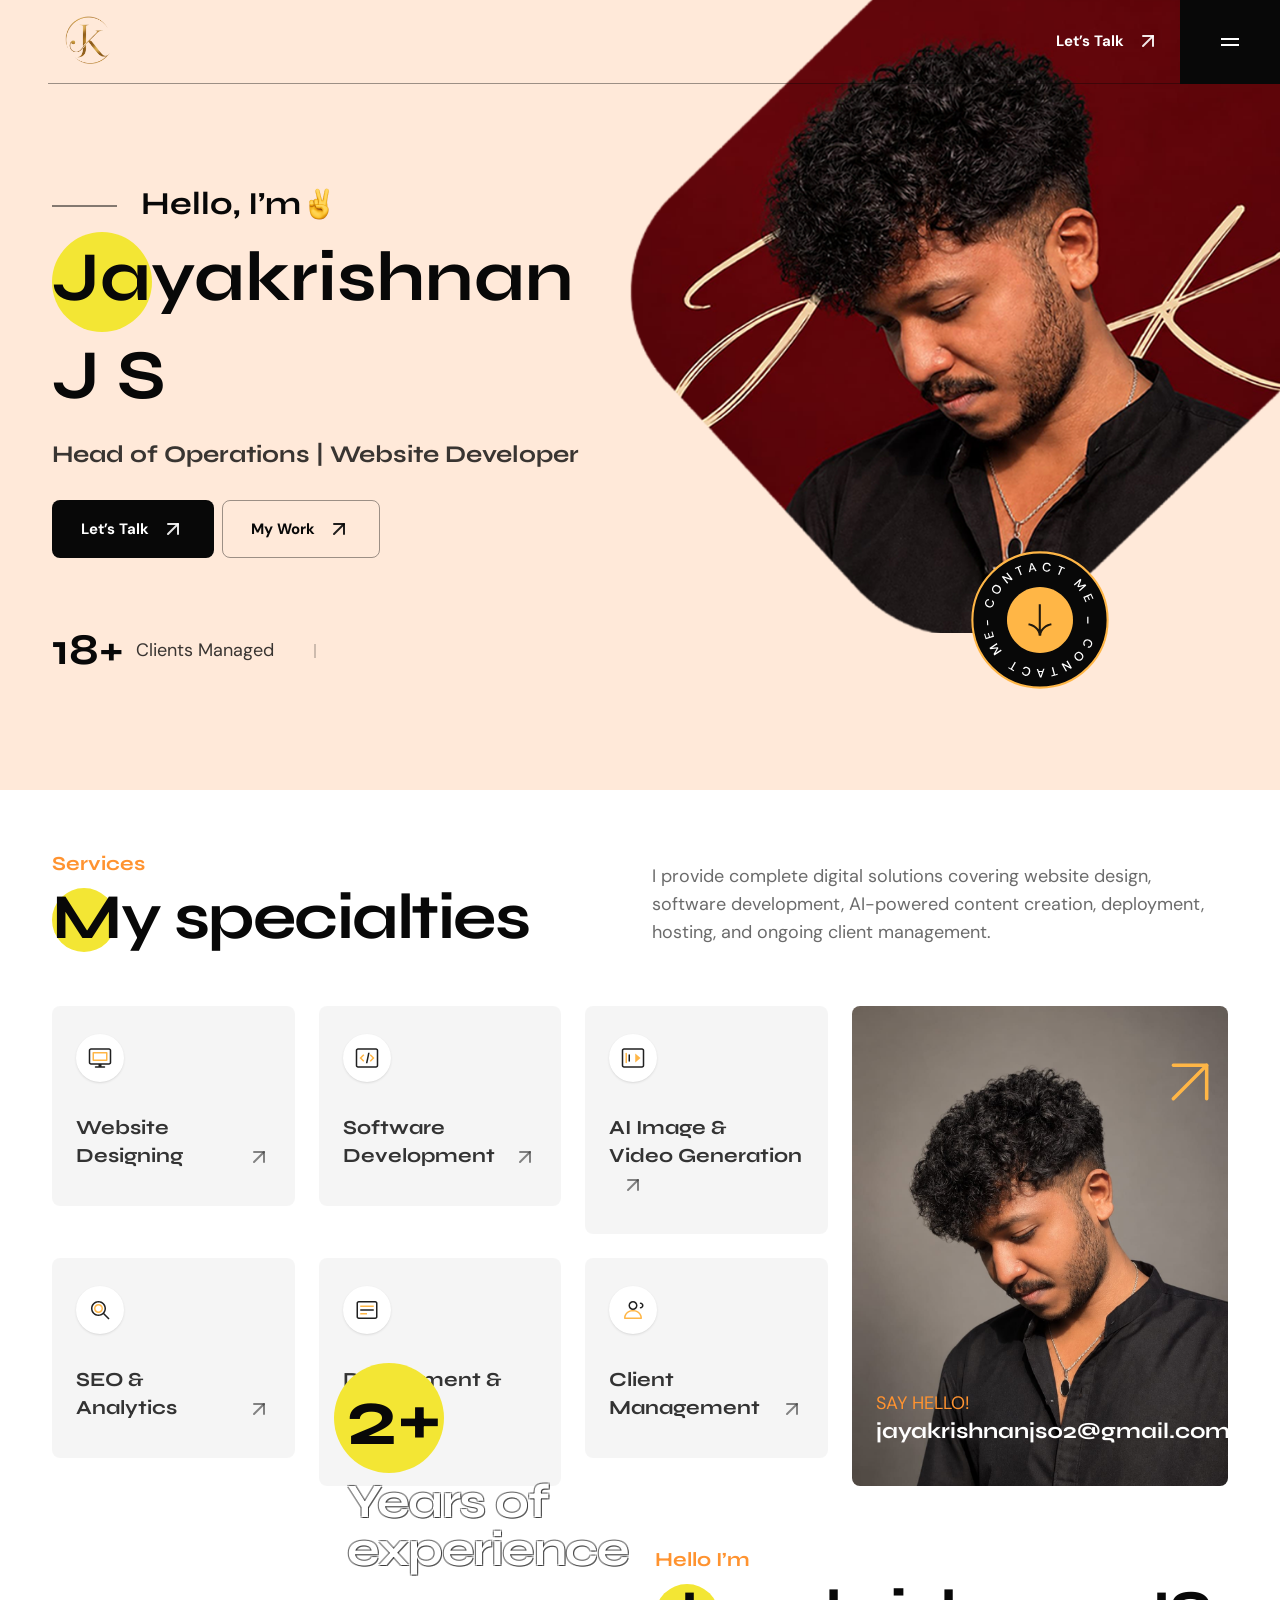
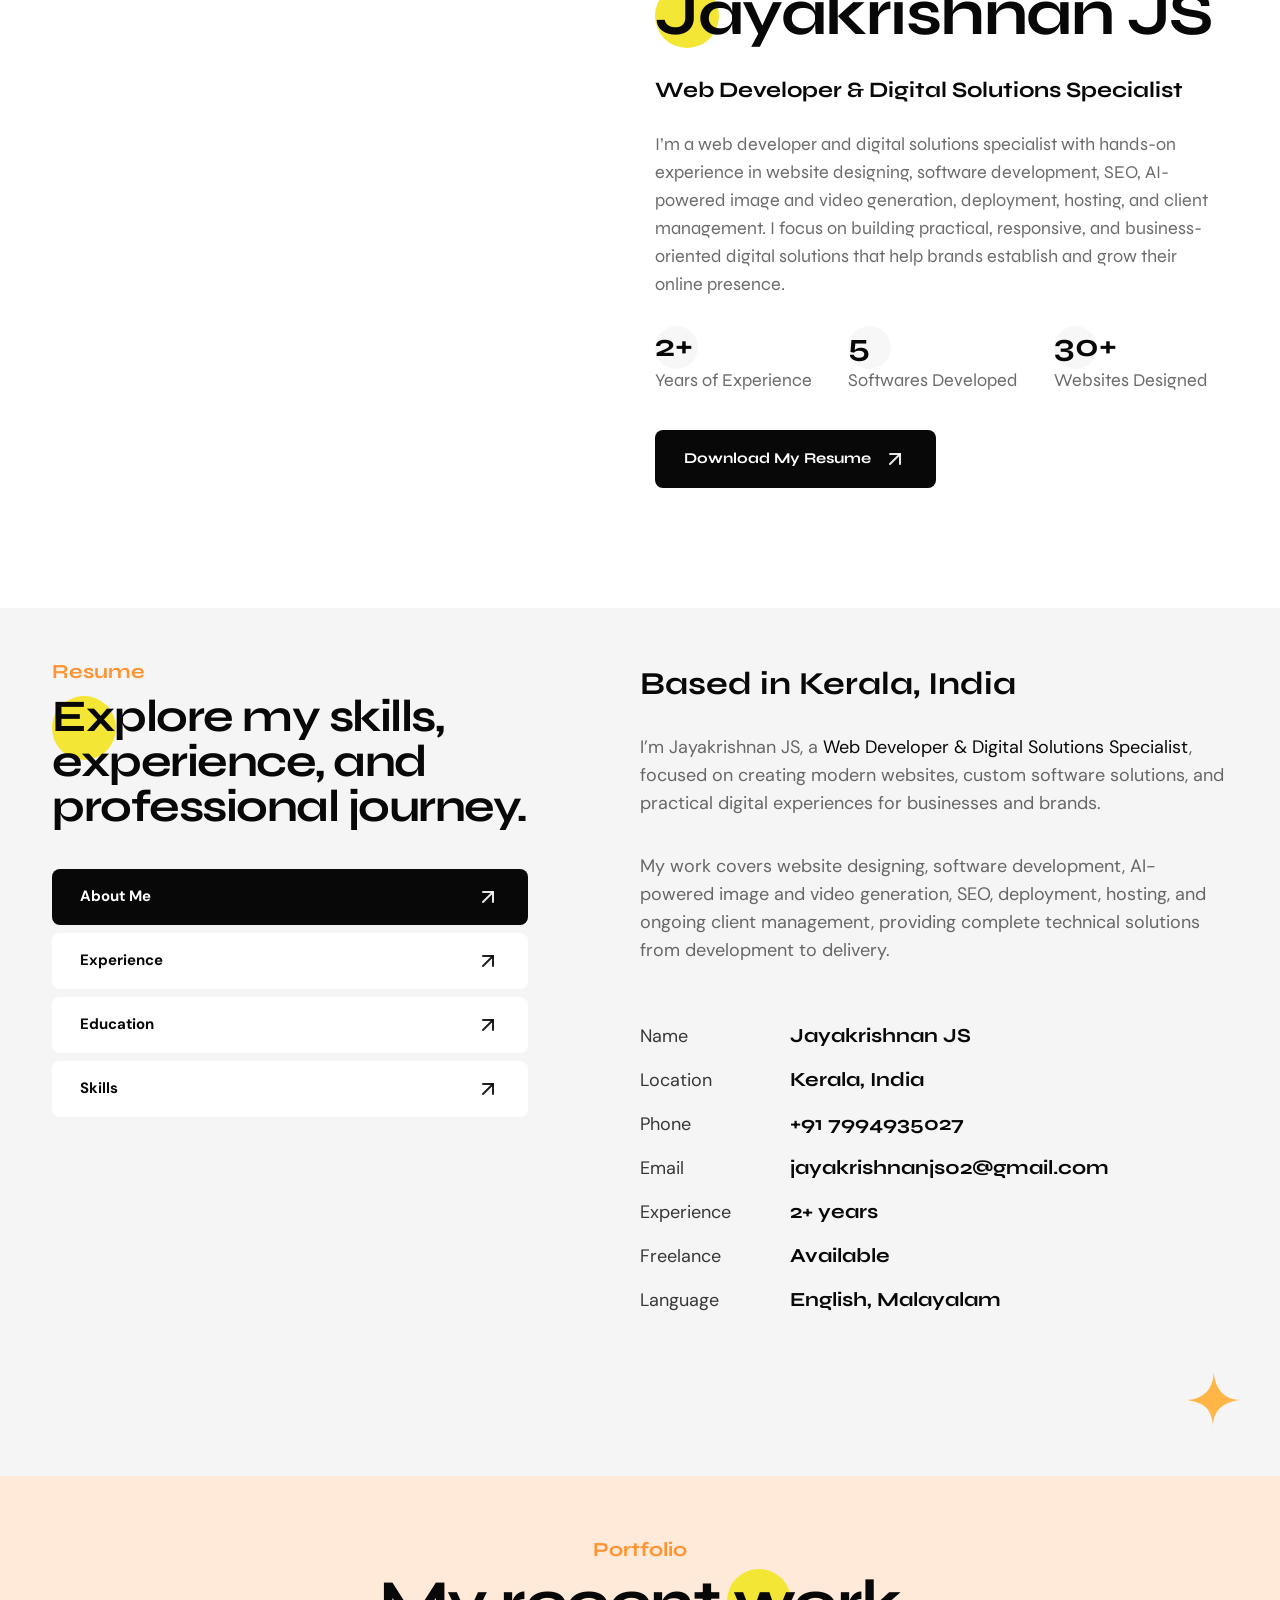
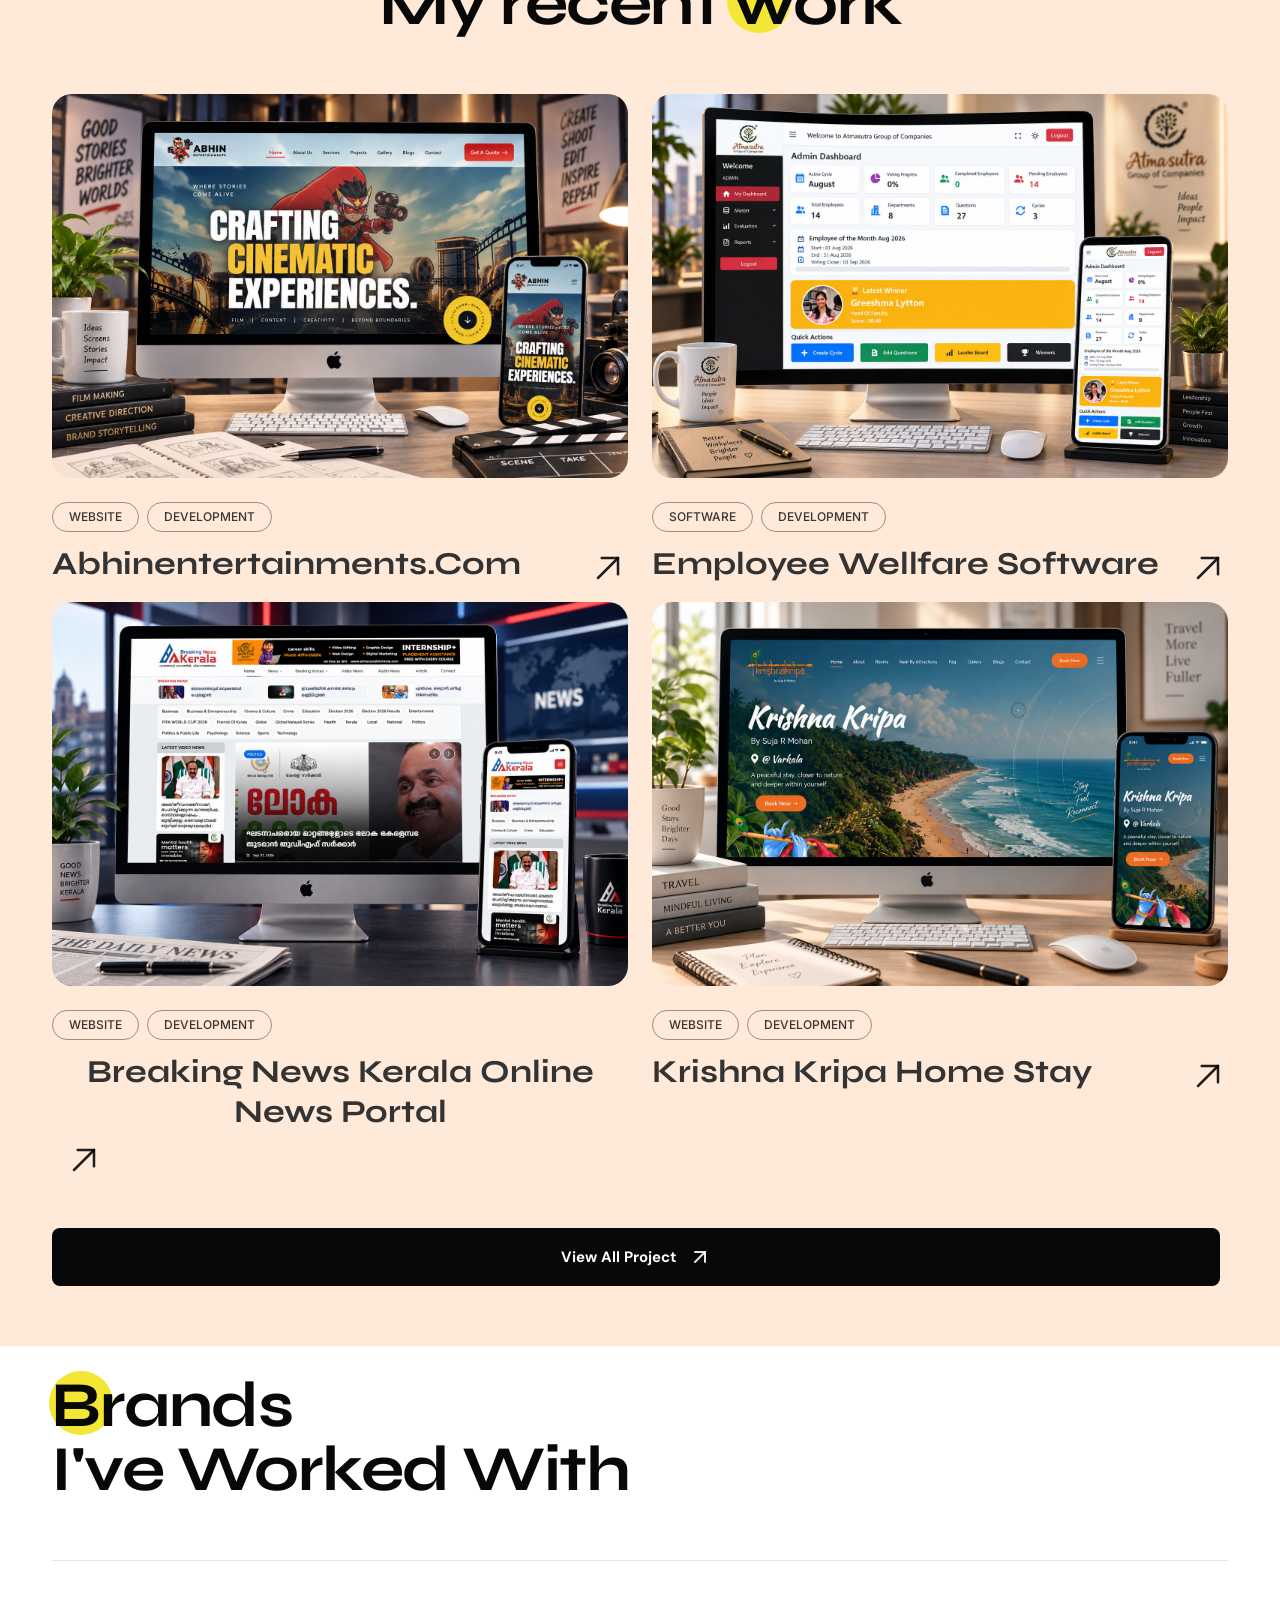
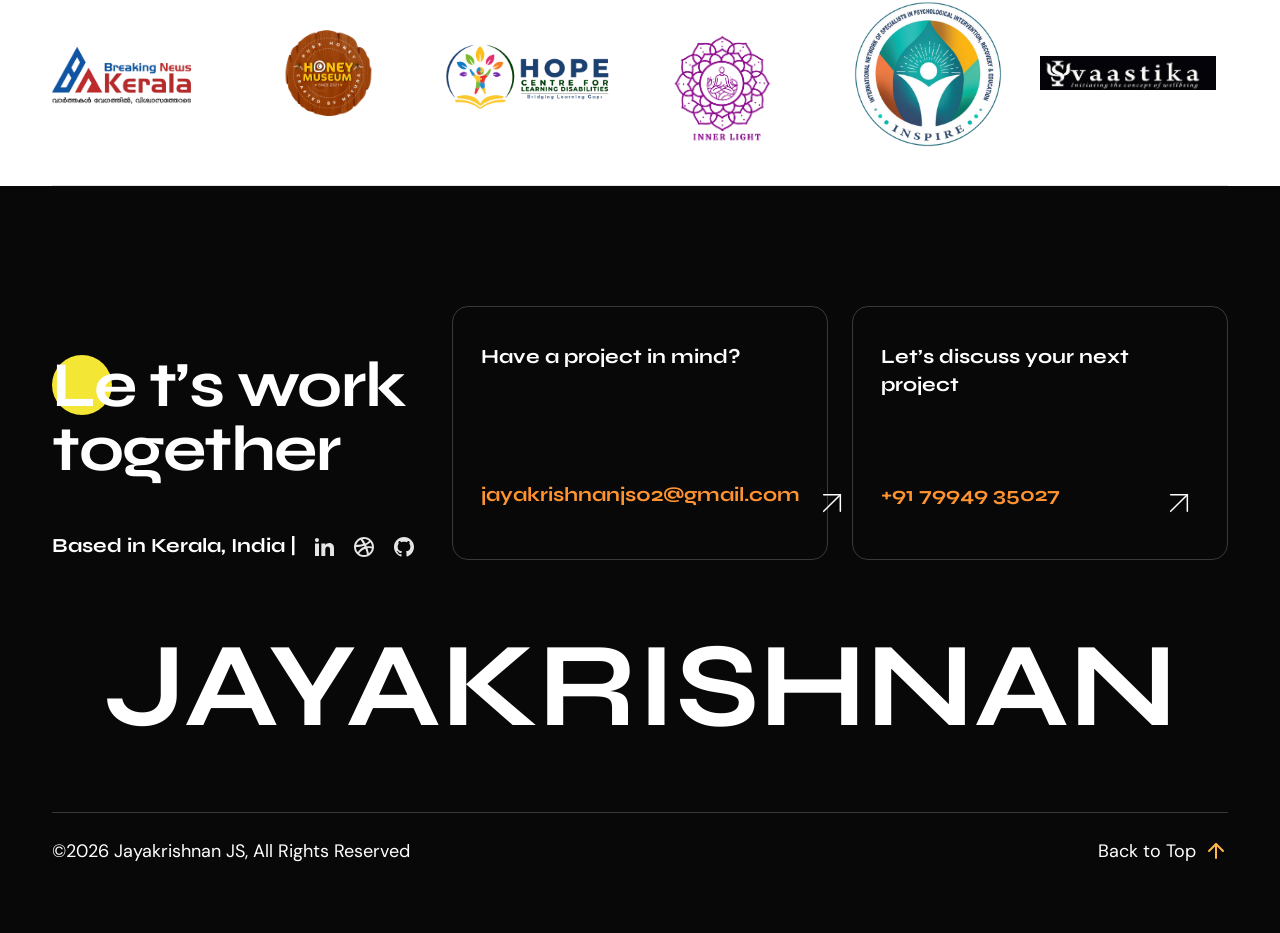
==== index.html @ 08d65a1d "jkportfolio first version uploaded" ====
<!DOCTYPE html>
<html class="no-js" lang="en">

<head>
    <meta charset="utf-8" />
    <meta http-equiv="x-ua-compatible" content="ie=edge" />
    <title>Jayakrishnan J S Website Developer | Operations Manager</title>
    <meta name="AdsBot-Google" content="noindex follow" />
    <meta name="description" content="Perez - Personal Portfolio HTML Template">
    <meta name="viewport" content="width=device-width, initial-scale=1, shrink-to-fit=no" />

    <!-- Favicon -->
    <link rel="shortcut icon" type="image/png" href="assets/images/jklogo.png" />

    <!-- CSS (Font, Vendor, Icon, Plugins & Style CSS files) -->

    <!-- Font CSS -->
    <link rel="preconnect" href="https://fonts.googleapis.com">
    <link rel="preconnect" href="https://fonts.gstatic.com" crossorigin>
    <link
        href="https://fonts.googleapis.com/css2?family=DM+Sans:ital,opsz,wght@0,9..40,100;0,9..40,200;0,9..40,300;0,9..40,400;0,9..40,500;0,9..40,600;0,9..40,700;0,9..40,800;0,9..40,900;0,9..40,1000;1,9..40,100;1,9..40,200;1,9..40,300;1,9..40,400;1,9..40,500;1,9..40,600;1,9..40,700;1,9..40,800;1,9..40,900;1,9..40,1000&family=Inter:wght@100;200;300;400;500;600;700;800;900&family=Poppins:ital,wght@0,100;0,200;0,300;0,400;0,500;0,600;0,700;0,800;0,900;1,100;1,200;1,300;1,400;1,500;1,600;1,700;1,800;1,900&family=Syne:wght@400;500;600;700;800&display=swap"
        rel="stylesheet">

    <!-- Vendor CSS (Bootstrap & Icon Font) -->
    <link rel="stylesheet" href="assets/css/vendor/bootstrap.min.css">

    <!-- Plugins CSS (All Plugins Files) -->
    <link rel="stylesheet" href="assets/css/plugins/aos.css">
    <link rel="stylesheet" href="assets/css/plugins/swiper-bundle.min.css">

    <!-- Style CSS -->
    <link rel="stylesheet" href="assets/css/pages/home.css">

</head>

<body>
    <div class="overflow-x-hidden">
        <!-- Header start -->

        <header id="sticky-header" class="header position-absolute left-0 top-0 w-100 z-3">
            <div class="d-flex justify-content-between header-inner">

                <div class="header-border-bottom d-flex align-items-center justify-content-between flex-grow-1">

                    <a href="index.html">
                        <img src="assets/images/jklogo.png" alt="logo" style="height: 80px;width:80px">
                    </a>

                    <!-- Link Start -->
                    <a href="https://wa.me/917994935027?text=Hi%20JK%2C%20let%27s%20have%20a%20chat"
                        class="d-flex align-items-center flex-wrap fw-bold text-white lh-1 contact-link hover-text-white">Let’s
                        Talk
                        <span class="animate-arrow-up">
                            <svg width="24" height="24" viewBox="0 0 24 24" fill="none"
                                xmlns="http://www.w3.org/2000/svg">
                                <path d="M7 17L17 7" stroke="currentColor" stroke-opacity="0.9" stroke-width="2"
                                    stroke-linecap="round" stroke-linejoin="round" />
                                <path d="M7 7H17V17" stroke="currentColor" stroke-opacity="0.9" stroke-width="2"
                                    stroke-linecap="round" stroke-linejoin="round" />
                            </svg>
                        </span>
                    </a>
                    <!-- Link End -->
                </div>

                <!-- Button Start -->
                <button id="offcanvas-toggle" class="bg-dark border-0 offcanvas-toggle" data-bs-toggle="offcanvas"
                    data-bs-target="#offcanvas" aria-controls="offcanvas">
                    <svg width="24" height="24" viewBox="0 0 24 24" fill="none" xmlns="http://www.w3.org/2000/svg">
                        <rect x="3" y="8" width="18" height="2" fill="white" />
                        <rect x="3" y="14" width="18" height="2" fill="white" />
                    </svg>

                </button>
                <!-- Button End -->

            </div>
        </header>


        <!-- offcanvas-menu start -->
        <div id="offcanvas"
            class="offcanvas offcanvas-end bg-dark d-flex flex-wrap flex-column justify-content-between">
            <!-- close button start -->

            <div>
                <div class="d-flex flex-wrap justify-content-between align-items-center offcanvas-header">
                    <a href="index.html">
                        <img src="assets/images/jklogo.png" alt="" style="height:100px">
                    </a>
                    <button id="offcanvas-close" class="offcanvas-close bg-primary border-0" data-bs-dismiss="offcanvas"
                        aria-label="Close">
                        <svg width="24" height="24" viewBox="0 0 24 24" fill="none" xmlns="http://www.w3.org/2000/svg">
                            <path fill-rule="evenodd" clip-rule="evenodd"
                                d="M19.2803 4.71967C19.5732 5.01256 19.5732 5.48744 19.2803 5.78033L5.78033 19.2803C5.48744 19.5732 5.01256 19.5732 4.71967 19.2803C4.42678 18.9874 4.42678 18.5126 4.71967 18.2197L18.2197 4.71967C18.5126 4.42678 18.9874 4.42678 19.2803 4.71967Z"
                                fill="white" />
                            <path fill-rule="evenodd" clip-rule="evenodd"
                                d="M4.71967 4.71967C5.01256 4.42678 5.48744 4.42678 5.78033 4.71967L19.2803 18.2197C19.5732 18.5126 19.5732 18.9874 19.2803 19.2803C18.9874 19.5732 18.5126 19.5732 18.2197 19.2803L4.71967 5.78033C4.42678 5.48744 4.42678 5.01256 4.71967 4.71967Z"
                                fill="white" />
                        </svg>
                    </button>
                </div>

                <!-- close button end -->

                <!-- offcanvas-menu start -->

                <nav class="offcanvas-nav d-flex flex-wrap flex-column justify-content-between">
                    <ul class="offcanvas-menu p-0 list-unstyled">
                        <li class="offcanvas-menu-item">
                            <a href="index.html"
                                class="text-white text-xl fw-bold font-Syne leading-none d-flex flex-wrap align-items-center justify-content-between offcanvas-menu-link">Home
                                <span class="d-inline-block animate-arrow-up">
                                    <svg width="24" height="24" viewBox="0 0 24 24" fill="none"
                                        xmlns="http://www.w3.org/2000/svg">
                                        <path d="M7 17L17 7" stroke="currentColor" stroke-opacity="0.9" stroke-width="2"
                                            stroke-linecap="round" stroke-linejoin="round"></path>
                                        <path d="M7 7H17V17" stroke="currentColor" stroke-opacity="0.9" stroke-width="2"
                                            stroke-linecap="round" stroke-linejoin="round"></path>
                                    </svg>
                                </span>
                            </a>
                        </li>
                        <li class="offcanvas-menu-item">
                            <a href="index.html?section=about#about-section"
                                class="text-white text-xl fw-bold font-Syne leading-none d-flex flex-wrap align-items-center justify-content-between offcanvas-menu-link">

                                About

                                <span class="d-inline-block animate-arrow-up">
                                    <svg width="24" height="24" viewBox="0 0 24 24" fill="none"
                                        xmlns="http://www.w3.org/2000/svg">
                                        <path d="M7 17L17 7" stroke="currentColor" stroke-opacity="0.9" stroke-width="2"
                                            stroke-linecap="round" stroke-linejoin="round"></path>

                                        <path d="M7 7H17V17" stroke="currentColor" stroke-opacity="0.9" stroke-width="2"
                                            stroke-linecap="round" stroke-linejoin="round"></path>
                                    </svg>
                                </span>
                            </a>
                        </li>
                        <li class="offcanvas-menu-item">
                            <a href="projects.html"
                                class="text-white text-xl fw-bold font-Syne leading-none d-flex flex-wrap align-items-center justify-content-between offcanvas-menu-link">Project
                                <span class="d-inline-block animate-arrow-up">
                                    <svg width="24" height="24" viewBox="0 0 24 24" fill="none"
                                        xmlns="http://www.w3.org/2000/svg">
                                        <path d="M7 17L17 7" stroke="currentColor" stroke-opacity="0.9" stroke-width="2"
                                            stroke-linecap="round" stroke-linejoin="round"></path>
                                        <path d="M7 7H17V17" stroke="currentColor" stroke-opacity="0.9" stroke-width="2"
                                            stroke-linecap="round" stroke-linejoin="round"></path>
                                    </svg>
                                </span>
                            </a>
                        </li>


                        <li class="offcanvas-menu-item">
                            <a href="https://wa.me/917994935027?text=Hi%20JK%2C%20let%27s%20have%20a%20chat"
                                class="text-white text-xl fw-bold font-Syne leading-none d-flex flex-wrap align-items-center justify-content-between offcanvas-menu-link">Contact
                                <span class="d-inline-block animate-arrow-up">
                                    <svg width="24" height="24" viewBox="0 0 24 24" fill="none"
                                        xmlns="http://www.w3.org/2000/svg">
                                        <path d="M7 17L17 7" stroke="currentColor" stroke-opacity="0.9" stroke-width="2"
                                            stroke-linecap="round" stroke-linejoin="round"></path>
                                        <path d="M7 7H17V17" stroke="currentColor" stroke-opacity="0.9" stroke-width="2"
                                            stroke-linecap="round" stroke-linejoin="round"></path>
                                    </svg>
                                </span>
                            </a>
                        </li>

                    </ul>
                </nav>

            </div>


            <nav class="pb-10">
                <ul class="d-flex flex-wrap gap-x-4 align-items-center offcanvas-social-links p-0  list-unstyled">
                    <li><a href="#" class="text-white transition-all">
                            <svg width="24" height="24" viewBox="0 0 24 24" fill="none"
                                xmlns="http://www.w3.org/2000/svg">
                                <path
                                    d="M7.443 5.3501C8.082 5.3501 8.673 5.4001 9.213 5.5481C9.754 5.6471 10.197 5.8451 10.59 6.0921C10.984 6.3401 11.279 6.6861 11.475 7.1311C11.672 7.5761 11.771 8.1211 11.771 8.7141C11.771 9.4071 11.623 10.0001 11.279 10.4451C10.984 10.8911 10.492 11.2861 9.902 11.5831C10.738 11.8311 11.377 12.2761 11.771 12.8701C12.164 13.4631 12.41 14.2051 12.41 15.0461C12.41 15.7391 12.262 16.3321 12.016 16.8271C11.771 17.3221 11.377 17.7671 10.934 18.0641C10.4528 18.3824 9.92083 18.6164 9.361 18.7561C8.771 18.9051 8.181 19.0041 7.591 19.0041H1V5.3501H7.443ZM7.049 10.8901C7.59 10.8901 8.033 10.7421 8.377 10.4951C8.721 10.2481 8.869 9.8021 8.869 9.2581C8.869 8.9611 8.819 8.6651 8.721 8.4671C8.623 8.2691 8.475 8.1201 8.279 7.9721C8.082 7.8731 7.885 7.7741 7.639 7.7251C7.393 7.6751 7.148 7.6751 6.852 7.6751H4V10.8911H7.05L7.049 10.8901ZM7.197 16.7281C7.492 16.7281 7.787 16.6781 8.033 16.6291C8.279 16.5791 8.525 16.4811 8.721 16.3321C8.92138 16.1873 9.08903 16.002 9.213 15.7881C9.311 15.5411 9.41 15.2441 9.41 14.8981C9.41 14.2051 9.213 13.7111 8.82 13.3641C8.426 13.0671 7.885 12.9191 7.246 12.9191H4V16.7291L7.197 16.7281ZM16.689 16.6781C17.082 17.0741 17.672 17.2721 18.459 17.2721C19 17.2721 19.492 17.1241 19.885 16.8771C20.279 16.5801 20.525 16.2831 20.623 15.9871H23.033C22.639 17.1731 22.049 18.0141 21.263 18.5591C20.475 19.0531 19.541 19.3501 18.41 19.3501C17.6864 19.3523 16.9688 19.218 16.295 18.9541C15.6887 18.7267 15.148 18.353 14.721 17.8661C14.2643 17.4107 13.9267 16.8498 13.738 16.2331C13.492 15.5901 13.393 14.8981 13.393 14.1061C13.393 13.3641 13.492 12.6721 13.738 12.0281C13.9749 11.4085 14.3252 10.8384 14.771 10.3471C15.2201 9.88594 15.7543 9.51613 16.344 9.2581C17.0007 8.99416 17.7022 8.85969 18.41 8.8621C19.246 8.8621 19.984 9.0111 20.623 9.3571C21.263 9.7031 21.754 10.0991 22.147 10.6931C22.541 11.2371 22.837 11.8801 23.033 12.5731C23.131 13.2651 23.18 13.9581 23.131 14.7491H16C16 15.5411 16.295 16.2831 16.689 16.6791V16.6781ZM19.787 11.4841C19.443 11.1381 18.902 10.9401 18.262 10.9401C17.82 10.9401 17.475 11.0401 17.18 11.1881C16.885 11.3361 16.689 11.5341 16.492 11.7321C16.311 11.9234 16.1912 12.1643 16.148 12.4241C16.098 12.6721 16.049 12.8701 16.049 13.0671H20.475C20.377 12.3251 20.131 11.8311 19.787 11.4841ZM15.459 6.2901H20.967V7.6261H15.46V6.2901H15.459Z"
                                    fill="currentColor" fill-opacity="0.9"></path>
                            </svg>

                        </a></li>
                    <li><a href="#" class="text-white transition-all"><svg width="24" height="24" viewBox="0 0 24 24"
                                fill="none" xmlns="http://www.w3.org/2000/svg">
                                <path
                                    d="M6.94043 5.00002C6.94017 5.53046 6.7292 6.03906 6.35394 6.41394C5.97868 6.78883 5.46986 6.99929 4.93943 6.99902C4.409 6.99876 3.90039 6.78779 3.52551 6.41253C3.15062 6.03727 2.94016 5.52846 2.94043 4.99802C2.9407 4.46759 3.15166 3.95899 3.52692 3.5841C3.90218 3.20922 4.411 2.99876 4.94143 2.99902C5.47186 2.99929 5.98047 3.21026 6.35535 3.58552C6.73024 3.96078 6.9407 4.46959 6.94043 5.00002ZM7.00043 8.48002H3.00043V21H7.00043V8.48002ZM13.3204 8.48002H9.34043V21H13.2804V14.43C13.2804 10.77 18.0504 10.43 18.0504 14.43V21H22.0004V13.07C22.0004 6.90002 14.9404 7.13002 13.2804 10.16L13.3204 8.48002Z"
                                    fill="currentColor" fill-opacity="0.9"></path>
                            </svg>
                        </a></li>
                    <li><a href="#" class="text-white transition-all"><svg width="24" height="24" viewBox="0 0 24 24"
                                fill="none" xmlns="http://www.w3.org/2000/svg">
                                <path
                                    d="M19.989 11.572C19.907 9.99792 19.3596 8.4836 18.416 7.221C18.1285 7.53061 17.8212 7.82123 17.496 8.091C16.4969 8.92086 15.3805 9.5982 14.183 10.101C14.35 10.451 14.503 10.79 14.638 11.11V11.113C14.665 11.174 14.688 11.231 14.732 11.342L14.749 11.382C16.262 11.212 17.858 11.275 19.405 11.485C19.611 11.512 19.805 11.541 19.989 11.572ZM10.604 4.122C11.5786 5.49516 12.4772 6.92062 13.296 8.392C14.519 7.91 15.53 7.302 16.344 6.625C16.674 6.351 16.938 6.093 17.14 5.87C15.701 4.65972 13.8803 3.99733 12 4C11.524 4 11.058 4.042 10.604 4.121V4.122ZM4.253 9.997C4.93423 9.97981 5.61464 9.93878 6.293 9.874C7.93264 9.72734 9.55828 9.4525 11.155 9.052C10.3205 7.60221 9.41956 6.19171 8.455 4.825C7.42472 5.3354 6.51626 6.06141 5.79124 6.95379C5.06623 7.84617 4.54162 8.88404 4.253 9.997ZM5.783 17.035C6.25195 16.3575 6.77894 15.7221 7.358 15.136C8.812 13.646 10.528 12.486 12.514 11.846L12.576 11.828C12.411 11.464 12.256 11.139 12.1 10.833C10.264 11.368 8.33 11.702 6.403 11.875C5.463 11.96 4.62 11.997 4 12.003C3.99815 13.8356 4.62722 15.6128 5.783 17.035ZM15.004 19.415C14.6184 17.4703 14.0725 15.5607 13.372 13.706C11.372 14.433 9.776 15.496 8.543 16.764C8.0454 17.2664 7.60382 17.8213 7.226 18.419C8.60481 19.4478 10.2797 20.0025 12 20C13.0299 20.0015 14.0504 19.8035 15.005 19.417L15.004 19.415ZM16.878 18.34C18.4393 17.1398 19.5028 15.4057 19.865 13.47C19.525 13.385 19.094 13.3 18.62 13.234C17.5661 13.0823 16.4968 13.0712 15.44 13.201C16.035 14.8799 16.5154 16.5961 16.878 18.34ZM12 22C6.477 22 2 17.523 2 12C2 6.477 6.477 2 12 2C17.523 2 22 6.477 22 12C22 17.523 17.523 22 12 22Z"
                                    fill="currentColor" fill-opacity="0.9"></path>
                            </svg>
                        </a></li>
                    <li><a href="#" class="text-white transition-all"><svg width="24" height="24" viewBox="0 0 24 24"
                                fill="none" xmlns="http://www.w3.org/2000/svg">
                                <path
                                    d="M12.001 2C6.47598 2 2.00098 6.475 2.00098 12C1.99977 14.0992 2.65958 16.1454 3.88679 17.8484C5.114 19.5515 6.84631 20.8249 8.83798 21.488C9.33798 21.575 9.52598 21.275 9.52598 21.012C9.52598 20.775 9.51298 19.988 9.51298 19.15C7.00098 19.613 6.35098 18.538 6.15098 17.975C6.03798 17.687 5.55098 16.8 5.12598 16.562C4.77598 16.375 4.27598 15.912 5.11298 15.9C5.90098 15.887 6.46298 16.625 6.65098 16.925C7.55098 18.437 8.98798 18.012 9.56298 17.75C9.65098 17.1 9.91298 16.663 10.201 16.413C7.97598 16.163 5.65098 15.3 5.65098 11.475C5.65098 10.387 6.03798 9.488 6.67598 8.788C6.57598 8.538 6.22598 7.513 6.77598 6.138C6.77598 6.138 7.61298 5.875 9.52598 7.162C10.3401 6.9364 11.1812 6.82302 12.026 6.825C12.876 6.825 13.726 6.937 14.526 7.162C16.439 5.862 17.276 6.138 17.276 6.138C17.826 7.513 17.476 8.538 17.376 8.788C18.013 9.488 18.401 10.375 18.401 11.475C18.401 15.313 16.064 16.163 13.839 16.413C14.201 16.725 14.514 17.325 14.514 18.263C14.514 19.6 14.501 20.675 14.501 21.013C14.501 21.275 14.689 21.587 15.189 21.487C17.1738 20.8166 18.8985 19.5408 20.1203 17.8389C21.3421 16.1371 21.9995 14.095 22 12C22 6.475 17.525 2 12 2H12.001Z"
                                    fill="currentColor" fill-opacity="0.9"></path>
                            </svg>
                        </a></li>

                </ul>
            </nav>
        </div>
        <!-- offcanvas-menu end -->

        <!-- Header end -->

        <!-- Hero section start -->
        <section class="bg-secondary position-relative pt-140 pb-90">
            <div class="container">
                <div class="row">
                    <div class="col-12">
                        <div class="hero-content-wrapper">
                            <span
                                class="font-Syne text-dark fw-bold lh-1 text-2xl d-flex flex-wrap align-items-center hello-iam"
                                data-aos="fade-right" data-aos-delay="300">
                                <span>
                                    <svg xmlns="http://www.w3.org/2000/svg" width="65" height="2" viewBox="0 0 65 2"
                                        fill="none">
                                        <path d="M0 1H65" stroke="#080808" />
                                    </svg>
                                </span>

                                Hello, I’m
                                <img src="assets/images/icon/victory.png" alt="icon">
                            </span>
                            <h2 class="hero-title font-Syne fw-bold position-relative z-1 circle-shape"
                                data-aos="fade-right" data-aos-delay="400">
                                Jayakrishnan
                                <!-- <br /> JS -->
                            </h2>
                            <h2 class="hero-title font-Syne fw-bold mb-20" data-aos="fade-right" data-aos-delay="600">
                                J S</h2>
                            <p class="font-Syne fw-bold text-lg leading-tight iam-designer mb-30" data-aos="fade-right"
                                data-aos-delay="800">Head of Operations |
                                Website Developer</p>

                            <div class="d-flex flex-wrap hero-btn-wraper">
                                <!-- Link Start -->
                                <span data-aos="fade-right" data-aos-delay="1000">
                                    <a href="https://wa.me/917994935027?text=Hi%20JK%2C%20let%27s%20have%20a%20chat"
                                        class="d-flex align-items-center flex-wrap btn-primary">Let’s
                                        Talk
                                        <span class="animate-arrow-up">
                                            <svg width="24" height="24" viewBox="0 0 24 24" fill="none"
                                                xmlns="http://www.w3.org/2000/svg">
                                                <path d="M7 17L17 7" stroke="currentColor" stroke-opacity="0.9"
                                                    stroke-width="2" stroke-linecap="round" stroke-linejoin="round" />
                                                <path d="M7 7H17V17" stroke="currentColor" stroke-opacity="0.9"
                                                    stroke-width="2" stroke-linecap="round" stroke-linejoin="round" />
                                            </svg>
                                        </span>
                                    </a>
                                </span>
                                <!-- Link End -->

                                <!-- Link Start -->
                                <span data-aos="fade-right" data-aos-delay="1200">
                                    <a href="projects.html"
                                        class="d-flex align-items-center flex-wrap btn-primary-outline">
                                        My Work
                                        <span class="animate-arrow-up">
                                            <svg width="24" height="24" viewBox="0 0 24 24" fill="none"
                                                xmlns="http://www.w3.org/2000/svg">
                                                <path d="M7 17L17 7" stroke="currentColor" stroke-opacity="0.9"
                                                    stroke-width="2" stroke-linecap="round" stroke-linejoin="round" />
                                                <path d="M7 7H17V17" stroke="currentColor" stroke-opacity="0.9"
                                                    stroke-width="2" stroke-linecap="round" stroke-linejoin="round" />
                                            </svg>
                                        </span>
                                    </a>
                                </span>
                                <!-- Link End -->
                            </div>

                            <div class="d-flex flex-wrap align-items-center" data-aos="fade-right"
                                data-aos-delay="1400">
                                <div class="d-flex flex-wrap align-items-center">
                                    <span class="font-Syne text-dark fw-bold text-counter lh-1">
                                        <span class="counter">30</span>+</span>

                                    <span class="text-worldwide text-lg">Clients Managed</span>
                                    <span class="mx-8">
                                        <svg xmlns="http://www.w3.org/2000/svg" width="2" height="14" viewBox="0 0 2 14"
                                            fill="none">
                                            <path d="M1 0L1 14" stroke="#080808" stroke-opacity="0.4" />
                                        </svg>
                                    </span>
                                </div>

                                <!-- <div class="social-links">
                                    <ul class="d-flex flex-wrap align-items-center list-unstyled">
                                        <li><a href="#" class="text-dark">
                                                <svg width="24" height="24" viewBox="0 0 24 24" fill="none"
                                                    xmlns="http://www.w3.org/2000/svg">
                                                    <path
                                                        d="M7.443 5.3501C8.082 5.3501 8.673 5.4001 9.213 5.5481C9.754 5.6471 10.197 5.8451 10.59 6.0921C10.984 6.3401 11.279 6.6861 11.475 7.1311C11.672 7.5761 11.771 8.1211 11.771 8.7141C11.771 9.4071 11.623 10.0001 11.279 10.4451C10.984 10.8911 10.492 11.2861 9.902 11.5831C10.738 11.8311 11.377 12.2761 11.771 12.8701C12.164 13.4631 12.41 14.2051 12.41 15.0461C12.41 15.7391 12.262 16.3321 12.016 16.8271C11.771 17.3221 11.377 17.7671 10.934 18.0641C10.4528 18.3824 9.92083 18.6164 9.361 18.7561C8.771 18.9051 8.181 19.0041 7.591 19.0041H1V5.3501H7.443ZM7.049 10.8901C7.59 10.8901 8.033 10.7421 8.377 10.4951C8.721 10.2481 8.869 9.8021 8.869 9.2581C8.869 8.9611 8.819 8.6651 8.721 8.4671C8.623 8.2691 8.475 8.1201 8.279 7.9721C8.082 7.8731 7.885 7.7741 7.639 7.7251C7.393 7.6751 7.148 7.6751 6.852 7.6751H4V10.8911H7.05L7.049 10.8901ZM7.197 16.7281C7.492 16.7281 7.787 16.6781 8.033 16.6291C8.279 16.5791 8.525 16.4811 8.721 16.3321C8.92138 16.1873 9.08903 16.002 9.213 15.7881C9.311 15.5411 9.41 15.2441 9.41 14.8981C9.41 14.2051 9.213 13.7111 8.82 13.3641C8.426 13.0671 7.885 12.9191 7.246 12.9191H4V16.7291L7.197 16.7281ZM16.689 16.6781C17.082 17.0741 17.672 17.2721 18.459 17.2721C19 17.2721 19.492 17.1241 19.885 16.8771C20.279 16.5801 20.525 16.2831 20.623 15.9871H23.033C22.639 17.1731 22.049 18.0141 21.263 18.5591C20.475 19.0531 19.541 19.3501 18.41 19.3501C17.6864 19.3523 16.9688 19.218 16.295 18.9541C15.6887 18.7267 15.148 18.353 14.721 17.8661C14.2643 17.4107 13.9267 16.8498 13.738 16.2331C13.492 15.5901 13.393 14.8981 13.393 14.1061C13.393 13.3641 13.492 12.6721 13.738 12.0281C13.9749 11.4085 14.3252 10.8384 14.771 10.3471C15.2201 9.88594 15.7543 9.51613 16.344 9.2581C17.0007 8.99416 17.7022 8.85969 18.41 8.8621C19.246 8.8621 19.984 9.0111 20.623 9.3571C21.263 9.7031 21.754 10.0991 22.147 10.6931C22.541 11.2371 22.837 11.8801 23.033 12.5731C23.131 13.2651 23.18 13.9581 23.131 14.7491H16C16 15.5411 16.295 16.2831 16.689 16.6791V16.6781ZM19.787 11.4841C19.443 11.1381 18.902 10.9401 18.262 10.9401C17.82 10.9401 17.475 11.0401 17.18 11.1881C16.885 11.3361 16.689 11.5341 16.492 11.7321C16.311 11.9234 16.1912 12.1643 16.148 12.4241C16.098 12.6721 16.049 12.8701 16.049 13.0671H20.475C20.377 12.3251 20.131 11.8311 19.787 11.4841ZM15.459 6.2901H20.967V7.6261H15.46V6.2901H15.459Z"
                                                        fill="currentColor" fill-opacity="0.9"></path>
                                                </svg>

                                            </a></li>
                                        <li><a href="#" class="text-dark"><svg width="24" height="24"
                                                    viewBox="0 0 24 24" fill="none" xmlns="http://www.w3.org/2000/svg">
                                                    <path
                                                        d="M6.94043 5.00002C6.94017 5.53046 6.7292 6.03906 6.35394 6.41394C5.97868 6.78883 5.46986 6.99929 4.93943 6.99902C4.409 6.99876 3.90039 6.78779 3.52551 6.41253C3.15062 6.03727 2.94016 5.52846 2.94043 4.99802C2.9407 4.46759 3.15166 3.95899 3.52692 3.5841C3.90218 3.20922 4.411 2.99876 4.94143 2.99902C5.47186 2.99929 5.98047 3.21026 6.35535 3.58552C6.73024 3.96078 6.9407 4.46959 6.94043 5.00002ZM7.00043 8.48002H3.00043V21H7.00043V8.48002ZM13.3204 8.48002H9.34043V21H13.2804V14.43C13.2804 10.77 18.0504 10.43 18.0504 14.43V21H22.0004V13.07C22.0004 6.90002 14.9404 7.13002 13.2804 10.16L13.3204 8.48002Z"
                                                        fill="currentColor" fill-opacity="0.9"></path>
                                                </svg>
                                            </a></li>
                                        <li><a href="#" class="text-dark"><svg width="24" height="24"
                                                    viewBox="0 0 24 24" fill="none" xmlns="http://www.w3.org/2000/svg">
                                                    <path
                                                        d="M19.989 11.572C19.907 9.99792 19.3596 8.4836 18.416 7.221C18.1285 7.53061 17.8212 7.82123 17.496 8.091C16.4969 8.92086 15.3805 9.5982 14.183 10.101C14.35 10.451 14.503 10.79 14.638 11.11V11.113C14.665 11.174 14.688 11.231 14.732 11.342L14.749 11.382C16.262 11.212 17.858 11.275 19.405 11.485C19.611 11.512 19.805 11.541 19.989 11.572ZM10.604 4.122C11.5786 5.49516 12.4772 6.92062 13.296 8.392C14.519 7.91 15.53 7.302 16.344 6.625C16.674 6.351 16.938 6.093 17.14 5.87C15.701 4.65972 13.8803 3.99733 12 4C11.524 4 11.058 4.042 10.604 4.121V4.122ZM4.253 9.997C4.93423 9.97981 5.61464 9.93878 6.293 9.874C7.93264 9.72734 9.55828 9.4525 11.155 9.052C10.3205 7.60221 9.41956 6.19171 8.455 4.825C7.42472 5.3354 6.51626 6.06141 5.79124 6.95379C5.06623 7.84617 4.54162 8.88404 4.253 9.997ZM5.783 17.035C6.25195 16.3575 6.77894 15.7221 7.358 15.136C8.812 13.646 10.528 12.486 12.514 11.846L12.576 11.828C12.411 11.464 12.256 11.139 12.1 10.833C10.264 11.368 8.33 11.702 6.403 11.875C5.463 11.96 4.62 11.997 4 12.003C3.99815 13.8356 4.62722 15.6128 5.783 17.035ZM15.004 19.415C14.6184 17.4703 14.0725 15.5607 13.372 13.706C11.372 14.433 9.776 15.496 8.543 16.764C8.0454 17.2664 7.60382 17.8213 7.226 18.419C8.60481 19.4478 10.2797 20.0025 12 20C13.0299 20.0015 14.0504 19.8035 15.005 19.417L15.004 19.415ZM16.878 18.34C18.4393 17.1398 19.5028 15.4057 19.865 13.47C19.525 13.385 19.094 13.3 18.62 13.234C17.5661 13.0823 16.4968 13.0712 15.44 13.201C16.035 14.8799 16.5154 16.5961 16.878 18.34ZM12 22C6.477 22 2 17.523 2 12C2 6.477 6.477 2 12 2C17.523 2 22 6.477 22 12C22 17.523 17.523 22 12 22Z"
                                                        fill="currentColor" fill-opacity="0.9"></path>
                                                </svg>
                                            </a></li>
                                        <li><a href="#" class="text-dark"><svg width="24" height="24"
                                                    viewBox="0 0 24 24" fill="none" xmlns="http://www.w3.org/2000/svg">
                                                    <path
                                                        d="M12.001 2C6.47598 2 2.00098 6.475 2.00098 12C1.99977 14.0992 2.65958 16.1454 3.88679 17.8484C5.114 19.5515 6.84631 20.8249 8.83798 21.488C9.33798 21.575 9.52598 21.275 9.52598 21.012C9.52598 20.775 9.51298 19.988 9.51298 19.15C7.00098 19.613 6.35098 18.538 6.15098 17.975C6.03798 17.687 5.55098 16.8 5.12598 16.562C4.77598 16.375 4.27598 15.912 5.11298 15.9C5.90098 15.887 6.46298 16.625 6.65098 16.925C7.55098 18.437 8.98798 18.012 9.56298 17.75C9.65098 17.1 9.91298 16.663 10.201 16.413C7.97598 16.163 5.65098 15.3 5.65098 11.475C5.65098 10.387 6.03798 9.488 6.67598 8.788C6.57598 8.538 6.22598 7.513 6.77598 6.138C6.77598 6.138 7.61298 5.875 9.52598 7.162C10.3401 6.9364 11.1812 6.82302 12.026 6.825C12.876 6.825 13.726 6.937 14.526 7.162C16.439 5.862 17.276 6.138 17.276 6.138C17.826 7.513 17.476 8.538 17.376 8.788C18.013 9.488 18.401 10.375 18.401 11.475C18.401 15.313 16.064 16.163 13.839 16.413C14.201 16.725 14.514 17.325 14.514 18.263C14.514 19.6 14.501 20.675 14.501 21.013C14.501 21.275 14.689 21.587 15.189 21.487C17.1738 20.8166 18.8985 19.5408 20.1203 17.8389C21.3421 16.1371 21.9995 14.095 22 12C22 6.475 17.525 2 12 2H12.001Z"
                                                        fill="currentColor" fill-opacity="0.9"></path>
                                                </svg>
                                            </a></li>
                                    </ul>
                                </div> -->

                            </div>
                        </div>
                    </div>
                </div>
            </div>

            <div class="d-none d-md-block">
                <img class="position-absolute top-0 end-0 hero-image" data-aos="fade-left" src="assets/images/jk.png"
                    alt="hero Image">

                <a href="https://wa.me/917994935027?text=Hi%20JK%2C%20let%27s%20have%20a%20chat" class="contact-spin">
                    <svg class="position-absolute" width="180" height="180" viewBox="0 0 180 180" fill="none"
                        xmlns="http://www.w3.org/2000/svg">
                        <g class="animate-spin">

                            <path
                                d="M157.631 90C157.631 127.352 127.352 157.632 89.9995 157.632C52.6476 157.632 22.3678 127.352 22.3678 90C22.3678 52.6481 52.6476 22.3683 89.9995 22.3683C127.352 22.3683 157.631 52.6481 157.631 90Z"
                                fill="#080808" stroke="#FFB646" stroke-width="2.08333" stroke-miterlimit="10" />
                            <path
                                d="M43.7883 74.5846C43.5199 75.4042 43.1104 76.0554 42.5597 76.5383C42.0037 77.0107 41.3536 77.3039 40.6095 77.4181C39.8574 77.5296 39.0598 77.4474 38.2165 77.1713C37.3654 76.8927 36.6735 76.4873 36.141 75.9552C35.6005 75.4205 35.2458 74.7983 35.0767 74.0886C34.9103 73.3709 34.9612 72.6023 35.2295 71.7827C35.5469 70.8133 36.0426 70.0987 36.7167 69.6388C37.3908 69.1789 38.1805 69.0055 39.0858 69.1186L38.6292 70.5135C38.1123 70.4665 37.6527 70.5778 37.2503 70.8474C36.8479 71.1171 36.5474 71.5553 36.3487 72.1622C36.0778 72.9897 36.1474 73.7367 36.5574 74.4032C36.9596 75.0671 37.6532 75.5603 38.6384 75.8828C39.6156 76.2027 40.4627 76.2139 41.1796 75.9163C41.8965 75.6188 42.3905 75.0562 42.6614 74.2287C42.86 73.6219 42.8847 73.0934 42.7354 72.6431C42.5862 72.1929 42.2971 71.8365 41.8682 71.5739L42.3249 70.179C43.0903 70.6128 43.6049 71.2132 43.8687 71.9801C44.1324 72.7471 44.1056 73.6152 43.7883 74.5846Z"
                                fill="white" />
                            <path
                                d="M50.1726 61.9256C49.6756 62.6305 49.0849 63.1374 48.4004 63.4462C47.7159 63.7551 46.9941 63.8651 46.2348 63.7763C45.4688 63.6826 44.7232 63.3802 43.998 62.8689C43.2728 62.3576 42.7408 61.7594 42.4021 61.0741C42.0566 60.3841 41.9143 59.6648 41.9752 58.9163C42.0362 58.1679 42.3151 57.4412 42.812 56.7363C43.309 56.0315 43.8997 55.5246 44.5842 55.2158C45.2687 54.9069 45.9915 54.8027 46.7528 54.9031C47.512 54.9919 48.2542 55.292 48.9794 55.8032C49.7046 56.3145 50.24 56.9152 50.5855 57.6052C50.929 58.2837 51.0703 58.9972 51.0094 59.7456C50.9484 60.4941 50.6695 61.2208 50.1726 61.9256ZM49.2067 61.2447C49.5508 60.7567 49.741 60.2567 49.7774 59.7446C49.8185 59.2257 49.7074 58.7212 49.4441 58.2312C49.1808 57.7411 48.7679 57.2978 48.2053 56.9012C47.6428 56.5046 47.0865 56.2646 46.5365 56.1812C45.9865 56.0979 45.474 56.1627 44.9991 56.3758C44.529 56.5821 44.1219 56.9293 43.7779 57.4173C43.4338 57.9053 43.2412 58.4087 43.2001 58.9276C43.1589 59.4465 43.27 59.951 43.5333 60.441C43.8014 60.9242 44.2167 61.3642 44.7793 61.7608C45.3418 62.1574 45.8957 62.4008 46.4409 62.4909C46.9909 62.5743 47.5034 62.5094 47.9783 62.2963C48.4532 62.0832 48.8627 61.7327 49.2067 61.2447Z"
                                fill="white" />
                            <path
                                d="M57.1532 53.6456L51.7944 46.7785L52.8343 45.967L60.3121 48.4499L56.2777 43.28L57.3175 42.4685L62.6763 49.3356L61.6365 50.1471L54.1587 47.6642L58.1931 52.8341L57.1532 53.6456Z"
                                fill="white" />
                            <path
                                d="M70.5729 45.1508L67.6243 38.1023L65.248 39.0964L64.835 38.1092L70.793 35.6168L71.206 36.604L68.8412 37.5933L71.7898 44.6418L70.5729 45.1508Z"
                                fill="white" />
                            <path
                                d="M78.8716 42.2432L80.7576 33.1533L82.1851 32.9397L86.6248 41.083L85.2465 41.2892L84.1931 39.2953L80.6734 39.822L80.2499 42.0369L78.8716 42.2432ZM80.8879 38.733L83.6692 38.3168L81.6911 34.599L80.8879 38.733Z"
                                fill="white" />
                            <path
                                d="M96.3093 41.6882C95.4534 41.5795 94.7363 41.3002 94.1579 40.8504C93.5887 40.3935 93.1778 39.8103 92.925 39.1008C92.6734 38.3831 92.6034 37.584 92.7153 36.7034C92.8282 35.8146 93.0957 35.0584 93.5178 34.4346C93.9409 33.8026 94.4851 33.3366 95.1504 33.0364C95.824 32.7373 96.5887 32.6421 97.4445 32.7508C98.4568 32.8794 99.2525 33.2313 99.8317 33.8066C100.411 34.382 100.73 35.125 100.79 36.0357L99.3337 35.8507C99.2823 35.3341 99.0861 34.9036 98.7452 34.5592C98.4042 34.2149 97.9169 34.0025 97.2832 33.922C96.4191 33.8122 95.6984 34.0217 95.1212 34.5505C94.5449 35.071 94.1915 35.8456 94.0608 36.8743C93.9312 37.8948 94.0803 38.7291 94.5081 39.3772C94.9359 40.0252 95.5818 40.4041 96.4459 40.5139C97.0796 40.5944 97.6035 40.5188 98.0176 40.287C98.4317 40.0553 98.7272 39.704 98.9041 39.2331L100.361 39.4181C100.079 40.252 99.5866 40.871 98.8831 41.275C98.1795 41.679 97.3216 41.8168 96.3093 41.6882Z"
                                fill="white" />
                            <path
                                d="M108.074 44.5801L110.985 37.5128L108.603 36.5314L109.01 35.5415L114.984 38.0021L114.576 38.992L112.205 38.0153L109.294 45.0827L108.074 44.5801Z"
                                fill="white" />
                            <path
                                d="M123.795 54.407L130.354 48.6754L131.378 49.8467L128.952 55.883L135.251 54.2787L136.274 55.45L129.715 61.1815L128.847 60.1883L133.692 55.9552L128.032 57.3643L127.361 56.596L129.498 51.1752L124.663 55.4002L123.795 54.407Z"
                                fill="white" />
                            <path
                                d="M133.257 67.1066L141.164 63.4523L143.487 68.4788L142.516 68.9278L140.746 65.0986L138.283 66.2366L139.897 69.727L138.948 70.1655L137.335 66.6752L134.782 67.855L136.552 71.6842L135.58 72.1332L133.257 67.1066Z"
                                fill="white" />
                            <path d="M137.181 86.6396L138.426 86.6423L138.411 93.4738L137.167 93.4711L137.181 86.6396Z"
                                fill="white" />
                            <path
                                d="M133.683 111.594C134.061 110.818 134.556 110.229 135.168 109.826C135.783 109.434 136.468 109.232 137.221 109.221C137.981 109.213 138.761 109.404 139.558 109.792C140.364 110.185 140.994 110.681 141.449 111.282C141.912 111.885 142.178 112.55 142.248 113.277C142.315 114.011 142.16 114.766 141.782 115.541C141.335 116.458 140.746 117.099 140.015 117.462C139.284 117.826 138.477 117.89 137.596 117.654L138.239 116.334C138.745 116.451 139.215 116.404 139.651 116.192C140.087 115.979 140.445 115.586 140.724 115.012C141.106 114.229 141.139 113.479 140.824 112.763C140.516 112.05 139.896 111.466 138.964 111.012C138.04 110.561 137.202 110.434 136.45 110.631C135.699 110.828 135.133 111.318 134.751 112.101C134.471 112.675 134.375 113.195 134.461 113.662C134.547 114.128 134.785 114.521 135.174 114.84L134.531 116.16C133.832 115.625 133.404 114.96 133.247 114.164C133.091 113.368 133.236 112.511 133.683 111.594Z"
                                fill="white" />
                            <path
                                d="M125.614 123.254C126.204 122.624 126.859 122.203 127.58 121.991C128.3 121.78 129.031 121.77 129.771 121.962C130.517 122.161 131.214 122.563 131.862 123.169C132.51 123.776 132.955 124.442 133.197 125.167C133.444 125.898 133.486 126.631 133.323 127.364C133.159 128.097 132.783 128.779 132.194 129.409C131.604 130.039 130.949 130.46 130.228 130.672C129.508 130.884 128.777 130.887 128.037 130.683C127.297 130.491 126.602 130.091 125.954 129.485C125.306 128.878 124.858 128.21 124.611 127.478C124.364 126.759 124.322 126.032 124.485 125.299C124.649 124.566 125.025 123.884 125.614 123.254ZM126.478 124.062C126.07 124.498 125.812 124.967 125.706 125.47C125.594 125.978 125.634 126.493 125.828 127.015C126.021 127.537 126.369 128.033 126.872 128.503C127.375 128.974 127.893 129.288 128.427 129.446C128.96 129.605 129.477 129.611 129.977 129.465C130.471 129.325 130.922 129.037 131.33 128.601C131.738 128.165 131.998 127.693 132.111 127.184C132.223 126.676 132.182 126.161 131.989 125.639C131.789 125.123 131.439 124.63 130.936 124.16C130.433 123.689 129.918 123.372 129.39 123.208C128.856 123.049 128.339 123.043 127.84 123.189C127.34 123.335 126.886 123.626 126.478 124.062Z"
                                fill="white" />
                            <path
                                d="M117.563 130.504L121.936 138.038L120.795 138.7L113.725 135.221L117.017 140.893L115.876 141.555L111.503 134.021L112.644 133.358L119.714 136.838L116.422 131.166L117.563 130.504Z"
                                fill="white" />
                            <path
                                d="M103.11 137.094L105.066 144.482L107.557 143.822L107.831 144.857L101.586 146.511L101.312 145.476L103.79 144.819L101.834 137.431L103.11 137.094Z"
                                fill="white" />
                            <path
                                d="M94.5093 138.832L91.3962 147.578L89.9528 147.594L86.6703 138.92L88.0639 138.904L88.8342 141.024L92.3929 140.984L93.1157 138.848L94.5093 138.832ZM92.0312 142.033L89.2191 142.065L90.6695 146.018L92.0312 142.033Z"
                                fill="white" />
                            <path
                                d="M77.1843 137.002C78.0177 137.224 78.6908 137.597 79.2035 138.121C79.7061 138.65 80.0349 139.283 80.1901 140.02C80.3432 140.764 80.3052 141.566 80.0762 142.423C79.8451 143.289 79.4785 144.002 78.9766 144.563C78.4725 145.133 77.8707 145.521 77.1713 145.73C76.4638 145.936 75.6933 145.927 74.8599 145.705C73.8742 145.441 73.133 144.986 72.6364 144.338C72.1397 143.69 71.9228 142.911 71.9857 142.001L73.4041 142.38C73.3858 142.898 73.5224 143.351 73.814 143.738C74.1055 144.125 74.5598 144.401 75.1769 144.566C76.0183 144.791 76.7605 144.68 77.4035 144.233C78.0443 143.795 78.4984 143.075 78.766 142.073C79.0314 141.079 78.9956 140.233 78.6588 139.533C78.3219 138.834 77.7327 138.372 76.8913 138.147C76.2742 137.982 75.745 137.987 75.3036 138.161C74.8622 138.335 74.5223 138.643 74.2838 139.086L72.8654 138.707C73.2563 137.919 73.8274 137.372 74.5787 137.066C75.3301 136.76 76.1986 136.739 77.1843 137.002Z"
                                fill="white" />
                            <path
                                d="M65.8866 132.522L62.0282 139.116L64.2512 140.417L63.7107 141.34L58.1373 138.079L58.6777 137.155L60.8899 138.45L64.7483 131.856L65.8866 132.522Z"
                                fill="white" />
                            <path
                                d="M51.6575 120.629L44.3842 125.419L43.5287 124.121L46.7486 118.469L40.2915 119.206L39.436 117.907L46.7093 113.116L47.4348 114.218L42.0629 117.756L47.8604 117.126L48.4216 117.978L45.5706 123.059L50.9321 119.527L51.6575 120.629Z"
                                fill="white" />
                            <path
                                d="M44.0233 106.773L35.696 109.316L34.0791 104.022L35.1022 103.71L36.3339 107.743L38.9273 106.95L37.8045 103.275L38.8038 102.969L39.9266 106.645L42.6151 105.824L41.3833 101.791L42.4064 101.479L44.0233 106.773Z"
                                fill="white" />
                            <path d="M38.2513 95.1897L37.1449 95.2462L36.8866 90.1867L37.993 90.1302L38.2513 95.1897Z"
                                fill="white" />

                        </g>
                        <g>

                            <path
                                d="M89.9999 123.016C108.234 123.016 123.016 108.234 123.016 89.9999C123.016 71.7654 108.234 56.9834 89.9999 56.9834C71.7654 56.9834 56.9834 71.7654 56.9834 89.9999C56.9834 108.234 71.7654 123.016 89.9999 123.016Z"
                                fill="#FFB646" />
                            <path fill-rule="evenodd" clip-rule="evenodd"
                                d="M89.0556 105.833H88.7517C88.7517 102.454 87.0878 100.016 84.9217 98.2993C82.7319 96.5641 80.0806 95.6169 78.3337 95.2864L78.721 93.2394C80.7295 93.6194 83.7111 94.6819 86.2156 96.6665C87.1483 97.4056 88.0215 98.2792 88.7523 99.2971V74.1667H90.8356V99.7399C91.622 98.5303 92.6098 97.5106 93.6751 96.6665C96.1795 94.6819 99.1612 93.6194 101.17 93.2394L101.557 95.2864C99.8101 95.6169 97.1587 96.5641 94.969 98.2993C92.8028 100.016 91.1389 102.454 91.1389 105.833H90.835H89.0556Z"
                                fill="#080808" fill-opacity="0.9" />
                        </g>
                    </svg>
                </a>

            </div>

        </section>
        <!-- Hero section end -->


        <!-- Service start -->
        <section class="py-120">
            <div class="container">

                <div class="row mb-12 align-items-center" data-aos="fade-up" data-aos-delay="400">
                    <div class="col-12 col-lg-6">
                        <div class="fw-bold font-Syne lh-1 d-flex flex-wrap flex-column gap-y-2">
                            <span class="text-warning text-xl">Services</span>

                            <h3 class="text-dark section-title position-relative circle-shape">
                                My specialties
                            </h3>
                        </div>
                    </div>

                    <div class="col-12 col-lg-6">
                        <p class="paragraph">
                            I provide complete digital solutions covering website design,
                            software development, AI-powered content creation,
                            deployment, hosting, and ongoing client management.
                        </p>
                    </div>
                </div>


                <div class="row">

                    <div class="col-12 col-xl-8">

                        <div class="row row-gap-24">


                            <!-- Service Item 1 -->
                            <div class="col-12 col-sm-6 col-md-4">

                                <div class="service-card" data-aos="fade-up" data-aos-delay="500">

                                    <!-- Icon -->
                                    <div
                                        class="d-flex flex-wrap align-items-center justify-content-center service-icon">

                                        <!-- Website Designing Icon -->
                                        <svg width="24" height="24" viewBox="0 0 24 24" fill="none"
                                            xmlns="http://www.w3.org/2000/svg">

                                            <path
                                                d="M21 2.25H3C1.75736 2.25 0.75 3.25736 0.75 4.5V16.5C0.75 17.7426 1.75736 18.75 3 18.75H10.5V20.25H7.5C7.08579 20.25 6.75 20.5858 6.75 21C6.75 21.4142 7.08579 21.75 7.5 21.75H16.5C16.9142 21.75 17.25 21.4142 17.25 21C17.25 20.5858 16.9142 20.25 16.5 20.25H13.5V18.75H21C22.2426 18.75 23.25 17.7426 23.25 16.5V4.5C23.25 3.25736 22.2426 2.25 21 2.25ZM21.75 16.5C21.75 16.9142 21.4142 17.25 21 17.25H3C2.58579 17.25 2.25 16.9142 2.25 16.5V4.5C2.25 4.08579 2.58579 3.75 3 3.75H21C21.4142 3.75 21.75 4.08579 21.75 4.5V16.5Z"
                                                fill="#080808" fill-opacity="0.9" />

                                            <path
                                                d="M18.75 6H5.25C4.83579 6 4.5 6.33579 4.5 6.75V14.25C4.5 14.6642 4.83579 15 5.25 15H18.75C19.1642 15 19.5 14.6642 19.5 14.25V6.75C19.5 6.33579 19.1642 6 18.75 6ZM18 13.5H6V7.5H18V13.5Z"
                                                fill="#FFB646" />

                                        </svg>

                                    </div>
                                    <!-- Icon End -->

                                    <h4>
                                        <a href="projects.html"
                                            class="d-flex flex-wrap align-items-end justify-content-between fw-bold text-xl font-Syne service-card-link">

                                            Website
                                            <br />
                                            Designing

                                            <span class="animate-arrow-up">
                                                <svg width="24" height="24" viewBox="0 0 24 24" fill="none"
                                                    xmlns="http://www.w3.org/2000/svg">

                                                    <path class="transition-all" d="M7 17L17 7" stroke="currentColor"
                                                        stroke-opacity="0.6" stroke-width="2" stroke-linecap="round"
                                                        stroke-linejoin="round" />

                                                    <path class="transition-all" d="M7 7H17V17" stroke="currentColor"
                                                        stroke-opacity="0.6" stroke-width="2" stroke-linecap="round"
                                                        stroke-linejoin="round" />

                                                </svg>
                                            </span>

                                        </a>
                                    </h4>

                                </div>

                            </div>
                            <!-- Service Item 1 End -->


                            <!-- Service Item 2 -->
                            <div class="col-12 col-sm-6 col-md-4">

                                <div class="service-card" data-aos="fade-up" data-aos-delay="700">

                                    <!-- Icon -->
                                    <div
                                        class="d-flex flex-wrap align-items-center justify-content-center service-icon">

                                        <!-- Software Development Icon -->
                                        <svg width="24" height="24" viewBox="0 0 24 24" fill="none"
                                            xmlns="http://www.w3.org/2000/svg">

                                            <path
                                                d="M21 2.25H3C1.75736 2.25 0.75 3.25736 0.75 4.5V19.5C0.75 20.7426 1.75736 21.75 3 21.75H21C22.2426 21.75 23.25 20.7426 23.25 19.5V4.5C23.25 3.25736 22.2426 2.25 21 2.25ZM21.75 19.5C21.75 19.9142 21.4142 20.25 21 20.25H3C2.58579 20.25 2.25 19.9142 2.25 19.5V4.5C2.25 4.08579 2.58579 3.75 3 3.75H21C21.4142 3.75 21.75 4.08579 21.75 4.5V19.5Z"
                                                fill="#080808" fill-opacity="0.9" />

                                            <path
                                                d="M8.25 8.25L4.5 12L8.25 15.75L9.315 14.685L6.63 12L9.315 9.315L8.25 8.25Z"
                                                fill="#FFB646" />

                                            <path
                                                d="M15.75 8.25L14.685 9.315L17.37 12L14.685 14.685L15.75 15.75L19.5 12L15.75 8.25Z"
                                                fill="#FFB646" />

                                            <path d="M13.095 6.75L10.905 17.25H12.435L14.625 6.75H13.095Z"
                                                fill="#080808" fill-opacity="0.9" />

                                        </svg>

                                    </div>
                                    <!-- Icon End -->

                                    <h4>
                                        <a href="projects.html"
                                            class="d-flex flex-wrap align-items-end justify-content-between fw-bold text-xl font-Syne service-card-link">

                                            Software
                                            <br />
                                            Development

                                            <span class="animate-arrow-up">
                                                <svg width="24" height="24" viewBox="0 0 24 24" fill="none"
                                                    xmlns="http://www.w3.org/2000/svg">

                                                    <path class="transition-all" d="M7 17L17 7" stroke="currentColor"
                                                        stroke-opacity="0.6" stroke-width="2" stroke-linecap="round"
                                                        stroke-linejoin="round" />

                                                    <path class="transition-all" d="M7 7H17V17" stroke="currentColor"
                                                        stroke-opacity="0.6" stroke-width="2" stroke-linecap="round"
                                                        stroke-linejoin="round" />

                                                </svg>
                                            </span>

                                        </a>
                                    </h4>

                                </div>

                            </div>
                            <!-- Service Item 2 End -->


                            <!-- Service Item 3 -->
                            <div class="col-12 col-sm-6 col-md-4">

                                <div class="service-card" data-aos="fade-up" data-aos-delay="900">

                                    <!-- Icon -->
                                    <div
                                        class="d-flex flex-wrap align-items-center justify-content-center service-icon">

                                        <!-- AI Image & Video Generation Icon -->
                                        <svg width="24" height="24" viewBox="0 0 24 24" fill="none"
                                            xmlns="http://www.w3.org/2000/svg">

                                            <path
                                                d="M21 2.25H3C1.75736 2.25 0.75 3.25736 0.75 4.5V19.5C0.75 20.7426 1.75736 21.75 3 21.75H21C22.2426 21.75 23.25 20.7426 23.25 19.5V4.5C23.25 3.25736 22.2426 2.25 21 2.25ZM21.75 19.5C21.75 19.9142 21.4142 20.25 21 20.25H3C2.58579 20.25 2.25 19.9142 2.25 19.5V4.5C2.25 4.08579 2.58579 3.75 3 3.75H21C21.4142 3.75 21.75 4.08579 21.75 4.5V19.5Z"
                                                fill="#080808" fill-opacity="0.9" />

                                            <path d="M14.25 7.5L19.5 12L14.25 16.5V7.5Z" fill="#FFB646" />

                                            <path
                                                d="M5.25 6.75C4.83579 6.75 4.5 7.08579 4.5 7.5V16.5C4.5 16.9142 4.83579 17.25 5.25 17.25C5.66421 17.25 6 16.9142 6 16.5V7.5C6 7.08579 5.66421 6.75 5.25 6.75Z"
                                                fill="#FFB646" />

                                            <path
                                                d="M8.25 8.25C7.83579 8.25 7.5 8.58579 7.5 9V15C7.5 15.4142 7.83579 15.75 8.25 15.75C8.66421 15.75 9 15.4142 9 15V9C9 8.58579 8.66421 8.25 8.25 8.25Z"
                                                fill="#080808" fill-opacity="0.9" />

                                        </svg>

                                    </div>
                                    <!-- Icon End -->

                                    <h4>
                                        <a href="projects.html"
                                            class="d-flex flex-wrap align-items-end justify-content-between fw-bold text-xl font-Syne service-card-link">

                                            AI Image &
                                            <br />
                                            Video Generation

                                            <span class="animate-arrow-up">
                                                <svg width="24" height="24" viewBox="0 0 24 24" fill="none"
                                                    xmlns="http://www.w3.org/2000/svg">

                                                    <path class="transition-all" d="M7 17L17 7" stroke="currentColor"
                                                        stroke-opacity="0.6" stroke-width="2" stroke-linecap="round"
                                                        stroke-linejoin="round" />

                                                    <path class="transition-all" d="M7 7H17V17" stroke="currentColor"
                                                        stroke-opacity="0.6" stroke-width="2" stroke-linecap="round"
                                                        stroke-linejoin="round" />

                                                </svg>
                                            </span>

                                        </a>
                                    </h4>

                                </div>

                            </div>
                            <!-- Service Item 3 End -->


                            <!-- Service Item 4 -->
                            <div class="col-12 col-sm-6 col-md-4">

                                <div class="service-card" data-aos="fade-up" data-aos-delay="1100">

                                    <!-- Icon -->
                                    <div
                                        class="d-flex flex-wrap align-items-center justify-content-center service-icon">

                                        <!-- SEO & Digital Marketing Icon -->
                                        <svg width="24" height="24" viewBox="0 0 24 24" fill="none"
                                            xmlns="http://www.w3.org/2000/svg">

                                            <path
                                                d="M10.5 3C6.35786 3 3 6.35786 3 10.5C3 14.6421 6.35786 18 10.5 18C12.2951 18 13.9419 17.3697 15.2254 16.3233L20.451 21.5489L21.5489 20.451L16.3233 15.2254C17.3697 13.9419 18 12.2951 18 10.5C18 6.35786 14.6421 3 10.5 3ZM10.5 4.5C13.8137 4.5 16.5 7.18629 16.5 10.5C16.5 13.8137 13.8137 16.5 10.5 16.5C7.18629 16.5 4.5 13.8137 4.5 10.5C4.5 7.18629 7.18629 4.5 10.5 4.5Z"
                                                fill="#080808" fill-opacity="0.9" />

                                            <path
                                                d="M10.5 6C8.01472 6 6 8.01472 6 10.5C6 12.9853 8.01472 15 10.5 15C12.9853 15 15 12.9853 15 10.5C15 8.01472 12.9853 6 10.5 6ZM10.5 7.5C12.1569 7.5 13.5 8.84315 13.5 10.5C13.5 12.1569 12.1569 13.5 10.5 13.5C8.84315 13.5 7.5 12.1569 7.5 10.5C7.5 8.84315 8.84315 7.5 10.5 7.5Z"
                                                fill="#FFB646" />

                                        </svg>

                                    </div>
                                    <!-- Icon End -->

                                    <h4>
                                        <a href="projects.html"
                                            class="d-flex flex-wrap align-items-end justify-content-between fw-bold text-xl font-Syne service-card-link">

                                            SEO &<br> Analytics

                                            <span class="animate-arrow-up">
                                                <svg width="24" height="24" viewBox="0 0 24 24" fill="none"
                                                    xmlns="http://www.w3.org/2000/svg">

                                                    <path class="transition-all" d="M7 17L17 7" stroke="currentColor"
                                                        stroke-opacity="0.6" stroke-width="2" stroke-linecap="round"
                                                        stroke-linejoin="round" />

                                                    <path class="transition-all" d="M7 7H17V17" stroke="currentColor"
                                                        stroke-opacity="0.6" stroke-width="2" stroke-linecap="round"
                                                        stroke-linejoin="round" />

                                                </svg>
                                            </span>

                                        </a>
                                    </h4>

                                </div>

                            </div>
                            <!-- Service Item 4 End -->


                            <!-- Service Item 5 -->
                            <div class="col-12 col-sm-6 col-md-4">

                                <div class="service-card" data-aos="fade-up" data-aos-delay="1300">

                                    <!-- Icon -->
                                    <div
                                        class="d-flex flex-wrap align-items-center justify-content-center service-icon">

                                        <!-- Deployment & Hosting Icon -->
                                        <svg width="24" height="24" viewBox="0 0 24 24" fill="none"
                                            xmlns="http://www.w3.org/2000/svg">

                                            <path
                                                d="M20.25 3H3.75C2.50736 3 1.5 4.00736 1.5 5.25V18.75C1.5 19.9926 2.50736 21 3.75 21H20.25C21.4926 21 22.5 19.9926 22.5 18.75V5.25C22.5 4.00736 21.4926 3 20.25 3ZM21 18.75C21 19.1642 20.6642 19.5 20.25 19.5H3.75C3.33579 19.5 3 19.1642 3 18.75V5.25C3 4.83579 3.33579 4.5 3.75 4.5H20.25C20.6642 4.5 21 4.83579 21 5.25V18.75Z"
                                                fill="#080808" fill-opacity="0.9" />

                                            <path d="M5.25 7.5H18.75V9H5.25V7.5Z" fill="#FFB646" />

                                            <path d="M5.25 11.25H18.75V12.75H5.25V11.25Z" fill="#080808"
                                                fill-opacity="0.9" />

                                            <path d="M5.25 15H12V16.5H5.25V15Z" fill="#FFB646" />

                                        </svg>

                                    </div>
                                    <!-- Icon End -->

                                    <h4>
                                        <a href="projects.html"
                                            class="d-flex flex-wrap align-items-end justify-content-between fw-bold text-xl font-Syne service-card-link">

                                            Deployment &
                                            <br />
                                            Hosting

                                            <span class="animate-arrow-up">
                                                <svg width="24" height="24" viewBox="0 0 24 24" fill="none"
                                                    xmlns="http://www.w3.org/2000/svg">

                                                    <path class="transition-all" d="M7 17L17 7" stroke="currentColor"
                                                        stroke-opacity="0.6" stroke-width="2" stroke-linecap="round"
                                                        stroke-linejoin="round" />

                                                    <path class="transition-all" d="M7 7H17V17" stroke="currentColor"
                                                        stroke-opacity="0.6" stroke-width="2" stroke-linecap="round"
                                                        stroke-linejoin="round" />

                                                </svg>
                                            </span>

                                        </a>
                                    </h4>

                                </div>

                            </div>
                            <!-- Service Item 5 End -->


                            <!-- Service Item 6 -->
                            <div class="col-12 col-sm-6 col-md-4">

                                <div class="service-card" data-aos="fade-up" data-aos-delay="1500">

                                    <!-- Icon -->
                                    <div
                                        class="d-flex flex-wrap align-items-center justify-content-center service-icon">

                                        <!-- Client Management Icon -->
                                        <svg width="24" height="24" viewBox="0 0 24 24" fill="none"
                                            xmlns="http://www.w3.org/2000/svg">

                                            <path
                                                d="M12 12C14.4853 12 16.5 9.98528 16.5 7.5C16.5 5.01472 14.4853 3 12 3C9.51472 3 7.5 5.01472 7.5 7.5C7.5 9.98528 9.51472 12 12 12ZM12 4.5C13.6569 4.5 15 5.84315 15 7.5C15 9.15685 13.6569 10.5 12 10.5C10.3431 10.5 9 9.15685 9 7.5C9 5.84315 10.3431 4.5 12 4.5Z"
                                                fill="#080808" fill-opacity="0.9" />

                                            <path
                                                d="M20.25 21C20.6642 21 21 20.6642 21 20.25C21 15.6937 17.3063 12 12.75 12H11.25C6.69365 12 3 15.6937 3 20.25C3 20.6642 3.33579 21 3.75 21H20.25ZM4.5645 19.5C4.92296 16.109 7.78374 13.5 11.25 13.5H12.75C16.2163 13.5 19.077 16.109 19.4355 19.5H4.5645Z"
                                                fill="#FFB646" />

                                            <path
                                                d="M19.5 10.5C21.1569 10.5 22.5 9.15685 22.5 7.5C22.5 5.84315 21.1569 4.5 19.5 4.5C19.0858 4.5 18.75 4.83579 18.75 5.25C18.75 5.66421 19.0858 6 19.5 6C20.3284 6 21 6.67157 21 7.5C21 8.32843 20.3284 9 19.5 9C19.0858 9 18.75 9.33579 18.75 9.75C18.75 10.1642 19.0858 10.5 19.5 10.5Z"
                                                fill="#080808" fill-opacity="0.9" />

                                        </svg>

                                    </div>
                                    <!-- Icon End -->

                                    <h4>
                                        <a href="projects.html"
                                            class="d-flex flex-wrap align-items-end justify-content-between fw-bold text-xl font-Syne service-card-link">

                                            Client
                                            <br />
                                            Management

                                            <span class="animate-arrow-up">
                                                <svg width="24" height="24" viewBox="0 0 24 24" fill="none"
                                                    xmlns="http://www.w3.org/2000/svg">

                                                    <path class="transition-all" d="M7 17L17 7" stroke="currentColor"
                                                        stroke-opacity="0.6" stroke-width="2" stroke-linecap="round"
                                                        stroke-linejoin="round" />

                                                    <path class="transition-all" d="M7 7H17V17" stroke="currentColor"
                                                        stroke-opacity="0.6" stroke-width="2" stroke-linecap="round"
                                                        stroke-linejoin="round" />

                                                </svg>
                                            </span>

                                        </a>
                                    </h4>

                                </div>

                            </div>
                            <!-- Service Item 6 End -->


                        </div>

                    </div>


                    <!-- Contact Card -->
                    <div class="col-12 col-xl-4" data-aos="zoom-in" data-aos-delay="1000">

                        <div class="d-flex flex-wrap flex-column justify-content-between service-contact-card" style="
            background-image: url('assets/images/jk4.jpeg');
            background-size: cover;
            background-position: center;
            background-repeat: no-repeat;
        ">

                            <div class="d-flex flex-wrap justify-content-end">

                                <a href="https://wa.me/917994935027?text=Hi%20JK%2C%20let%27s%20have%20a%20chat"
                                    class="animate-arrow-up">

                                    <svg width="80" height="80" viewBox="0 0 80 80" fill="none"
                                        xmlns="http://www.w3.org/2000/svg">

                                        <path d="M23.3333 56.6666L56.6667 23.3333" stroke="#FFB646" stroke-width="3.5"
                                            stroke-linecap="round" stroke-linejoin="round" />

                                        <path d="M23.3333 23.3333H56.6667V56.6666" stroke="#FFB646" stroke-width="3.5"
                                            stroke-linecap="round" stroke-linejoin="round" />

                                    </svg>

                                </a>

                            </div>

                            <div class="d-flex flex-column flex-wrap gap-y-2">

                                <span class="text-warning text-lg fw-normal lh-1">
                                    SAY HELLO!
                                </span>

                                <h4 class="text-white text-2xl fw-bold font-Syne lh-1 say-hello-email">
                                    jayakrishnanjs02@gmail.com
                                </h4>

                            </div>

                        </div>

                    </div>
                    <!-- Contact Card End -->


                </div>

            </div>
        </section>
        <!-- Service end -->

        <!-- About Us Sectin Start -->
        <section class="about-section pb-120" id="about-section" data-aos="zoom-out" data-aos-delay="800">
            <div class="container">
                <div class="row">
                    <div class="col-12 col-lg-6">
                        <div class="position-relative">
                            <img src="https://res.cloudinary.com/o53maro0/image/upload/Untitled_design_5_r0wkd4.png"
                                alt="" class="rounded-20">
                            <div class="d-flex flex-wrap flex-column position-absolute years-of-experience">
                                <span
                                    class="years-experience-of-number text-dark fw-bold font-Syne leading-none d-inline-block position-relative">2+</span>
                                <span class="strock-text">Years of <br /> experience</span>

                            </div>
                        </div>
                    </div>
                    <div class="col-12 col-lg-6 about-grid-space-right">

                        <div class="fw-bold font-Syne leading-none d-flex flex-wrap flex-column gap-y-2">

                            <span class="text-warning text-xl">Hello I’m</span>

                            <h3 class="section-title circle-shape text-dark position-relative">
                                Jayakrishnan JS
                            </h3>

                            <h4 class="based-in-german-title text-dark">
                                Web Developer & Digital Solutions Specialist
                            </h4>

                            <p class="paragraph mb-5">
                                I’m a web developer and digital solutions specialist with hands-on
                                experience in website designing, software development, SEO,
                                AI-powered image and video generation,
                                deployment, hosting, and client management. I focus on building
                                practical, responsive, and business-oriented digital solutions
                                that help brands establish and grow their online presence.
                            </p>

                            <ul class="award-lists d-flex flex-wrap p-0 list-unstyled">

                                <li class="award-lists-item">

                                    <span class="text-dark text-32 fw-bold font-Syne position-relative">
                                        2+
                                    </span>

                                    <p class="paragraph">
                                        Years of Experience
                                    </p>

                                </li>

                                <li class="award-lists-item">

                                    <span class="text-dark text-32 fw-bold font-Syne position-relative">
                                        5
                                    </span>

                                    <p class="paragraph">
                                        Softwares Developed
                                    </p>

                                </li>

                                <li class="award-lists-item">

                                    <span class="text-dark text-32 fw-bold font-Syne position-relative">
                                        30+
                                    </span>

                                    <p class="paragraph">
                                        Websites Designed
                                    </p>

                                </li>

                            </ul>

                            <div class="d-flex flex-wrap">

                                <a href="assets/images/Jayakrishnan JS CV.pdf"
                                    class="d-flex flex-wrap align-items-center btn-primary" target="_blank">

                                    Download my resume

                                    <span class="d-inline-block animate-arrow-up">

                                        <svg width="24" height="24" viewBox="0 0 24 24" fill="none"
                                            xmlns="http://www.w3.org/2000/svg">

                                            <path d="M7 17L17 7" stroke="currentColor" stroke-opacity="0.9"
                                                stroke-width="2" stroke-linecap="round" stroke-linejoin="round">
                                            </path>

                                            <path d="M7 7H17V17" stroke="currentColor" stroke-opacity="0.9"
                                                stroke-width="2" stroke-linecap="round" stroke-linejoin="round">
                                            </path>

                                        </svg>

                                    </span>

                                </a>

                            </div>

                        </div>

                    </div>
                </div>
            </div>
        </section>
        <!-- About Us Sectin End -->




        <!-- tabs start -->
        <section class="featured-properties">
            <div class="container">
                <div class="row">

                    <div class="col-12 col-lg-5 col-2xl-4" data-aos="fade-up" data-aos-delay="300">

                        <div class="fw-bold font-Syne leading-none d-flex flex-wrap flex-column gap-y-2 mb-4">
                            <span class="text-warning text-xl">Resume</span>
                            <h5 class="section-title circle-shape text-dark position-relative" style="font-size: 45px;">
                                Explore my skills, experience, and professional journey.
                            </h5>

                        </div>
                        <div class="tabs nav nav-pills flex-wrap flex-lg-column">
                            <button data-bs-toggle="pill" data-bs-target="#about_me_tab"
                                class="tab-btn justify-content-between align-items-center d-inline-flex active">
                                About me
                                <span class="inline-block animate-arrow-up">
                                    <svg width="24" height="24" viewBox="0 0 24 24" fill="none"
                                        xmlns="http://www.w3.org/2000/svg">
                                        <path d="M7 17L17 7" stroke="currentColor" stroke-opacity="0.9" stroke-width="2"
                                            stroke-linecap="round" stroke-linejoin="round"></path>
                                        <path d="M7 7H17V17" stroke="currentColor" stroke-opacity="0.9" stroke-width="2"
                                            stroke-linecap="round" stroke-linejoin="round"></path>
                                    </svg>
                                </span>
                            </button>
                            <button class="tab-btn tab-btn justify-content-between align-items-center d-inline-flex"
                                data-bs-toggle="pill" data-bs-target="#experience_tab">
                                Experience
                                <span class="inline-block animate-arrow-up">
                                    <svg width="24" height="24" viewBox="0 0 24 24" fill="none"
                                        xmlns="http://www.w3.org/2000/svg">
                                        <path d="M7 17L17 7" stroke="currentColor" stroke-opacity="0.9" stroke-width="2"
                                            stroke-linecap="round" stroke-linejoin="round"></path>
                                        <path d="M7 7H17V17" stroke="currentColor" stroke-opacity="0.9" stroke-width="2"
                                            stroke-linecap="round" stroke-linejoin="round"></path>
                                    </svg>
                                </span>
                            </button>
                            <button class="tab-btn tab-btn justify-content-between align-items-center d-inline-flex"
                                data-bs-toggle="pill" data-bs-target="#education_tab">
                                Education
                                <span class="inline-block animate-arrow-up">
                                    <svg width="24" height="24" viewBox="0 0 24 24" fill="none"
                                        xmlns="http://www.w3.org/2000/svg">
                                        <path d="M7 17L17 7" stroke="currentColor" stroke-opacity="0.9" stroke-width="2"
                                            stroke-linecap="round" stroke-linejoin="round"></path>
                                        <path d="M7 7H17V17" stroke="currentColor" stroke-opacity="0.9" stroke-width="2"
                                            stroke-linecap="round" stroke-linejoin="round"></path>
                                    </svg>
                                </span>
                            </button>
                            <button class="tab-btn tab-btn justify-content-between align-items-center d-inline-flex"
                                data-bs-toggle="pill" data-bs-target="#skills_tab">
                                Skills
                                <span class="inline-block animate-arrow-up">
                                    <svg width="24" height="24" viewBox="0 0 24 24" fill="none"
                                        xmlns="http://www.w3.org/2000/svg">
                                        <path d="M7 17L17 7" stroke="currentColor" stroke-opacity="0.9" stroke-width="2"
                                            stroke-linecap="round" stroke-linejoin="round"></path>
                                        <path d="M7 7H17V17" stroke="currentColor" stroke-opacity="0.9" stroke-width="2"
                                            stroke-linecap="round" stroke-linejoin="round"></path>
                                    </svg>
                                </span>
                            </button>
                            <!-- <button class="tab-btn tab-btn justify-content-between align-items-center d-inline-flex"
                                data-bs-toggle="pill" data-bs-target="#awards_tab">
                                Awards
                                <span class="inline-block animate-arrow-up">
                                    <svg width="24" height="24" viewBox="0 0 24 24" fill="none"
                                        xmlns="http://www.w3.org/2000/svg">
                                        <path d="M7 17L17 7" stroke="currentColor" stroke-opacity="0.9" stroke-width="2"
                                            stroke-linecap="round" stroke-linejoin="round"></path>
                                        <path d="M7 7H17V17" stroke="currentColor" stroke-opacity="0.9" stroke-width="2"
                                            stroke-linecap="round" stroke-linejoin="round"></path>
                                    </svg>
                                </span>
                            </button> -->
                        </div>
                    </div>

                    <div class="col-12 col-lg-7 col-2xl-8 featured-properties-space-left" data-aos="fade-up"
                        data-aos-delay="600">
                        <div class="tab-content">

                            <div id="about_me_tab" class="tab-pane fade show active position-relative">

                                <div class="tab-contents">

                                    <h4 class="text-dark text-2xl based-in-german-title-tab fw-bold font-Syne">
                                        Based in Kerala, India
                                    </h4>

                                    <p class="paragraph mb-7">
                                        I’m Jayakrishnan JS, a
                                        <span class="text-dark">Web Developer & Digital Solutions Specialist</span>,
                                        focused on creating modern websites, custom software solutions,
                                        and practical digital experiences for businesses and brands.
                                    </p>

                                    <p class="paragraph mb-14">
                                        My work covers website designing, software development,
                                        AI-powered image and video generation, SEO, deployment,
                                        hosting, and ongoing client management, providing complete
                                        technical solutions from development to delivery.
                                    </p>

                                    <ul class="flex-column gap-3 d-inline-flex list-unstyled p-0">

                                        <li class="gap-10 d-inline-flex align-items-center">
                                            <span class="w-110px text-black-text-800 text-lg fw-normal leading-none">
                                                Name
                                            </span>
                                            <span class="text-dark text-2xl fw-bold font-Syne leading-8">
                                                Jayakrishnan JS
                                            </span>
                                        </li>

                                        <li class="gap-10 d-inline-flex align-items-center">
                                            <span class="w-110px text-black-text-800 text-lg fw-normal leading-none">
                                                Location
                                            </span>
                                            <span class="text-dark text-2xl fw-bold font-Syne leading-8">
                                                Kerala, India
                                            </span>
                                        </li>

                                        <li class="gap-10 d-inline-flex align-items-center">
                                            <span class="w-110px text-black-text-800 text-lg fw-normal leading-none">
                                                Phone
                                            </span>
                                            <span class="text-dark text-2xl fw-bold font-Syne leading-8">
                                                +91 7994935027
                                            </span>
                                        </li>

                                        <li class="gap-10 d-inline-flex align-items-center">
                                            <span class="w-110px text-black-text-800 text-lg fw-normal leading-none">
                                                Email
                                            </span>
                                            <span class="text-dark text-2xl fw-bold font-Syne leading-8">
                                                jayakrishnanjs02@gmail.com
                                            </span>
                                        </li>

                                        <li class="gap-10 d-inline-flex align-items-center">
                                            <span class="w-110px text-black-text-800 text-lg fw-normal leading-none">
                                                Experience
                                            </span>
                                            <span class="text-dark text-2xl fw-bold font-Syne leading-8">
                                                2+ years
                                            </span>
                                        </li>

                                        <li class="gap-10 d-inline-flex align-items-center">
                                            <span class="w-110px text-black-text-800 text-lg fw-normal leading-none">
                                                Freelance
                                            </span>
                                            <span class="text-dark text-2xl fw-bold font-Syne leading-8">
                                                Available
                                            </span>
                                        </li>

                                        <li class="gap-10 d-inline-flex align-items-center">
                                            <span class="w-110px text-black-text-800 text-lg fw-normal leading-none">
                                                Language
                                            </span>
                                            <span class="text-dark text-2xl fw-bold font-Syne leading-8">
                                                English, Malayalam
                                            </span>
                                        </li>

                                    </ul>

                                </div>

                            </div>
                            <div id="experience_tab" class="tab-pane fade position-relative">

                                <h4 class="text-dark text-2xl based-in-german-title-tab fw-bold font-Syne">
                                    Experience
                                </h4>

                                <div class="tab-contents tab-contents-experience gap-x-4 gap-y-5">

                                    <!-- Current / Latest Experience -->
                                    <div
                                        class="experience-tab-item d-flex flex-wrap flex-column gap-8 justify-content-between">

                                        <span class="text-sm fw-normal font-Inter leading-tight text-black-text-800">
                                            Dec 2025 – Oct 2026
                                        </span>

                                        <div>
                                            <p
                                                class="dot text-lg fw-normal font-sans leading-7 text-dark position-relative">
                                                Atmasutra Group of Companies & Bzolutions Global Pvt. Ltd.
                                            </p>

                                            <h4 class="fw-bold font-Syne leading-normal text-2xl text-dark">
                                                Client Accounts Manager & Website Development Team Lead
                                            </h4>
                                        </div>

                                    </div>

                                    <!-- Previous Experience -->
                                    <div
                                        class="experience-tab-item d-flex flex-wrap flex-column gap-8 justify-content-between">

                                        <span class="text-sm fw-normal font-Inter leading-tight text-black-text-800">
                                            Dec 2024 – Dec 2025
                                        </span>

                                        <div>
                                            <p
                                                class="dot text-lg fw-normal font-sans leading-7 text-dark position-relative">
                                                Atmasutra Group of Companies
                                            </p>

                                            <h4 class="fw-bold font-Syne leading-normal text-2xl text-dark">
                                                Website Developer & Team Lead
                                            </h4>
                                        </div>

                                    </div>

                                    <!-- Internship -->
                                    <div
                                        class="experience-tab-item d-flex flex-wrap flex-column gap-8 justify-content-between">

                                        <span class="text-sm fw-normal font-Inter leading-tight text-black-text-800">
                                            Sep 2024 – Dec 2024
                                        </span>

                                        <div>
                                            <p
                                                class="dot text-lg fw-normal font-sans leading-7 text-dark position-relative">
                                                Bzolutions Global Pvt. Ltd.
                                            </p>

                                            <h4 class="fw-bold font-Syne leading-normal text-2xl text-dark">
                                                Website Developer Intern
                                            </h4>
                                        </div>

                                    </div>

                                </div>

                            </div>

                            <div id="education_tab" class="tab-pane fade">

                                <h4 class="text-dark text-2xl based-in-german-title-tab fw-bold font-Syne">
                                    Education
                                </h4>

                                <div class="education-tab-contents">

                                    <!-- PHP Full Stack Development -->
                                    <div class="education-tab-item d-flex flex-wrap">

                                        <span class="text-sm fw-normal font-Inter leading-tight text-black-text-800">
                                            Sep 2023 – Jun 2024
                                        </span>

                                        <div class="flex-1">

                                            <p
                                                class="dot text-lg fw-normal font-sans leading-7 text-dark position-relative">
                                                Scope India – Suffix E Solutions
                                            </p>

                                            <h4 class="fw-bold font-Syne leading-normal text-2xl text-dark">
                                                PHP Full Stack Development
                                            </h4>

                                        </div>

                                    </div>

                                    <!-- B.Sc. Computer Science -->
                                    <div class="education-tab-item d-flex flex-wrap">

                                        <span class="text-sm fw-normal font-Inter leading-tight text-black-text-800">
                                            2020 – 2023
                                        </span>

                                        <div class="flex-1">

                                            <p
                                                class="dot text-lg fw-normal font-sans leading-7 text-dark position-relative">
                                                University of Kerala
                                            </p>

                                            <h4 class="fw-bold font-Syne leading-normal text-2xl text-dark">
                                                B.Sc. Computer Science
                                            </h4>

                                        </div>

                                    </div>

                                    <!-- Plus Two -->
                                    <div class="education-tab-item d-flex flex-wrap">

                                        <span class="text-sm fw-normal font-Inter leading-tight text-black-text-800">
                                            2018 – 2020
                                        </span>

                                        <div class="flex-1">

                                            <p
                                                class="dot text-lg fw-normal font-sans leading-7 text-dark position-relative">
                                                Higher Secondary Education
                                            </p>

                                            <h4 class="fw-bold font-Syne leading-normal text-2xl text-dark">
                                                Plus Two – Computer Science
                                            </h4>

                                        </div>

                                    </div>

                                </div>

                            </div>

                            <div id="skills_tab" class="tab-pane fade">

                                <h4 class="text-dark text-2xl based-in-german-title-tab fw-bold font-Syne">
                                    Skills
                                </h4>

                                <div class="skills-tab-contents">

                                    <div class="skills-tab-item">
                                        <h4 class="fw-bold font-Syne leading-normal text-xl text-dark">
                                            PHP Website Development
                                        </h4>
                                    </div>

                                    <div class="skills-tab-item">
                                        <h4 class="fw-bold font-Syne leading-normal text-xl text-dark">
                                            Backend Development
                                        </h4>
                                    </div>

                                    <div class="skills-tab-item">
                                        <h4 class="fw-bold font-Syne leading-normal text-xl text-dark">
                                            Front End Development
                                        </h4>
                                    </div>

                                    <div class="skills-tab-item">
                                        <h4 class="fw-bold font-Syne leading-normal text-xl text-dark">
                                            HTML5, CSS3 & JavaScript
                                        </h4>
                                    </div>

                                    <div class="skills-tab-item">
                                        <h4 class="fw-bold font-Syne leading-normal text-xl text-dark">
                                            Bootstrap
                                        </h4>
                                    </div>

                                    <div class="skills-tab-item">
                                        <h4 class="fw-bold font-Syne leading-normal text-xl text-dark">
                                            Database Management
                                        </h4>
                                    </div>

                                    <div class="skills-tab-item">
                                        <h4 class="fw-bold font-Syne leading-normal text-xl text-dark">
                                            Server Management & Deployment
                                        </h4>
                                    </div>

                                    <div class="skills-tab-item">
                                        <h4 class="fw-bold font-Syne leading-normal text-xl text-dark">
                                            Google Analytics & Tag Manager
                                        </h4>
                                    </div>

                                    <div class="skills-tab-item">
                                        <h4 class="fw-bold font-Syne leading-normal text-xl text-dark">
                                            Google Search Console
                                        </h4>
                                    </div>

                                    <div class="skills-tab-item">
                                        <h4 class="fw-bold font-Syne leading-normal text-xl text-dark">
                                            Client Relationship Management
                                        </h4>
                                    </div>


                                    <div class="skills-tab-item">
                                        <h4 class="fw-bold font-Syne leading-normal text-xl text-dark">
                                            Project Coordination
                                        </h4>
                                    </div>

                                    <div class="skills-tab-item">
                                        <h4 class="fw-bold font-Syne leading-normal text-xl text-dark">
                                            Team Leadership
                                        </h4>
                                    </div>


                                    <div class="skills-tab-item">
                                        <h4 class="fw-bold font-Syne leading-normal text-xl text-dark">
                                            Customer Retention
                                        </h4>
                                    </div>


                                    <div class="skills-tab-item">
                                        <h4 class="fw-bold font-Syne leading-normal text-xl text-dark">
                                            Project Management
                                        </h4>
                                    </div>




                                </div>
                            </div>
                            <!-- <div id="awards_tab" class="tab-pane fade">
                                <h4 class="text-dark text-2xl based-in-german-title-tab fw-bold font-Syne">Awards</h4>

                                <div class="awards-tab-contents">

                                    <div class="d-flex flex-wrap flex-column awards-tab-item">

                                        <div class="d-flex align-items-start justify-content-between">
                                            <img src="assets/images/awards/w-dot.png" alt="icons">
                                            <span class="fw-normal text-sm font-Inter text-black-text-800">2018</span>
                                        </div>

                                        <div>
                                            <p
                                                class="dot text-lg fw-normal font-sans leading-7 text-dark position-relative">
                                                Winner</p>
                                            <h4 class="fw-bold font-Syne leading-normal text-xl text-dark">01X
                                                Developer Award
                                            </h4>
                                        </div>
                                    </div>

                                    <div class="d-flex flex-wrap flex-column awards-tab-item">

                                        <div class="d-flex align-items-start justify-content-between">
                                            <img src="assets/images/awards/webby.png" alt="icons">
                                            <span class="fw-normal text-sm font-Inter text-black-text-800">2018</span>
                                        </div>

                                        <div>
                                            <p
                                                class="dot text-lg fw-normal font-sans leading-7 text-dark position-relative">
                                                Winner</p>
                                            <h4 class="fw-bold font-Syne leading-normal text-xl text-dark">01X
                                                Developer Award
                                            </h4>
                                        </div>
                                    </div>

                                    <div class="d-flex flex-wrap flex-column awards-tab-item">

                                        <div class="d-flex align-items-start justify-content-between">
                                            <img src="assets/images/awards/fwa.png" alt="icons">
                                            <span class="fw-normal text-sm font-Inter text-black-text-800">2018</span>
                                        </div>

                                        <div>
                                            <p
                                                class="dot text-lg fw-normal font-sans leading-7 text-dark position-relative">
                                                Winner</p>
                                            <h4 class="fw-bold font-Syne leading-normal text-xl text-dark">01X
                                                Developer Award
                                            </h4>
                                        </div>
                                    </div>

                                    <div class="d-flex flex-wrap flex-column awards-tab-item">

                                        <div class="d-flex align-items-start justify-content-between">
                                            <img src="assets/images/awards/wordpress.png" alt="icons">
                                            <span class="fw-normal text-sm font-Inter text-black-text-800">2018</span>
                                        </div>

                                        <div>
                                            <p
                                                class="dot text-lg fw-normal font-sans leading-7 text-dark position-relative">
                                                Winner</p>
                                            <h4 class="fw-bold font-Syne leading-normal text-xl text-dark">01X
                                                Developer Award
                                            </h4>
                                        </div>
                                    </div>

                                </div>
                            </div> -->

                        </div>

                        <span class="d-flex justify-content-end mt-14 -mr-3">
                            <svg width="54" height="54" viewBox="0 0 54 54" fill="none"
                                xmlns="http://www.w3.org/2000/svg">
                                <path
                                    d="M27.5625 0C27.5625 23.1273 9.1875 28.5455 0 27.8182C16.875 31.0909 25.3125 34.3636 27 54C27 40.3636 34.875 30.5455 54 27.8182C46.125 28.3636 29.8125 24 27.5625 0Z"
                                    fill="#FFB646" />
                            </svg>
                        </span>
                    </div>
                </div>
            </div>
        </section>
        <!-- tabs end -->


        <!-- Portfolio Section Start -->
        <section class="bg-secondary py-120">
            <div class="container">
                <div class="row">
                    <div class="col-12" data-aos="fade-up" data-aos-delay="400">
                        <div
                            class="fw-bold font-Syne text-center leading-none d-flex flex-wrap flex-column gap-y-2 mb-10">
                            <span class="text-warning text-xl">Portfolio</span>
                            <h3 class="section-title text-dark">
                                My recent <span class="position-relative circle-shape portfolio-shape">w</span>ork
                            </h3>
                        </div>
                    </div>

                    <div class="col-12 col-md-6" data-aos="fade-up" data-aos-delay="600">
                        <div class="rounded-20 overflow-hidden mb-6">
                            <img src="assets/images/projects/abhin.png" alt="project1">
                        </div>
                        <div class="d-flex flex-wrap flex-column gap-3">
                            <div class="d-flex flex-wrap gap-2">
                                <a class="text-xs fw-medium font-Inter leading-none px-4 rounded-40 portfolio-tag-link"
                                    href="projects.html">Website</a>
                                <a class="text-xs fw-medium font-Inter leading-none px-4 rounded-40 portfolio-tag-link"
                                    href="projects.html">DEVELOPMENT</a>

                            </div>
                            <div
                                class="d-flex flex-wrap align-items-center justify-content-between text-dark portfolio-title">
                                <h4 class="fw-bold font-Syne text-center leading-10 portfolio-link">
                                    <a class="transition-all" href="project-details.html">abhinentertainments.com</a>
                                </h4>
                                <a class="animate-arrow-up" href="project-details.html">
                                    <svg width="40" height="40" viewBox="0 0 40 40" fill="none"
                                        xmlns="http://www.w3.org/2000/svg">
                                        <path fill-rule="evenodd" clip-rule="evenodd"
                                            d="M30.8839 9.11612C31.372 9.60427 31.372 10.3957 30.8839 10.8839L10.8839 30.8839C10.3957 31.372 9.60427 31.372 9.11612 30.8839C8.62796 30.3957 8.62796 29.6043 9.11612 29.1161L29.1161 9.11612C29.6043 8.62796 30.3957 8.62796 30.8839 9.11612Z"
                                            fill="currentColor" fill-opacity="0.9" />
                                        <path fill-rule="evenodd" clip-rule="evenodd"
                                            d="M12.5 10C12.5 9.30964 13.0596 8.75 13.75 8.75H30C30.6904 8.75 31.25 9.30964 31.25 10V26.25C31.25 26.9404 30.6904 27.5 30 27.5C29.3096 27.5 28.75 26.9404 28.75 26.25V11.25H13.75C13.0596 11.25 12.5 10.6904 12.5 10Z"
                                            fill="currentColor" fill-opacity="0.9" />
                                    </svg>

                                </a>
                            </div>
                        </div>
                    </div>

                    <div class="col-12 col-md-6" data-aos="fade-up" data-aos-delay="800">
                        <div class="rounded-20 overflow-hidden mb-6">
                            <img src="assets/images/projects/empofthemonth.jpeg" alt="project1">
                        </div>
                        <div class="d-flex flex-wrap flex-column gap-3">
                            <div class="d-flex flex-wrap gap-2">
                                <a class="text-xs fw-medium font-Inter leading-none px-4 rounded-40 portfolio-tag-link"
                                    href="projects.html">Software</a>
                                <a class="text-xs fw-medium font-Inter leading-none px-4 rounded-40 portfolio-tag-link"
                                    href="projects.html">DEVELOPMENT</a>

                            </div>
                            <div
                                class="d-flex flex-wrap align-items-center justify-content-between text-dark portfolio-title">
                                <h4 class="fw-bold font-Syne text-center leading-10 portfolio-link">
                                    <a class="transition-all" href="project-details.html">Employee Wellfare Software</a>
                                </h4>
                                <a class="animate-arrow-up" href="project-details.html">
                                    <svg width="40" height="40" viewBox="0 0 40 40" fill="none"
                                        xmlns="http://www.w3.org/2000/svg">
                                        <path fill-rule="evenodd" clip-rule="evenodd"
                                            d="M30.8839 9.11612C31.372 9.60427 31.372 10.3957 30.8839 10.8839L10.8839 30.8839C10.3957 31.372 9.60427 31.372 9.11612 30.8839C8.62796 30.3957 8.62796 29.6043 9.11612 29.1161L29.1161 9.11612C29.6043 8.62796 30.3957 8.62796 30.8839 9.11612Z"
                                            fill="currentColor" fill-opacity="0.9" />
                                        <path fill-rule="evenodd" clip-rule="evenodd"
                                            d="M12.5 10C12.5 9.30964 13.0596 8.75 13.75 8.75H30C30.6904 8.75 31.25 9.30964 31.25 10V26.25C31.25 26.9404 30.6904 27.5 30 27.5C29.3096 27.5 28.75 26.9404 28.75 26.25V11.25H13.75C13.0596 11.25 12.5 10.6904 12.5 10Z"
                                            fill="currentColor" fill-opacity="0.9" />
                                    </svg>

                                </a>
                            </div>
                        </div>
                    </div>

                    <div class="col-12 col-md-6 mt-2" data-aos="fade-up" data-aos-delay="800">
                        <div class="rounded-20 overflow-hidden mb-6">
                            <img src="assets/images/projects/breakingnewskerala.png" alt="project1">
                        </div>
                        <div class="d-flex flex-wrap flex-column gap-3">
                            <div class="d-flex flex-wrap gap-2">
                                <a class="text-xs fw-medium font-Inter leading-none px-4 rounded-40 portfolio-tag-link"
                                    href="projects.html">Website</a>
                                <a class="text-xs fw-medium font-Inter leading-none px-4 rounded-40 portfolio-tag-link"
                                    href="projects.html">DEVELOPMENT</a>

                            </div>
                            <div
                                class="d-flex flex-wrap align-items-center justify-content-between text-dark portfolio-title">
                                <h4 class="fw-bold font-Syne text-center leading-10 portfolio-link">
                                    <a class="transition-all" href="project-details.html">Breaking News Kerala Online
                                        News Portal</a>
                                </h4>
                                <a class="animate-arrow-up" href="project-details.html">
                                    <svg width="40" height="40" viewBox="0 0 40 40" fill="none"
                                        xmlns="http://www.w3.org/2000/svg">
                                        <path fill-rule="evenodd" clip-rule="evenodd"
                                            d="M30.8839 9.11612C31.372 9.60427 31.372 10.3957 30.8839 10.8839L10.8839 30.8839C10.3957 31.372 9.60427 31.372 9.11612 30.8839C8.62796 30.3957 8.62796 29.6043 9.11612 29.1161L29.1161 9.11612C29.6043 8.62796 30.3957 8.62796 30.8839 9.11612Z"
                                            fill="currentColor" fill-opacity="0.9" />
                                        <path fill-rule="evenodd" clip-rule="evenodd"
                                            d="M12.5 10C12.5 9.30964 13.0596 8.75 13.75 8.75H30C30.6904 8.75 31.25 9.30964 31.25 10V26.25C31.25 26.9404 30.6904 27.5 30 27.5C29.3096 27.5 28.75 26.9404 28.75 26.25V11.25H13.75C13.0596 11.25 12.5 10.6904 12.5 10Z"
                                            fill="currentColor" fill-opacity="0.9" />
                                    </svg>

                                </a>
                            </div>
                        </div>
                    </div>

                    <div class="col-12 col-md-6 mt-2" data-aos="fade-up" data-aos-delay="800">
                        <div class="rounded-20 overflow-hidden mb-6">
                            <img src="assets/images/projects/krishnakripa.png" alt="project1">
                        </div>
                        <div class="d-flex flex-wrap flex-column gap-3">
                            <div class="d-flex flex-wrap gap-2">
                                <a class="text-xs fw-medium font-Inter leading-none px-4 rounded-40 portfolio-tag-link"
                                    href="projects.html">Website</a>
                                <a class="text-xs fw-medium font-Inter leading-none px-4 rounded-40 portfolio-tag-link"
                                    href="projects.html">DEVELOPMENT</a>

                            </div>
                            <div
                                class="d-flex flex-wrap align-items-center justify-content-between text-dark portfolio-title">
                                <h4 class="fw-bold font-Syne text-center leading-10 portfolio-link">
                                    <a class="transition-all" href="project-details.html">Krishna Kripa Home Stay</a>
                                </h4>
                                <a class="animate-arrow-up" href="project-details.html">
                                    <svg width="40" height="40" viewBox="0 0 40 40" fill="none"
                                        xmlns="http://www.w3.org/2000/svg">
                                        <path fill-rule="evenodd" clip-rule="evenodd"
                                            d="M30.8839 9.11612C31.372 9.60427 31.372 10.3957 30.8839 10.8839L10.8839 30.8839C10.3957 31.372 9.60427 31.372 9.11612 30.8839C8.62796 30.3957 8.62796 29.6043 9.11612 29.1161L29.1161 9.11612C29.6043 8.62796 30.3957 8.62796 30.8839 9.11612Z"
                                            fill="currentColor" fill-opacity="0.9" />
                                        <path fill-rule="evenodd" clip-rule="evenodd"
                                            d="M12.5 10C12.5 9.30964 13.0596 8.75 13.75 8.75H30C30.6904 8.75 31.25 9.30964 31.25 10V26.25C31.25 26.9404 30.6904 27.5 30 27.5C29.3096 27.5 28.75 26.9404 28.75 26.25V11.25H13.75C13.0596 11.25 12.5 10.6904 12.5 10Z"
                                            fill="currentColor" fill-opacity="0.9" />
                                    </svg>

                                </a>
                            </div>
                        </div>
                    </div>
                </div>


                <div class="col-12 mt-12" data-aos="fade-up" data-aos-delay="600">
                    <div class="d-flex">
                        <a href="projects.html"
                            class="d-flex align-items-center justify-content-center flex-wrap btn-primary flex-grow-1">
                            View All Project
                            <span class="inline-block ml-3 animate-arrow-up">
                                <svg width="24" height="24" viewBox="0 0 24 24" fill="none"
                                    xmlns="http://www.w3.org/2000/svg">
                                    <path d="M7 17L17 7" stroke="currentColor" stroke-opacity="0.9" stroke-width="2"
                                        stroke-linecap="round" stroke-linejoin="round"></path>
                                    <path d="M7 7H17V17" stroke="currentColor" stroke-opacity="0.9" stroke-width="2"
                                        stroke-linecap="round" stroke-linejoin="round"></path>
                                </svg>
                            </span>
                        </a>
                    </div>
                </div>
            </div>
        </section>
        <!-- Portfolio Section End -->



        <br>
        <!-- Testimonial section Start -->
        <section class="bg-white  testimonial" data-aos="fade-up" data-aos-delay="400">
            <div class="testimonial-space-left px-8">
                <div class="d-flex flex-column testimonial-gap flex-xl-row">

                    <div
                        class="fw-bold font-Syne leading-none d-flex flex-wrap flex-column gap-y-2 mb-10 testimonial-title-section">
                        <!-- <span class="text-warning text-xl">Testimonial</span> -->
                        <h3 class="d-inline-block section-title text-dark">
                            <span class="position-relative circle-shape testimonial-shape">Br</span>ands
                            <br class="hidden d-xl-inline-block" /> I've Worked With
                        </h3>
                    </div>




                </div>
            </div>
        </section>
        <!-- Testimonial section End -->

        <!-- Brand Section Start-->

        <div class="bg-white brandCarousel" data-aos="flip-down" data-aos-delay="600">
            <div class="container">
                <div class="swiper brand-carousel">

                    <div class="swiper-wrapper">
                        <div class="swiper-slide active">
                            <img class="mx-auto d-block" src="assets/images/logo/abinlogo.png" alt=" brandlogo">
                        </div>
                        <div class="swiper-slide">
                            <img class="mx-auto d-block" src="assets/images/logo/aicdt institute.png" alt=" brandlogo">
                        </div>
                        <div class="swiper-slide">
                            <img class="mx-auto d-block" src="assets/images/logo/cordial.jpg" alt=" brandlogo">
                        </div>
                        <div class="swiper-slide">
                            <img class="mx-auto d-block" src="assets/images/logo/smol.png" alt=" brandlogo">
                        </div>
                        <div class="swiper-slide">
                            <img class="mx-auto d-block" src="assets/images/logo/kmtrading.jpg" alt=" brandlogo">
                        </div>
                        <div class="swiper-slide">
                            <img class="mx-auto d-block" src="assets/images/logo/sujalogo.png" alt=" brandlogo">
                        </div>
                        <div class="swiper-slide">
                            <img class="mx-auto d-block" src="assets/images/logo/krishnakripa.png" alt=" brandlogo">
                        </div>
                        <div class="swiper-slide">
                            <img class="mx-auto d-block" src="assets/images/logo/beecradt.png" alt=" brandlogo">
                        </div>
                        <div class="swiper-slide">
                            <img class="mx-auto d-block" src="assets/images/logo/bzolutions.png" alt=" brandlogo">
                        </div>
                        <div class="swiper-slide">
                            <img class="mx-auto d-block" src="assets/images/logo/Auroraj logo .png" alt=" brandlogo">
                        </div>
                        <div class="swiper-slide">
                            <img class="mx-auto d-block" src="assets/images/logo/wellcare.png" alt=" brandlogo">
                        </div>
                        <div class="swiper-slide">
                            <img class="mx-auto d-block" src="assets/images/logo/alchemylogo.png" alt=" brandlogo">
                        </div>
                        <div class="swiper-slide">
                            <img class="mx-auto d-block" src="assets/images/logo/alchemyhousecalls.png"
                                alt=" brandlogo">
                        </div>
                        <div class="swiper-slide">
                            <img class="mx-auto d-block" src="assets/images/logo/atmasutramindcare.png"
                                alt=" brandlogo">
                        </div>
                        <div class="swiper-slide">
                            <img class="mx-auto d-block" src="assets/images/logo/breakingnews.png" alt=" brandlogo">
                        </div>

                        <div class="swiper-slide">
                            <img class="mx-auto d-block" src="assets/images/logo/Honey Museum.png" alt=" brandlogo">
                        </div>
                        <div class="swiper-slide">
                            <img class="mx-auto d-block" src="assets/images/logo/hope.png" alt=" brandlogo">
                        </div>
                        <div class="swiper-slide">
                            <img class="mx-auto d-block" src="assets/images/logo/innerlight.png" alt=" brandlogo">
                        </div>
                        <div class="swiper-slide">
                            <img class="mx-auto d-block" src="assets/images/logo/INSPIRE.png" alt=" brandlogo">

                        </div>
                        <div class="swiper-slide">
                            <img class="mx-auto d-block" src="assets/images/logo/svaastika.jpg" alt=" brandlogo">
                        </div>
                        <div class="swiper-slide">
                            <img class="mx-auto d-block" src="assets/images/logo/zensquare.png" alt=" brandlogo">
                        </div>
                        <div class="swiper-slide">
                            <img class="mx-auto d-block" src="assets/images/logo/zygasolutions.png" alt=" brandlogo">
                        </div>
                        <div class="swiper-slide">
                            <img class="mx-auto d-block" src="assets/images/logo/vlog hd logo.png" alt=" brandlogo">
                        </div>
                        <div class="swiper-slide">
                            <img class="mx-auto d-block" src="assets/images/logo/VISWADHARMA.png" alt=" brandlogo">
                        </div>
                        <div class="swiper-slide">
                            <img class="mx-auto d-block" src="assets/images/logo/mindspa.png" alt=" brandlogo">
                        </div>
                        <div class="swiper-slide">
                            <img class="mx-auto d-block" src="assets/images/logo/primepropertymanagers.png"
                                alt=" brandlogo">
                        </div>
                        <div class="swiper-slide">
                            <img class="mx-auto d-block" src="assets/images/logo/productions.png" alt=" brandlogo">
                        </div>
                        <div class="swiper-slide">
                            <img class="mx-auto d-block" src="assets/images/logo/spiritual.png" alt=" brandlogo">
                        </div>
                        <div class="swiper-slide">
                            <img class="mx-auto d-block" src="assets/images/logo/rajivlogo.png" alt=" brandlogo">
                        </div>
                        <div class="swiper-slide">
                            <img class="mx-auto d-block" src="assets/images/logo/sindhunandakumar.png" alt=" brandlogo">
                        </div>
                        <div class="swiper-slide">
                            <img class="mx-auto d-block" src="assets/images/logo/zygasolutions.png" alt=" brandlogo">
                        </div>
                        <div class="swiper-slide">
                            <img class="mx-auto d-block" src="assets/images/logo/Moms Treat.png" alt=" brandlogo">
                        </div>
                    </div>
                </div>
            </div>
        </div>

        <!-- Brand Section End-->



        <!-- Blog Section Start -->


        <!-- Pricing Section Start -->
        <!--  -->
        <!-- Pricing Section End -->

        <!-- Footer Start -->
        <footer class="footer bg-dark">
            <div class="container">
                <div class="overflow-x-hidden" data-aos="flip-down" data-aos-delay="500">

                    <div class="footer-grid">

                        <!-- Main Footer Heading -->
                        <div class="pt-12">
                            <h3 class="section-title text-white mb-0">
                                <span class="position-relative circle-shape footer-shape">Le</span>
                                t’s work together
                            </h3>

                            <div class="d-flex flex-wrap align-items-center mt-10">
                                <span class="text-xl fw-bold font-Syne text-white">
                                    Based in Kerala, India |
                                </span>

                                <div class="footer-social">
                                    <ul
                                        class="d-flex flex-wrap gap-x-4 align-items-center list-unstyled p-0 footer-social-links">

                                        <!-- LinkedIn -->
                                        <li>
                                            <a href="#" target="_blank" class="text-white footer-social-link"
                                                aria-label="LinkedIn">
                                                <svg width="24" height="24" viewBox="0 0 24 24" fill="none"
                                                    xmlns="http://www.w3.org/2000/svg">
                                                    <path
                                                        d="M6.94043 5.00002C6.94017 5.53046 6.7292 6.03906 6.35394 6.41394C5.97868 6.78883 5.46986 6.99929 4.93943 6.99902C4.409 6.99876 3.90039 6.78779 3.52551 6.41253C3.15062 6.03727 2.94016 5.52846 2.94043 4.99802C2.9407 4.46759 3.15166 3.95899 3.52692 3.5841C3.90218 3.20922 4.411 2.99876 4.94143 2.99902C5.47186 2.99929 5.98047 3.21026 6.35535 3.58552C6.73024 3.96078 6.9407 4.46959 6.94043 5.00002ZM7.00043 8.48002H3.00043V21H7.00043V8.48002ZM13.3204 8.48002H9.34043V21H13.2804V14.43C13.2804 10.77 18.0504 10.43 18.0504 14.43V21H22.0004V13.07C22.0004 6.90002 14.9404 7.13002 13.2804 10.16L13.3204 8.48002Z"
                                                        fill="currentColor" fill-opacity="0.9">
                                                    </path>
                                                </svg>
                                            </a>
                                        </li>

                                        <!-- Instagram -->
                                        <li>
                                            <a href="#" target="_blank" class="text-white footer-social-link"
                                                aria-label="Instagram">
                                                <svg width="24" height="24" viewBox="0 0 24 24" fill="none"
                                                    xmlns="http://www.w3.org/2000/svg">
                                                    <path
                                                        d="M19.989 11.572C19.907 9.99792 19.3596 8.4836 18.416 7.221C18.1285 7.53061 17.8212 7.82123 17.496 8.091C16.4969 8.92086 15.3805 9.5982 14.183 10.101C14.35 10.451 14.503 10.79 14.638 11.11V11.113C14.665 11.174 14.688 11.231 14.732 11.342L14.749 11.382C16.262 11.212 17.858 11.275 19.405 11.485C19.611 11.512 19.805 11.541 19.989 11.572ZM10.604 4.122C11.5786 5.49516 12.4772 6.92062 13.296 8.392C14.519 7.91 15.53 7.302 16.344 6.625C16.674 6.351 16.938 6.093 17.14 5.87C15.701 4.65972 13.8803 3.99733 12 4C11.524 4 11.058 4.042 10.604 4.121V4.122ZM4.253 9.997C4.93423 9.97981 5.61464 9.93878 6.293 9.874C7.93264 9.72734 9.55828 9.4525 11.155 9.052C10.3205 7.60221 9.41956 6.19171 8.455 4.825C7.42472 5.3354 6.51626 6.06141 5.79124 6.95379C5.06623 7.84617 4.54162 8.88404 4.253 9.997ZM5.783 17.035C6.25195 16.3575 6.77894 15.7221 7.358 15.136C8.812 13.646 10.528 12.486 12.514 11.846L12.576 11.828C12.411 11.464 12.256 11.139 12.1 10.833C10.264 11.368 8.33 11.702 6.403 11.875C5.463 11.96 4.62 11.997 4 12.003C3.99815 13.8356 4.62722 15.6128 5.783 17.035ZM15.004 19.415C14.6184 17.4703 14.0725 15.5607 13.372 13.706C11.372 14.433 9.776 15.496 8.543 16.764C8.0454 17.2664 7.60382 17.8213 7.226 18.419C8.60481 19.4478 10.2797 20.0025 12 20C13.0299 20.0015 14.0504 19.8035 15.005 19.417L15.004 19.415ZM16.878 18.34C18.4393 17.1398 19.5028 15.4057 19.865 13.47C19.525 13.385 19.094 13.3 18.62 13.234C17.5661 13.0823 16.4968 13.0712 15.44 13.201C16.035 14.8799 16.5154 16.5961 16.878 18.34ZM12 22C6.477 22 2 17.523 2 12C2 6.477 6.477 2 12 2C17.523 2 22 6.477 22 12C22 17.523 17.523 22 12 22Z"
                                                        fill="currentColor" fill-opacity="0.9">
                                                    </path>
                                                </svg>
                                            </a>
                                        </li>

                                        <!-- GitHub -->
                                        <li>
                                            <a href="#" target="_blank" class="text-white footer-social-link"
                                                aria-label="GitHub">
                                                <svg width="24" height="24" viewBox="0 0 24 24" fill="none"
                                                    xmlns="http://www.w3.org/2000/svg">
                                                    <path
                                                        d="M12.001 2C6.47598 2 2.00098 6.475 2.00098 12C1.99977 14.0992 2.65958 16.1454 3.88679 17.8484C5.114 19.5515 6.84631 20.8249 8.83798 21.488C9.33798 21.575 9.52598 21.275 9.52598 21.012C9.52598 20.775 9.51298 19.988 9.51298 19.15C7.00098 19.613 6.35098 18.538 6.15098 17.975C6.03798 17.687 5.55098 16.8 5.12598 16.562C4.77598 16.375 4.27598 15.912 5.11298 15.9C5.90098 15.887 6.46298 16.625 6.65098 16.925C7.55098 18.437 8.98798 18.012 9.56298 17.75C9.65098 17.1 9.91298 16.663 10.201 16.413C7.97598 16.163 5.65098 15.3 5.65098 11.475C5.65098 10.387 6.03798 9.488 6.67598 8.788C6.57598 8.538 6.22598 7.513 6.77598 6.138C6.77598 6.138 7.61298 5.875 9.52598 7.162C10.3401 6.9364 11.1812 6.82302 12.026 6.825C12.876 6.825 13.726 6.937 14.526 7.162C16.439 5.862 17.276 6.138 17.276 6.138C17.826 7.513 17.476 8.538 17.376 8.788C18.013 9.488 18.401 10.375 18.401 11.475C18.401 15.313 16.064 16.163 13.839 16.413C14.201 16.725 14.514 17.325 14.514 18.263C14.514 19.6 14.501 20.675 14.501 21.013C14.501 21.275 14.689 21.587 15.189 21.487C17.1738 20.8166 18.8985 19.5408 20.1203 17.8389C21.3421 16.1371 21.9995 14.095 22 12C22 6.475 17.525 2 12 2H12.001Z"
                                                        fill="currentColor" fill-opacity="0.9">
                                                    </path>
                                                </svg>
                                            </a>
                                        </li>

                                    </ul>
                                </div>
                            </div>
                        </div>


                        <!-- Email Card -->
                        <div class="d-flex flex-column justify-content-between service-contact-card-footer">
                            <h3 class="text-xl fw-bold font-Syne text-white">
                                Have a project in mind?
                            </h3>

                            <div class="d-flex justify-content-between align-items-center">
                                <p class="text-2xl fw-bold font-Syne leading-none text-warning">
                                    jayakrishnanjs02@gmail.com
                                </p>

                                <a href="mailto:jayakrishnanjs02@gmail.com" class="text-white animate-arrow-up"
                                    aria-label="Send email">

                                    <svg width="40" height="40" viewBox="0 0 40 40" fill="none"
                                        xmlns="http://www.w3.org/2000/svg">
                                        <path d="M11.6667 28.3334L28.3334 11.6667" stroke="currentColor"
                                            stroke-width="1.5" stroke-linecap="round" stroke-linejoin="round" />
                                        <path d="M11.6667 11.6667H28.3334V28.3334" stroke="currentColor"
                                            stroke-width="1.5" stroke-linecap="round" stroke-linejoin="round" />
                                    </svg>

                                </a>
                            </div>
                        </div>


                        <!-- WhatsApp Card -->
                        <div class="d-flex flex-column justify-content-between service-contact-card-footer">
                            <h3 class="text-xl fw-bold font-Syne text-white">
                                Let’s discuss your next project
                            </h3>

                            <div class="d-flex justify-content-between align-items-center">
                                <p class="text-2xl fw-bold font-Syne leading-none text-warning">
                                    +91 79949 35027
                                </p>

                                <a href="https://wa.me/917994935027?text=Hi%20JK%2C%20let%27s%20have%20a%20chat"
                                    target="_blank" class="text-white animate-arrow-up" aria-label="Chat on WhatsApp">

                                    <svg width="40" height="40" viewBox="0 0 40 40" fill="none"
                                        xmlns="http://www.w3.org/2000/svg">
                                        <path d="M11.6667 28.3334L28.3334 11.6667" stroke="currentColor"
                                            stroke-width="1.5" stroke-linecap="round" stroke-linejoin="round" />
                                        <path d="M11.6667 11.6667H28.3334V28.3334" stroke="currentColor"
                                            stroke-width="1.5" stroke-linecap="round" stroke-linejoin="round" />
                                    </svg>

                                </a>
                            </div>
                        </div>

                    </div>


                    <!-- Footer Logo -->
                    <div class="row">
                        <div class="col-12">
                            <div class="py-72">
                                <div class="text-center">
                                    <h2 class="text-white fw-bold font-Syne mb-0"
                                        style="font-size: clamp(60px, 12vw, 120px); line-height: 0.9;">
                                        JAYAKRISHNAN
                                    </h2>
                                </div>
                            </div>
                        </div>
                    </div>


                    <!-- Copyright -->
                    <div class="pt-6 copyright">
                        <div class="row">

                            <div class="col-12 col-sm-8 order-last order-sm-first">
                                <p class="text-white text-lg fw-normal font-sans leading-7">
                                    ©2026 Jayakrishnan JS, All Rights Reserved
                                </p>
                            </div>

                            <div class="col-12 col-sm-4 order-first order-sm-last">
                                <div class="d-flex justify-content-end mb-2 mb-sm-0">

                                    <a id="scrollUp" class="d-flex flex-wrap align-items-center gap-2" href="#"
                                        aria-label="scroll up">

                                        <span class="text-white text-lg fw-normal font-sans leading-7 transition-all">
                                            Back to Top
                                        </span>

                                        <svg width="24" height="24" viewBox="0 0 24 24" fill="none"
                                            xmlns="http://www.w3.org/2000/svg">
                                            <path d="M12 19V5" stroke="#FFB646" stroke-width="2" stroke-linecap="round"
                                                stroke-linejoin="round" />

                                            <path d="M19 12L12 5L5 12" stroke="#FFB646" stroke-width="2"
                                                stroke-linecap="round" stroke-linejoin="round" />
                                        </svg>

                                    </a>

                                </div>
                            </div>

                        </div>
                    </div>

                </div>
            </div>
        </footer> <!-- Footer End -->
    </div>


    <!-- JS Vendor, Plugins & Activation Script Files -->

    <!-- Vendors JS -->
    <script src="assets/js/vendor/modernizr-3.11.7.min.js"></script>
    <script src="assets/js/vendor/jquery-3.6.0.min.js"></script>
    <script src="assets/js/vendor/jquery-migrate-3.3.2.min.js"></script>
    <script src="assets/js/vendor/bootstrap.bundle.min.js"></script>

    <!-- Plugins JS -->
    <script src="assets/js/plugins/aos.js">
    </script>
    <script src="assets/js/plugins/swiper-bundle.min.js">
    </script>
    <script src="assets/js/plugins/jquery.waypoints.js">
    </script>
    <script src="assets/js/plugins/jquery.counterup.min.js">
    </script>

    <!-- Activation JS -->
    <script src="assets/js/main.js"></script>
</body>

</html>
---- assets/css/pages/home.css ----
/*----------------------------------------*/
/*  01. Template default CSS
/*----------------------------------------*/
/* Common Style */
*,
*::after,
*::before {
  box-sizing: border-box;
}

html,
body {
  height: 100%;
  border: 0 !important;
}

body {
  font-family: "DM Sans", sans-serif, Arial, Helvetica, sans-serif;
  font-size: 1.125rem;
  font-weight: 400;
  font-style: normal;
  line-height: 1.55;
  position: relative;
  visibility: visible;
  overflow-x: hidden;
  color: #696969;
  background-color: #FFFFFF;
}

h1,
h2,
h3,
h4,
h5,
h6 {
  font-family: "Syne", sans-serif;
  font-weight: 700;
  line-height: 1.6;
  margin-top: 0;
  color: #333333;
}

.h1,
.h2,
.h3,
.h4,
.h5,
.h6 {
  line-height: inherit;
  margin: 0;
}

p:last-child {
  margin-bottom: 0;
}

a,
button {
  line-height: inherit;
  display: inline-block;
  cursor: pointer;
  text-decoration: none;
  color: inherit;
  transition-duration: 300ms;
}

a,
button,
img,
input {
  transition: all 0.5s ease 0s;
}

*:focus {
  outline: none;
}

a:focus {
  text-decoration: none;
  color: inherit;
  outline: none;
}

a:hover {
  text-decoration: none;
  color: #FFB646;
}

button,
input[type=submit] {
  cursor: pointer;
}

img {
  max-width: 100%;
}

input::-webkit-input-placeholder,
textarea::-webkit-input-placeholder {
  opacity: 1;
}
input:-moz-placeholder,
textarea:-moz-placeholder {
  opacity: 1;
}
input::-moz-placeholder,
textarea::-moz-placeholder {
  opacity: 1;
}
input:-ms-input-placeholder,
textarea:-ms-input-placeholder {
  opacity: 1;
}

ul:last-child {
  margin-bottom: 0;
}

hr {
  border-top-width: 2px;
}

.btn-primary, .btn-primary-outline {
  margin-right: 8px;
  padding: 12px 24px;
  border: 1px solid rgba(8, 8, 8, 0.4);
  font-weight: 700;
  font-size: 15px;
  background-color: #080808;
  color: #FFFFFF;
  text-transform: capitalize;
  line-height: 1;
  border-radius: 8px;
  transition: all 0.5s;
}
@media only screen and (min-width: 768px) and (max-width: 991px), only screen and (min-width: 992px) and (max-width: 1199px), only screen and (min-width: 1280px) and (max-width: 1440px), only screen and (min-width: 1441px) {
  .btn-primary, .btn-primary-outline {
    padding: 16px 28px;
  }
}
.btn-primary:hover, .btn-primary-outline:hover {
  background-color: transparent;
  border-color: rgba(8, 8, 8, 0.4);
  color: rgba(8, 8, 8, 0.95);
}
.btn-primary:hover .animate-arrow-up, .btn-primary-outline:hover .animate-arrow-up {
  -webkit-animation: moveUp 0.8s linear;
          animation: moveUp 0.8s linear;
}

.btn-primary-outline {
  margin-right: 0;
  background-color: transparent;
  color: #080808;
}
.btn-primary-outline:hover {
  background-color: #080808;
  border-color: #080808;
  color: #FFFFFF;
}

.tab-btn {
  border: 0;
  padding: 12px 16px;
  font-size: 15px;
  font-weight: 700;
  text-transform: capitalize;
  background-color: #FFFFFF;
  color: #080808;
  line-height: 1;
  border-radius: 8px;
  transition: all 0.3s;
}
@media only screen and (min-width: 992px) and (max-width: 1199px), only screen and (min-width: 1280px) and (max-width: 1440px), only screen and (min-width: 1441px) {
  .tab-btn {
    padding: 16px 28px;
  }
}
.tab-btn:hover {
  color: #FFFFFF;
  background-color: #080808;
}
.tab-btn:hover .animate-arrow-up {
  -webkit-animation: moveUp 0.8s linear;
          animation: moveUp 0.8s linear;
}

.tab-btn.active {
  color: #FFFFFF;
  background-color: #080808;
}

.paragraph {
  font-size: 18px;
  line-height: 28px;
  font-weight: 400;
  color: rgba(8, 8, 8, 0.6);
}

.font-Syne {
  font-family: "Syne", sans-serif;
}

.font-Inter {
  font-family: "Inter", sans-serif;
}

.font-Poppins {
  font-family: "Poppins", sans-serif;
}

.font-DMSans {
  font-family: "DM Sans", sans-serif;
}

.font-sans {
  font-family: "DM Sans", sans-serif;
}

.text-lg {
  font-size: 18px;
  line-height: 1.75rem;
}

.leading-tight {
  line-height: 1.25;
}

.leading-8 {
  line-height: 32px;
}

.leading-7 {
  line-height: 28px;
}

.leading-normal {
  line-height: 1.5;
}

.mx-8 {
  margin-left: 32px;
  margin-right: 32px;
}

.mb-6 {
  margin-bottom: 24px !important;
}

.mb-1 {
  margin-bottom: 0.25rem !important;
}

.mb-10 {
  margin-bottom: 40px;
}

.mb-12 {
  margin-bottom: 3rem !important;
}

.mt-8 {
  margin-top: 2rem;
}

.mt-10 {
  margin-top: 2.5rem;
}

.mt-12 {
  margin-top: 3rem;
}

.mt-14 {
  margin-top: 3.5rem;
}

.-mr-3 {
  margin-right: -12px;
}

.mb-20 {
  margin-bottom: 20px;
}

.mb-30 {
  margin-bottom: 30px;
}

.mb-3 {
  margin-bottom: 12px !important;
}

.mb-16 {
  margin-bottom: 4rem;
}

.text-sm {
  font-size: 14px;
  line-height: 20px;
}

.text-xl {
  font-size: 20px;
  line-height: 28px;
}

.text-2xl {
  font-size: 20px;
}

.text-32 {
  font-size: 32px;
}

.circle-shape, .section-title.circle-shape {
  z-index: 1;
}

.circle-shape::before, .section-title.circle-shape::before {
  position: absolute;
  top: 0;
  left: 0;
  z-index: -1;
  content: "";
  display: block;
  background-color: #f3e634;
  border-radius: 100%;
  width: 70px;
  height: 70px;
}
@media only screen and (min-width: 992px) and (max-width: 1199px) {
  .circle-shape::before, .section-title.circle-shape::before {
    width: 85px;
    height: 85px;
  }
}
@media only screen and (min-width: 1280px) and (max-width: 1440px) {
  .circle-shape::before, .section-title.circle-shape::before {
    width: 100px;
    height: 100px;
  }
}
@media only screen and (min-width: 1441px) {
  .circle-shape::before, .section-title.circle-shape::before {
    width: 120px;
    height: 120px;
  }
}

.section-title {
  font-size: 36px;
  letter-spacing: -1.5px;
  line-height: 1;
}
.section-title.circle-shape::before {
  top: 2px;
  width: 36px;
  height: 36px;
}
@media only screen and (min-width: 992px) and (max-width: 1199px) {
  .section-title.circle-shape::before {
    width: 48px;
    height: 48px;
  }
}
@media only screen and (min-width: 1280px) and (max-width: 1440px) {
  .section-title.circle-shape::before {
    width: 64px;
    height: 64px;
  }
}
@media only screen and (min-width: 1441px) {
  .section-title.circle-shape::before {
    width: 64px;
    height: 64px;
  }
}
@media only screen and (min-width: 992px) and (max-width: 1199px) {
  .section-title {
    font-size: 48px;
  }
}
@media only screen and (min-width: 1280px) and (max-width: 1440px), only screen and (min-width: 1441px) {
  .section-title {
    font-size: 64px;
  }
}
.section-title .portfolio-shape::before {
  top: 4px;
  left: -6px;
  width: 36px;
  height: 36px;
}
@media only screen and (min-width: 992px) and (max-width: 1199px) {
  .section-title .portfolio-shape::before {
    width: 48px;
    height: 48px;
  }
}
@media only screen and (min-width: 1280px) and (max-width: 1440px) {
  .section-title .portfolio-shape::before {
    width: 64px;
    height: 64px;
  }
}
@media only screen and (min-width: 1441px) {
  .section-title .portfolio-shape::before {
    width: 64px;
    height: 64px;
  }
}
.section-title .portfolio-shape2 {
  z-index: 1;
}
.section-title .portfolio-shape2::before {
  top: 2px;
  left: 15px;
  width: 36px;
  height: 36px;
}
@media only screen and (max-width: 575px) {
  .section-title .portfolio-shape2::before {
    top: 4px;
    left: 10px;
  }
}
@media only screen and (min-width: 992px) and (max-width: 1199px) {
  .section-title .portfolio-shape2::before {
    width: 48px;
    height: 48px;
  }
}
@media only screen and (min-width: 1280px) and (max-width: 1440px) {
  .section-title .portfolio-shape2::before {
    width: 64px;
    height: 64px;
  }
}
@media only screen and (min-width: 1441px) {
  .section-title .portfolio-shape2::before {
    width: 64px;
    height: 64px;
  }
}
.section-title .testimonial-shape::before {
  top: 4px;
  left: -2px;
  width: 36px;
  height: 36px;
}
@media only screen and (min-width: 992px) and (max-width: 1199px) {
  .section-title .testimonial-shape::before {
    width: 48px;
    height: 48px;
  }
}
@media only screen and (min-width: 1280px) and (max-width: 1440px) {
  .section-title .testimonial-shape::before {
    width: 64px;
    height: 64px;
  }
}
@media only screen and (min-width: 1441px) {
  .section-title .testimonial-shape::before {
    width: 64px;
    height: 64px;
  }
}
.section-title .blog-shape::before {
  top: 8px;
  left: 20px;
  width: 36px;
  height: 36px;
}
@media only screen and (min-width: 992px) and (max-width: 1199px) {
  .section-title .blog-shape::before {
    width: 48px;
    height: 48px;
  }
}
@media only screen and (min-width: 1280px) and (max-width: 1440px) {
  .section-title .blog-shape::before {
    width: 69px;
    height: 69px;
  }
}
@media only screen and (min-width: 1441px) {
  .section-title .blog-shape::before {
    width: 69px;
    height: 69px;
  }
}
.section-title .blog-shape-inner::before {
  top: 8px;
  left: 20px;
  width: 36px;
  height: 36px;
}
@media only screen and (min-width: 992px) and (max-width: 1199px) {
  .section-title .blog-shape-inner::before {
    width: 48px;
    height: 48px;
  }
}
@media only screen and (min-width: 1280px) and (max-width: 1440px) {
  .section-title .blog-shape-inner::before {
    width: 64px;
    height: 64px;
  }
}
@media only screen and (min-width: 1441px) {
  .section-title .blog-shape-inner::before {
    width: 64px;
    height: 64px;
  }
}
.section-title .priceing-shape::before {
  top: 13px;
  left: -4px;
  width: 36px;
  height: 36px;
}
@media only screen and (min-width: 992px) and (max-width: 1199px) {
  .section-title .priceing-shape::before {
    width: 48px;
    height: 48px;
  }
}
@media only screen and (min-width: 1280px) and (max-width: 1440px) {
  .section-title .priceing-shape::before {
    width: 64px;
    height: 64px;
  }
}
@media only screen and (min-width: 1441px) {
  .section-title .priceing-shape::before {
    width: 64px;
    height: 64px;
  }
}
.section-title .footer-shape::before {
  top: 8px;
  left: 0;
  width: 36px;
  height: 36px;
}
@media only screen and (min-width: 992px) and (max-width: 1199px) {
  .section-title .footer-shape::before {
    width: 48px;
    height: 48px;
  }
}
@media only screen and (min-width: 1280px) and (max-width: 1440px) {
  .section-title .footer-shape::before {
    width: 60px;
    height: 60px;
  }
}
@media only screen and (min-width: 1441px) {
  .section-title .footer-shape::before {
    width: 60px;
    height: 60px;
  }
}

.pt-6 {
  padding-top: 1.5rem !important;
}

.pt-12 {
  padding-top: 3rem;
}

.pt-20 {
  padding-top: 5rem;
}

.pt-140 {
  padding-top: 140px;
}

.pb-90 {
  padding-bottom: 90px;
}

.py-120 {
  padding-top: 60px;
  padding-bottom: 60px;
}

.py-72 {
  padding-top: 72px;
  padding-bottom: 72px;
}

.py-7 {
  padding-top: 1.75rem !important;
  padding-bottom: 1.75rem !important;
}

.py-6px {
  padding-top: 6px;
  padding-bottom: 6px;
}

.px-3 {
  padding-left: 0.75rem !important;
  padding-right: 0.75rem !important;
}

.px-38 {
  padding-left: 38px;
  padding-right: 38px;
}

.pb-120 {
  padding-bottom: 120px;
}

.gap-2 {
  gap: 8px !important;
}

.row-gap-24 {
  row-gap: 24px;
}

.gap-y-2 {
  row-gap: 8px !important;
}

.leading-none {
  line-height: 1;
}

.gap-3 {
  gap: 12px !important;
}

.gap-8 {
  gap: 32px !important;
}

.gap-10 {
  gap: 40px !important;
}

.gap-x-4 {
  -moz-column-gap: 16px !important;
       column-gap: 16px !important;
}

.gap-y-5 {
  row-gap: 20px !important;
}

.gap-6 {
  gap: 24px !important;
}

.strock-text {
  margin-top: 20px;
  font-family: "Syne", sans-serif;
  font-size: 3rem;
  line-height: 1;
  font-weight: 700;
  line-height: 48px;
  letter-spacing: -1.5px;
  color: white;
  text-shadow: 1px 1px 0 rgba(8, 8, 8, 0.4), -1px -1px 0 rgba(8, 8, 8, 0.4), 1px -1px 0 rgba(8, 8, 8, 0.4), -1px 1px 0 rgba(8, 8, 8, 0.4), 1px 1px 0 rgba(8, 8, 8, 0.4);
}

.text-black-text-800 {
  color: rgba(8, 8, 8, 0.8);
}

.featured-properties {
  padding-top: 50px;
  padding-bottom: 50px;
  background-color: rgba(8, 8, 8, 0.04);
}
@media only screen and (min-width: 992px) and (max-width: 1199px), only screen and (min-width: 1280px) and (max-width: 1440px), only screen and (min-width: 1441px) {
  .featured-properties {
    padding-top: 50px;
    padding-bottom: 50px;
  }
}

a {
  transition: all linear;
  transition-duration: 300ms;
}

.success {
  color: #4CAF50;
}

.error {
  color: #F44336;
}

.counter:not(.is-visible) {
  visibility: hidden;
}

.w-110px {
  width: 110px;
}

.dot {
  z-index: 1;
  padding-left: 16px;
}
.dot::before {
  display: block;
  content: "";
  top: 2px;
  width: 8px;
  height: 8px;
  background-color: #FF9330;
  position: absolute;
  top: 50%;
  left: 0;
  z-index: -1;
  transform: translateY(-50%);
  border-radius: 100%;
}

.rounded-20 {
  border-radius: 20px;
}

.rounded-40 {
  border-radius: 40px;
}

.text-xs {
  font-size: 12px;
  line-height: 1rem;
}

.px-4 {
  padding-left: 1rem !important;
  padding-right: 1rem !important;
}

.leading-10 {
  line-height: 2.5rem;
}

.transition-all {
  transition-property: all;
  transition-timing-function: cubic-bezier(0.4, 0, 0.2, 1);
  transition-duration: 150ms;
}

.px-8 {
  padding-left: 2rem !important;
  padding-right: 2rem !important;
}

.gap-4 {
  gap: 1rem !important;
}

.ml-3 {
  margin-left: 0.75rem;
}

.mb-2 {
  margin-bottom: 0.5rem !important;
}

.pb-10 {
  padding-bottom: 2.5rem;
}

.flex-1 {
  flex: 1 1 0%;
}

.flex-none {
  flex: none;
}

.mr-2 {
  margin-right: 0.5rem !important;
}

.text-15 {
  font-size: 15px;
}

.mt-3 {
  margin-top: 0.75rem !important;
}

.mb-4 {
  margin-bottom: 1rem !important;
}

.mb-5 {
  margin-bottom: 1.25rem !important;
}

.rounded-2xl {
  border-radius: 1rem !important;
}

.fill-primary {
  fill: #ffda46;
}

.mb-120 {
  margin-bottom: 120px;
}

.mb-14 {
  margin-bottom: 3.5rem !important;
}

.max-w-1075 {
  max-width: 1075px;
}

.leading-snug {
  line-height: 1.375;
}

.gap-y-6 {
  row-gap: 24px !important;
}

.banner-contents {
  padding-left: 16px;
  padding-right: 16px;
}
@media only screen and (min-width: 1280px) and (max-width: 1440px), only screen and (min-width: 1441px) {
  .banner-contents {
    padding-left: 0px;
    padding-right: 0px;
  }
}

.grid {
  display: grid;
}

.grid-cols-1 {
  grid-template-columns: repeat(1, minmax(0, 1fr));
}

.max-w-950 {
  max-width: 950px;
}

.mb-9 {
  margin-bottom: 36px !important;
}

.gap-23 {
  gap: 23px;
}

@media only screen and (min-width: 1280px) and (max-width: 1440px), only screen and (min-width: 1441px) {
  .header {
    padding-left: 48px;
  }
}

.header-inner {
  padding-left: 16px;
}
@media only screen and (min-width: 1280px) and (max-width: 1440px), only screen and (min-width: 1441px) {
  .header-inner {
    padding-left: 0;
  }
}

.header-border-bottom {
  border-bottom: 1px solid rgba(8, 8, 8, 0.4);
}

.offcanvas-toggle {
  padding: 28px 38px;
}

.contact-link {
  margin-right: 8px;
  padding: 6px 12px;
  font-size: 15px;
}
.contact-link:hover {
  color: #FF9330 !important;
}
.contact-link:hover .animate-arrow-up {
  -webkit-animation: moveUp 0.8s linear;
          animation: moveUp 0.8s linear;
}
@media only screen and (min-width: 768px) and (max-width: 991px) {
  .contact-link:hover {
    color: #FFFFFF !important;
  }
}
.contact-link.hover-text-white:hover {
  color: #FFFFFF !important;
}

.animate-arrow-up {
  display: inline-block;
  margin-left: 12px;
}

@-webkit-keyframes moveUp {
  0% {
    opacity: 1;
    transform: translateX(0px) translateY(0px) scale(1);
  }
  25% {
    opacity: 0;
    transform: translateX(10px) translateY(-10px) scale(0.9);
  }
  26% {
    opacity: 0;
    transform: translateX(-10px) translateY(10px) scale(0.9);
  }
  55% {
    opacity: 1;
    transform: translateX(0px) translateY(0px) scale(1);
  }
}

@keyframes moveUp {
  0% {
    opacity: 1;
    transform: translateX(0px) translateY(0px) scale(1);
  }
  25% {
    opacity: 0;
    transform: translateX(10px) translateY(-10px) scale(0.9);
  }
  26% {
    opacity: 0;
    transform: translateX(-10px) translateY(10px) scale(0.9);
  }
  55% {
    opacity: 1;
    transform: translateX(0px) translateY(0px) scale(1);
  }
}
.offcanvas {
  padding-left: 2rem;
  width: 350px !important;
  min-height: 700px;
}
@media only screen and (min-width: 768px) and (max-width: 991px), only screen and (min-width: 1280px) and (max-width: 1440px), only screen and (min-width: 1441px) {
  .offcanvas {
    width: 460px !important;
  }
}

.offcanvas-header {
  border-bottom: 1px solid rgba(255, 255, 255, 0.2);
  margin-bottom: 80px;
  padding: 0 !important;
}

.offcanvas-close {
  padding-top: 1.75rem;
  padding-bottom: 1.75rem;
  padding-left: 38px;
  padding-right: 38px;
}

.offcanvas-nav {
  margin-right: 40px;
}

.offcanvas-menu-item {
  padding-top: 1rem;
  padding-bottom: 1rem;
  border-bottom: 1px solid rgba(255, 255, 255, 0.2);
}
.offcanvas-menu-item:hover a {
  color: #FF9330 !important;
}
.offcanvas-menu-item:hover .animate-arrow-up {
  -webkit-animation: moveUp 0.8s linear;
          animation: moveUp 0.8s linear;
}

.offcanvas-menu-link {
  transition-duration: 300ms;
  transition-property: color, background-color, border-color, fill, stroke, opacity, box-shadow, transform, filter, -webkit-text-decoration-color, -webkit-backdrop-filter;
  transition-property: color, background-color, border-color, text-decoration-color, fill, stroke, opacity, box-shadow, transform, filter, backdrop-filter;
  transition-property: color, background-color, border-color, text-decoration-color, fill, stroke, opacity, box-shadow, transform, filter, backdrop-filter, -webkit-text-decoration-color, -webkit-backdrop-filter;
  transition-timing-function: cubic-bezier(0.4, 0, 0.2, 1);
  transition-duration: 150ms;
}

.offcanvas-social-links li a {
  transition-duration: 300ms;
}
.offcanvas-social-links li a:hover {
  color: #FF9330 !important;
}

@media only screen and (min-width: 1280px) and (max-width: 1440px), only screen and (min-width: 1441px) {
  .white-header {
    padding-left: 3rem;
  }
}

.white-bg-header {
  padding-left: 1rem;
}
@media only screen and (min-width: 1280px) and (max-width: 1440px), only screen and (min-width: 1441px) {
  .white-bg-header {
    padding-left: 0px;
  }
}

.contact-link-warning {
  color: rgba(8, 8, 8, 0.95);
}
.contact-link-warning:hover {
  color: #FF9330;
}
.contact-link-warning:hover .animate-arrow-up {
  -webkit-animation: moveUp 0.8s linear;
          animation: moveUp 0.8s linear;
}

.footer {
  padding-top: 80px;
  padding-bottom: 60px;
}
@media only screen and (min-width: 768px) and (max-width: 991px) {
  .footer {
    padding-top: 100px;
  }
}
@media only screen and (min-width: 1280px) and (max-width: 1440px), only screen and (min-width: 1441px) {
  .footer {
    padding-top: 120px;
  }
}

.service-contact-card-footer {
  padding-top: 2.25rem;
  padding-bottom: 2.25rem;
  padding-left: 1.75rem;
  padding-right: 1.75rem;
  border: 1px solid rgba(255, 255, 255, 0.2);
  border-radius: 1rem;
}
.service-contact-card-footer:hover a {
  color: #FF9330 !important;
}
.service-contact-card-footer:hover .animate-arrow-up {
  -webkit-animation: moveUp 0.8s linear;
          animation: moveUp 0.8s linear;
}

.footer-grid {
  display: grid;
  gap: 1.25rem;
  grid-template-columns: repeat(1, minmax(0, 1fr));
}
@media only screen and (min-width: 576px) {
  .footer-grid {
    grid-template-columns: repeat(2, minmax(0, 1fr));
  }
}
@media only screen and (min-width: 768px) and (max-width: 991px) {
  .footer-grid {
    grid-template-columns: repeat(2, minmax(0, 1fr));
  }
}
@media only screen and (min-width: 992px) and (max-width: 1199px), only screen and (min-width: 1280px) and (max-width: 1440px), only screen and (min-width: 1441px) {
  .footer-grid {
    gap: 1.5rem;
    grid-template-columns: repeat(3, minmax(0, 1fr));
  }
}

#scrollUp:hover span {
  color: #FF9330 !important;
}

.copyright {
  border-top: 1px solid rgba(255, 255, 255, 0.2);
}

.footer-social {
  margin-left: 1.25rem;
}
@media only screen and (min-width: 768px) and (max-width: 991px) {
  .footer-social {
    margin-left: 5px;
  }
}
@media only screen and (min-width: 992px) and (max-width: 1199px) {
  .footer-social {
    margin-left: 0;
  }
}
@media only screen and (min-width: 1280px) and (max-width: 1440px) {
  .footer-social {
    margin-left: 16px;
  }
}
@media only screen and (min-width: 1441px) {
  .footer-social {
    margin-left: 1.25rem;
  }
}

.footer-social-link:hover {
  color: #FF9330 !important;
}

/* call module that you want to import */
@media only screen and (min-width: 1280px) and (max-width: 1440px), only screen and (min-width: 1441px) {
  .hero-content-wrapper {
    padding-top: 48px;
  }
}

.hello-iam {
  margin-bottom: 12px;
}
@media only screen and (min-width: 992px) and (max-width: 1199px), only screen and (min-width: 1280px) and (max-width: 1440px), only screen and (min-width: 1441px) {
  .hello-iam {
    font-size: 32px;
  }
}
.hello-iam span {
  display: inline-block;
  margin-right: 24px;
}
.hello-iam img {
  margin-left: 8px;
}

.hero-title {
  color: #080808;
  font-size: 50px;
  line-height: 64px;
}
@media only screen and (min-width: 992px) and (max-width: 1199px) {
  .hero-title {
    font-size: 70px;
    line-height: 80px;
  }
}
@media only screen and (min-width: 1280px) and (max-width: 1440px) {
  .hero-title {
    font-size: 70px;
    line-height: 90px;
  }
}
@media only screen and (min-width: 1441px) {
  .hero-title {
    font-size: 80px;
    line-height: 110px;
  }
}

.iam-designer {
  color: rgba(8, 8, 8, 0.8);
}
@media only screen and (min-width: 768px) and (max-width: 991px) {
  .iam-designer {
    font-size: 20px;
  }
}
@media only screen and (min-width: 1280px) and (max-width: 1440px), only screen and (min-width: 1441px) {
  .iam-designer {
    font-size: 24px;
  }
}

.text-counter {
  font-size: 44px;
}

.text-worldwide {
  margin-left: 12px;
  color: rgba(8, 8, 8, 0.8);
}

@media only screen and (min-width: 768px) and (max-width: 991px) {
  .hero-image {
    max-width: 420px;
  }
}
@media only screen and (min-width: 992px) and (max-width: 1199px) {
  .hero-image {
    max-width: 570px;
  }
}
@media only screen and (min-width: 1280px) and (max-width: 1440px) {
  .hero-image {
    max-width: 650px;
  }
}
@media only screen and (min-width: 1441px) {
  .hero-image {
    max-width: initial;
  }
}

.contact-spin svg {
  bottom: 200px;
  right: 40px;
}
@media only screen and (min-width: 992px) and (max-width: 1199px), only screen and (min-width: 1280px) and (max-width: 1440px), only screen and (min-width: 1441px) {
  .contact-spin svg {
    right: 150px;
    bottom: 80px;
  }
}

.hero-btn-wraper {
  margin-bottom: 50px;
}
@media only screen and (min-width: 768px) and (max-width: 991px), only screen and (min-width: 992px) and (max-width: 1199px) {
  .hero-btn-wraper {
    margin-bottom: 60px;
  }
}
@media only screen and (min-width: 1280px) and (max-width: 1440px) {
  .hero-btn-wraper {
    margin-bottom: 70px;
  }
}
@media only screen and (min-width: 1441px) {
  .hero-btn-wraper {
    margin-bottom: 80px;
  }
}

.animate-spin {
  transform-origin: center;
  -webkit-animation: animateSpin 7s linear infinite;
          animation: animateSpin 7s linear infinite;
}

@-webkit-keyframes animateSpin {
  0% {
    transform: rotate(0deg);
  }
  to {
    transform: rotate(360deg);
  }
}

@keyframes animateSpin {
  0% {
    transform: rotate(0deg);
  }
  to {
    transform: rotate(360deg);
  }
}
.social-links {
  margin-top: 20px;
}
@media only screen and (min-width: 576px) {
  .social-links {
    margin-top: 0;
  }
}
.social-links ul {
  -moz-column-gap: 16px;
       column-gap: 16px;
}
.social-links a:hover {
  color: #FF9330 !important;
}

.service-card {
  padding: 28px 24px;
  background-color: rgba(8, 8, 8, 0.04);
  border-radius: 8px;
  transition: all 0.3s;
}
.service-card:hover {
  background-color: #FFFFFF;
  box-shadow: 0px 36px 100px 0px rgba(8, 8, 8, 0.15);
}
.service-card:hover .service-icon {
  background-color: rgba(8, 8, 8, 0.04);
}
.service-card:hover a {
  color: #FF9330;
}
.service-card:hover .animate-arrow-up {
  -webkit-animation: moveUp 0.8s linear;
          animation: moveUp 0.8s linear;
}

.service-icon {
  background-color: #FFFFFF;
  box-shadow: 0 1px 3px 0 rgba(0, 0, 0, 0.1), 0 1px 2px -1px rgba(0, 0, 0, 0.1);
  width: 48px;
  height: 48px;
  margin-bottom: 32px;
  border-radius: 100%;
  transition: all 0.3s;
}

.service-card-link {
  transition: all 0.3s;
}

.service-contact-card {
  margin-left: auto;
  margin-right: auto;
  padding-left: 24px;
  padding-right: 24px;
  padding-top: 36px;
  padding-bottom: 36px;
  max-width: 416px;
  height: 100%;
  position: relative;
  border-radius: 8px;
}
.service-contact-card:hover .animate-arrow-up {
  -webkit-animation: moveUp 0.8s linear;
          animation: moveUp 0.8s linear;
}

@media only screen and (min-width: 1280px) and (max-width: 1440px), only screen and (min-width: 1441px) {
  .say-hello-email {
    font-size: 22px;
  }
}

.about-grid-space-right {
  padding-left: 20px;
}
@media only screen and (min-width: 1280px) and (max-width: 1440px), only screen and (min-width: 1441px) {
  .about-grid-space-right {
    padding-left: 15px;
  }
}

.years-of-experience {
  z-index: 10;
  bottom: 0;
  right: 0;
}
@media only screen and (min-width: 992px) and (max-width: 1199px) {
  .years-of-experience {
    right: -30px;
  }
}
@media only screen and (min-width: 768px) and (max-width: 991px) {
  .years-of-experience {
    right: 170px;
  }
}

.years-experience-of-number {
  font-size: 65px;
  z-index: 1;
}
@media only screen and (min-width: 1280px) and (max-width: 1440px), only screen and (min-width: 1441px) {
  .years-experience-of-number {
    font-size: 80px;
  }
}
.years-experience-of-number::before {
  content: "";
  position: absolute;
  top: 50%;
  left: -13px;
  z-index: -1;
  width: 95px;
  height: 95px;
  background-color: #f3e634;
  display: block;
  transform: translateY(-50%);
  border-radius: 100%;
}
@media only screen and (min-width: 992px) and (max-width: 1199px) {
  .years-experience-of-number::before {
    width: 100px;
    height: 100px;
  }
}
@media only screen and (min-width: 1280px) and (max-width: 1440px), only screen and (min-width: 1441px) {
  .years-experience-of-number::before {
    width: 110px;
    height: 110px;
  }
}

.based-in-german-title {
  font-size: 22px;
  line-height: 32px;
  margin-top: 12px;
  margin-bottom: 16px;
}
@media only screen and (min-width: 992px) and (max-width: 1199px) {
  .based-in-german-title {
    font-size: 22px;
    line-height: 36px;
  }
}
@media only screen and (min-width: 1280px) and (max-width: 1440px), only screen and (min-width: 1441px) {
  .based-in-german-title {
    font-size: 22px;
  }
}

.award-lists {
  gap: 36px;
  margin-bottom: 28px;
}
@media only screen and (min-width: 1441px) {
  .award-lists {
    gap: 40px;
  }
}

.award-lists-item span {
  line-height: 40px;
  z-index: 1;
}
.award-lists-item span::before {
  display: block;
  background: rgba(8, 8, 8, 0.03);
  position: absolute;
  top: 0;
  left: 0;
  right: 0;
  z-index: -1;
  width: 43px;
  height: 43px;
  content: "";
  border-radius: 100%;
}

.about-grid {
  display: grid;
  grid-template-columns: repeat(1, minmax(0, 1fr));
  gap: 60px;
}
@media only screen and (min-width: 992px) and (max-width: 1199px), only screen and (min-width: 1280px) and (max-width: 1440px), only screen and (min-width: 1441px) {
  .about-grid {
    grid-template-columns: repeat(2, minmax(0, 1fr));
  }
}
@media only screen and (min-width: 1280px) and (max-width: 1440px), only screen and (min-width: 1441px) {
  .about-grid {
    gap: 134px;
  }
}

.about-grid-section-two {
  display: grid;
  grid-template-columns: repeat(1, minmax(0, 1fr));
  gap: 1.5rem;
}
@media only screen and (min-width: 992px) and (max-width: 1199px), only screen and (min-width: 1280px) and (max-width: 1440px), only screen and (min-width: 1441px) {
  .about-grid-section-two {
    grid-template-columns: repeat(2, minmax(0, 1fr));
    gap: 60px;
  }
}
@media only screen and (min-width: 1280px) and (max-width: 1440px), only screen and (min-width: 1441px) {
  .about-grid-section-two {
    gap: 134px;
  }
}

.say-hello-contact-box {
  padding-left: 1.5rem;
  padding-right: 1.5rem;
  padding-top: 1.5rem;
  padding-bottom: 1.5rem;
  border-radius: 0.5rem;
}
.say-hello-contact-box:hover .animate-arrow-up {
  -webkit-animation: moveUp 0.8s linear;
          animation: moveUp 0.8s linear;
}
@media only screen and (min-width: 1280px) and (max-width: 1440px), only screen and (min-width: 1441px) {
  .say-hello-contact-box h4 {
    font-size: 32px;
  }
}

.video-popup {
  position: absolute;
  top: 50%;
  left: 50%;
  transform: translate(-50%, -50%) scale(1);
  z-index: 10;
  transition-property: all;
  transition-timing-function: cubic-bezier(0.4, 0, 0.2, 1);
  transition-duration: 150ms;
  transition-duration: 200ms;
}
.video-popup:hover {
  transform: translate(-50%, -50%) scale(1.05);
}
.video-popup svg circle {
  fill: #FFB646;
  transition-property: all;
  transition-timing-function: cubic-bezier(0.4, 0, 0.2, 1);
  transition-duration: 150ms;
  transition-duration: 300ms;
}
.video-popup svg path {
  stroke: #080808;
}
.video-popup:hover circle {
  fill: #FFE600;
}
.video-popup:hover path {
  stroke: #fff;
}

.about-me-grid {
  display: grid;
  grid-template-columns: repeat(1, minmax(0, 1fr));
  gap: 1.5rem;
}
@media only screen and (min-width: 992px) and (max-width: 1199px), only screen and (min-width: 1280px) and (max-width: 1440px), only screen and (min-width: 1441px) {
  .about-me-grid {
    grid-template-columns: repeat(2, minmax(0, 1fr));
  }
}
@media only screen and (min-width: 1280px) and (max-width: 1440px), only screen and (min-width: 1441px) {
  .about-me-grid {
    gap: 0px;
  }
}

@media only screen and (min-width: 992px) and (max-width: 1199px) {
  .featured-properties-space-left {
    padding-left: 60px;
  }
}
@media only screen and (min-width: 1280px) and (max-width: 1440px) {
  .featured-properties-space-left {
    padding-left: 100px;
  }
}
@media only screen and (min-width: 1441px) {
  .featured-properties-space-left {
    padding-left: 134px;
  }
}

.tabs.nav {
  gap: 8px;
  margin-top: 32px;
  margin-bottom: 32px;
}

.based-in-german-title-tab {
  margin-bottom: 24px;
}
@media only screen and (min-width: 1280px) and (max-width: 1440px) {
  .based-in-german-title-tab {
    font-size: 32px;
  }
}

.paragraph.mb-7 {
  margin-bottom: 28px;
}

.paragraph.mb-14 {
  margin-bottom: 56px;
}

.tab-contents-experience {
  display: grid;
  grid-template-columns: repeat(1, minmax(0, 1fr));
}
@media only screen and (min-width: 576px) {
  .tab-contents-experience {
    grid-template-columns: repeat(2, minmax(0, 1fr));
  }
}

.experience-tab-item {
  padding-top: 30px;
  padding-bottom: 28px;
  padding-left: 28px;
  padding-right: 28px;
  background-color: rgba(8, 8, 8, 0.04);
  border-radius: 16px;
  transition-property: all;
  transition-timing-function: cubic-bezier(0.4, 0, 0.2, 1);
  transition-duration: 150ms;
}
.experience-tab-item:hover {
  box-shadow: 0px 36px 100px 0px rgba(8, 8, 8, 0.05);
  background-color: #FFFFFF;
}

.education-tab-contents {
  display: grid;
  gap: 24px;
  grid-template-columns: repeat(1, minmax(0, 1fr));
}

.education-tab-item {
  gap: 30px;
  padding-top: 30px;
  padding-bottom: 28px;
  padding-left: 28px;
  padding-right: 28px;
  background-color: rgba(8, 8, 8, 0.04);
  border-radius: 16px;
  transition-property: all;
  transition-timing-function: cubic-bezier(0.4, 0, 0.2, 1);
  transition-duration: 150ms;
}
@media only screen and (min-width: 768px) and (max-width: 991px) {
  .education-tab-item {
    gap: 60px;
  }
}
@media only screen and (min-width: 992px) and (max-width: 1199px), only screen and (min-width: 1280px) and (max-width: 1440px), only screen and (min-width: 1441px) {
  .education-tab-item {
    gap: 100px;
  }
}
.education-tab-item:hover {
  box-shadow: 0px 36px 100px 0px rgba(8, 8, 8, 0.05);
  background-color: #FFFFFF;
}

.skills-tab-contents {
  display: grid;
  gap: 20px;
  grid-template-columns: repeat(1, minmax(0, 1fr));
}
@media only screen and (min-width: 576px) {
  .skills-tab-contents {
    grid-template-columns: repeat(2, minmax(0, 1fr));
  }
}
@media only screen and (min-width: 768px) and (max-width: 991px) {
  .skills-tab-contents {
    grid-template-columns: repeat(3, minmax(0, 1fr));
  }
}
@media only screen and (min-width: 992px) and (max-width: 1199px) {
  .skills-tab-contents {
    grid-template-columns: repeat(2, minmax(0, 1fr));
  }
}
@media only screen and (min-width: 1280px) and (max-width: 1440px), only screen and (min-width: 1441px) {
  .skills-tab-contents {
    grid-template-columns: repeat(3, minmax(0, 1fr));
  }
}

.skills-tab-item {
  padding-top: 30px;
  padding-bottom: 28px;
  padding-left: 28px;
  padding-right: 28px;
  background-color: rgba(8, 8, 8, 0.04);
  border-radius: 16px;
  transition-property: all;
  transition-timing-function: cubic-bezier(0.4, 0, 0.2, 1);
  transition-duration: 150ms;
}
.skills-tab-item:hover {
  box-shadow: 0px 36px 100px 0px rgba(8, 8, 8, 0.05);
  background-color: #FFFFFF;
}

.awards-tab-contents {
  display: grid;
  gap: 24px;
  grid-template-columns: repeat(1, minmax(0, 1fr));
}
@media only screen and (min-width: 576px) {
  .awards-tab-contents {
    grid-template-columns: repeat(2, minmax(0, 1fr));
  }
}

.awards-tab-item {
  gap: 32px;
  padding: 32px;
  background-color: rgba(8, 8, 8, 0.04);
  border-radius: 16px;
  transition-property: all;
  transition-timing-function: cubic-bezier(0.4, 0, 0.2, 1);
  transition-duration: 150ms;
}
.awards-tab-item:hover {
  box-shadow: 0px 36px 100px 0px rgba(8, 8, 8, 0.05);
  background-color: #FFFFFF;
}

.portfolio-tag-link {
  color: rgba(8, 8, 8, 0.8);
  text-transform: uppercase;
  padding-top: 6px;
  padding-bottom: 6px;
  border: 1px solid rgba(8, 8, 8, 0.4);
  transition-property: all;
  transition-timing-function: cubic-bezier(0.4, 0, 0.2, 1);
  transition-duration: 150ms;
}
.portfolio-tag-link:hover {
  background-color: rgba(8, 8, 8, 0.95);
  color: #FFFFFF;
  border-color: rgba(8, 8, 8, 0.95);
}

.portfolio-title:hover a {
  color: #FF9330;
}
.portfolio-title:hover .animate-arrow-up {
  -webkit-animation: moveUp 0.8s linear;
          animation: moveUp 0.8s linear;
}

.portfolio-link {
  font-size: 20px;
  text-transform: capitalize;
}
@media only screen and (min-width: 992px) and (max-width: 1199px) {
  .portfolio-link {
    font-size: 24px;
  }
}
@media only screen and (min-width: 1280px) and (max-width: 1440px), only screen and (min-width: 1441px) {
  .portfolio-link {
    font-size: 32px;
  }
}

@media only screen and (min-width: 768px) and (max-width: 991px) {
  .testimonial-title-section {
    text-align: center;
  }
}
@media only screen and (min-width: 1280px) and (max-width: 1440px), only screen and (min-width: 1441px) {
  .testimonial-title-section {
    text-align: left;
  }
}

@media only screen and (min-width: 1280px) and (max-width: 1440px), only screen and (min-width: 1441px) {
  .testimonial-space-left {
    padding-right: 0;
  }
}
@media only screen and (min-width: 1280px) and (max-width: 1440px) {
  .testimonial-space-left {
    padding-left: 4% !important;
  }
}
@media only screen and (min-width: 1441px) {
  .testimonial-space-left {
    padding-left: 6% !important;
  }
}
@media only screen and (min-width: 1920px) {
  .testimonial-space-left {
    padding-left: 17% !important;
  }
}

.testimonial-gap {
  -moz-column-gap: 55px;
       column-gap: 55px;
}
@media only screen and (min-width: 1441px) {
  .testimonial-gap {
    -moz-column-gap: 100px;
         column-gap: 100px;
  }
}
@media only screen and (min-width: 1920px) {
  .testimonial-gap {
    -moz-column-gap: 165px;
         column-gap: 165px;
  }
}

.qotation-icon {
  margin-bottom: 1.25rem;
}
@media only screen and (min-width: 576px) {
  .qotation-icon {
    margin-bottom: 2rem;
  }
}

.testimonial-texts {
  font-size: 16px;
  line-height: 1.75rem;
  margin-bottom: 1rem;
  color: rgba(8, 8, 8, 0.8);
}
@media only screen and (min-width: 576px) {
  .testimonial-texts {
    font-size: 1.125rem;
    line-height: 1.75rem;
  }
}
@media only screen and (min-width: 1280px) and (max-width: 1440px), only screen and (min-width: 1441px) {
  .testimonial-texts {
    font-size: 1.25rem;
    line-height: 1.75rem;
  }
}

.testimonial-qotation-name {
  font-size: 16px;
  line-height: 1.75rem;
  font-weight: 800;
}
@media only screen and (min-width: 576px) {
  .testimonial-qotation-name {
    font-size: 1.125rem;
    line-height: 1.75rem;
  }
}

.blog-grid {
  display: grid;
  gap: 1.5rem;
  grid-template-columns: repeat(1, minmax(0, 1fr));
}
@media only screen and (min-width: 576px) {
  .blog-grid {
    grid-template-columns: repeat(2, minmax(0, 1fr));
  }
}
@media only screen and (min-width: 768px) and (max-width: 991px) {
  .blog-grid {
    grid-template-columns: repeat(3, minmax(0, 1fr));
  }
}
@media only screen and (min-width: 1280px) and (max-width: 1440px), only screen and (min-width: 1441px) {
  .blog-grid {
    grid-template-columns: repeat(4, minmax(0, 1fr));
  }
}

.blog-meta-item {
  padding-left: 30px;
  position: relative;
  z-index: 1;
}
.blog-meta-item::before {
  content: "";
  width: 8px;
  height: 8px;
  border-radius: 100%;
  display: block;
  position: absolute;
  top: 50%;
  left: 15px;
  z-index: -1;
  transform: translateY(-50%);
}
.blog-meta-item:first-child::before {
  background-color: #080808;
}
.blog-meta-item:first-child a {
  color: rgba(8, 8, 8, 0.8);
}
.blog-meta-item:last-child::before {
  background-color: #FF9330;
}
.blog-meta-item:last-child a {
  color: #FF9330;
}

.blog-title-section:hover a {
  color: #FF9330;
}
.blog-title-section:hover .animate-arrow-up {
  -webkit-animation: moveUp 0.8s linear;
          animation: moveUp 0.8s linear;
}

.blog-title {
  font-size: 18px;
}
@media only screen and (min-width: 768px) and (max-width: 991px) {
  .blog-title {
    font-size: 20px;
  }
}
@media only screen and (min-width: 1441px) {
  .blog-title {
    font-size: 22px;
  }
}

@media only screen and (min-width: 576px) {
  .blog-item:nth-child(even) {
    margin-top: 2.5rem;
  }
}

.blog-details-section {
  margin-top: -280px;
  padding-top: 280px;
}

.blog-clients-info {
  -moz-column-gap: 80px;
       column-gap: 80px;
  row-gap: 24px;
  padding-bottom: 32px;
  border-bottom: 1px solid rgba(0, 0, 0, 0.1);
  padding-left: 0;
}

.blog-social-link {
  color: rgba(8, 8, 8, 0.8);
  transition-property: all;
  transition-timing-function: cubic-bezier(0.4, 0, 0.2, 1);
  transition-duration: 150ms;
  transition-duration: 300ms;
}
.blog-social-link:hover {
  color: #FF9330;
}

.pricing-title-section {
  max-width: 325px;
}
@media only screen and (min-width: 992px) and (max-width: 1199px) {
  .pricing-title-section {
    max-width: 400px;
  }
}
@media only screen and (min-width: 1280px) and (max-width: 1440px), only screen and (min-width: 1441px) {
  .pricing-title-section {
    max-width: 527px;
  }
}

.contact-for-custom-project {
  margin-top: 2rem;
}
@media only screen and (min-width: 768px) and (max-width: 991px), only screen and (min-width: 992px) and (max-width: 1199px), only screen and (min-width: 1280px) and (max-width: 1440px), only screen and (min-width: 1441px) {
  .contact-for-custom-project {
    margin-top: 0;
  }
}

.prcing-grid {
  display: grid;
  gap: 1.5rem;
  grid-template-columns: repeat(1, minmax(0, 1fr));
}
@media only screen and (min-width: 576px) {
  .prcing-grid {
    grid-template-columns: repeat(2, minmax(0, 1fr));
  }
}
@media only screen and (min-width: 768px) and (max-width: 991px) {
  .prcing-grid {
    grid-template-columns: repeat(3, minmax(0, 1fr));
  }
}
@media only screen and (min-width: 1280px) and (max-width: 1440px), only screen and (min-width: 1441px) {
  .prcing-grid {
    grid-template-columns: repeat(3, minmax(0, 1fr));
  }
}

.pricing-item {
  padding: 1.5rem;
  gap: 2.5rem;
  background-color: rgba(8, 8, 8, 0.04);
  border-radius: 1rem;
}
.pricing-item a {
  color: rgba(8, 8, 8, 0.6);
}
.pricing-item:hover {
  box-shadow: 0px 36px 100px 0px rgba(8, 8, 8, 0.05);
  background-color: #FFFFFF;
}
.pricing-item:hover a {
  color: #FF9330;
}
.pricing-item:hover .animate-arrow-up {
  -webkit-animation: moveUp 0.8s linear;
          animation: moveUp 0.8s linear;
}
@media only screen and (min-width: 1280px) and (max-width: 1440px), only screen and (min-width: 1441px) {
  .pricing-item {
    padding: 2rem;
    gap: 3rem;
  }
}

.pricing-plan {
  color: rgba(8, 8, 8, 0.6);
}

.pricing-rate {
  color: #FF9330;
}

.project-item {
  width: 100%;
  height: 100%;
  border-radius: 20px;
}
.project-item:hover::before {
  opacity: 0.8;
}
.project-item::before {
  position: absolute;
  left: 0;
  right: 0;
  display: block;
  content: "";
  background-color: rgba(8, 8, 8, 0.6);
  width: 100%;
  height: 100%;
  opacity: 0;
  transition-property: opacity;
  transition-timing-function: cubic-bezier(0.4, 0, 0.2, 1);
  transition-duration: 150ms;
  transition-duration: 300ms;
}
.project-item:hover .project-item-content {
  bottom: 24px;
}

.project-title {
  text-transform: capitalize;
  font-size: 17px;
}
@media only screen and (min-width: 576px) {
  .project-title {
    font-size: 20px;
  }
}
@media only screen and (min-width: 1280px) and (max-width: 1440px) {
  .project-title {
    font-size: 24px;
  }
}
@media only screen and (min-width: 1441px) {
  .project-title {
    font-size: 28px;
  }
}

.project-item-content {
  left: 24px;
  right: 24px;
  bottom: -150px;
  transition-property: all;
  transition-timing-function: cubic-bezier(0.4, 0, 0.2, 1);
  transition-duration: 150ms;
  transition-duration: 300ms;
}

.project-item-contet-wrap a {
  color: #FFFFFF;
  transition-property: all;
  transition-timing-function: cubic-bezier(0.4, 0, 0.2, 1);
  transition-duration: 150ms;
  transition-duration: 300ms;
}
.project-item-contet-wrap:hover a {
  color: #FF9330;
}
.project-item-contet-wrap:hover .animate-arrow-up {
  -webkit-animation: moveUp 0.8s linear;
          animation: moveUp 0.8s linear;
}

.banner-title {
  font-size: 32px;
}
@media only screen and (min-width: 992px) and (max-width: 1199px), only screen and (min-width: 1280px) and (max-width: 1440px), only screen and (min-width: 1441px) {
  .banner-title {
    font-size: 44px;
  }
}

.clients-info-item {
  width: 50%;
}
@media only screen and (min-width: 576px) {
  .clients-info-item {
    width: 33.333333%;
  }
}

.clients-info-text {
  color: rgba(8, 8, 8, 0.8);
}

.project-details-section {
  margin-top: -130px;
  padding-top: 130px;
}
@media only screen and (min-width: 768px) and (max-width: 991px), only screen and (min-width: 992px) and (max-width: 1199px), only screen and (min-width: 1280px) and (max-width: 1440px), only screen and (min-width: 1441px) {
  .project-details-section {
    margin-top: -280px;
    padding-top: 280px;
  }
}

.list-style-squre li {
  position: relative;
  z-index: 1;
  padding-left: 40px;
}
.list-style-squre li::before {
  position: absolute;
  top: 50%;
  left: 16px;
  right: 0;
  transform: translateY(-50%);
  display: block;
  content: "";
  background-color: #080808;
  width: 6px;
  height: 6px;
  z-index: -1;
}

#contact-form {
  row-gap: 18px;
}

.address-item {
  gap: 16px;
  padding-bottom: 16px;
  border-bottom: 1px solid #d1d5db;
}
@media (min-width: 992px) {
  .address-item {
    max-width: 416px;
  }
}

.contact-form-control {
  width: 100%;
  border: 1px solid rgba(8, 8, 8, 0.4);
  border-radius: 8px;
  padding: 16px;
}
.contact-form-control::-moz-placeholder {
  opacity: 1;
  color: rgba(8, 8, 8, 0.6);
}
.contact-form-control:-ms-input-placeholder {
  opacity: 1;
  color: rgba(8, 8, 8, 0.6);
}
.contact-form-control::placeholder, .contact-form-control:focus {
  opacity: 1;
  color: rgba(8, 8, 8, 0.6);
}

textarea.contact-form-control {
  height: 100px;
}

.resize-none {
  resize: none;
}

.contact-social-link {
  color: #080808;
  transition-property: all;
  transition-timing-function: cubic-bezier(0.4, 0, 0.2, 1);
  transition-duration: 150ms;
  transition-duration: 300ms;
}
.contact-social-link:hover {
  color: #FF9330;
}

.brand-carousel {
  padding-top: 1.5rem;
  padding-bottom: 1.5rem;
  border-top: 1px solid rgba(8, 8, 8, 0.1);
  border-bottom: 1px solid rgba(8, 8, 8, 0.1);
}
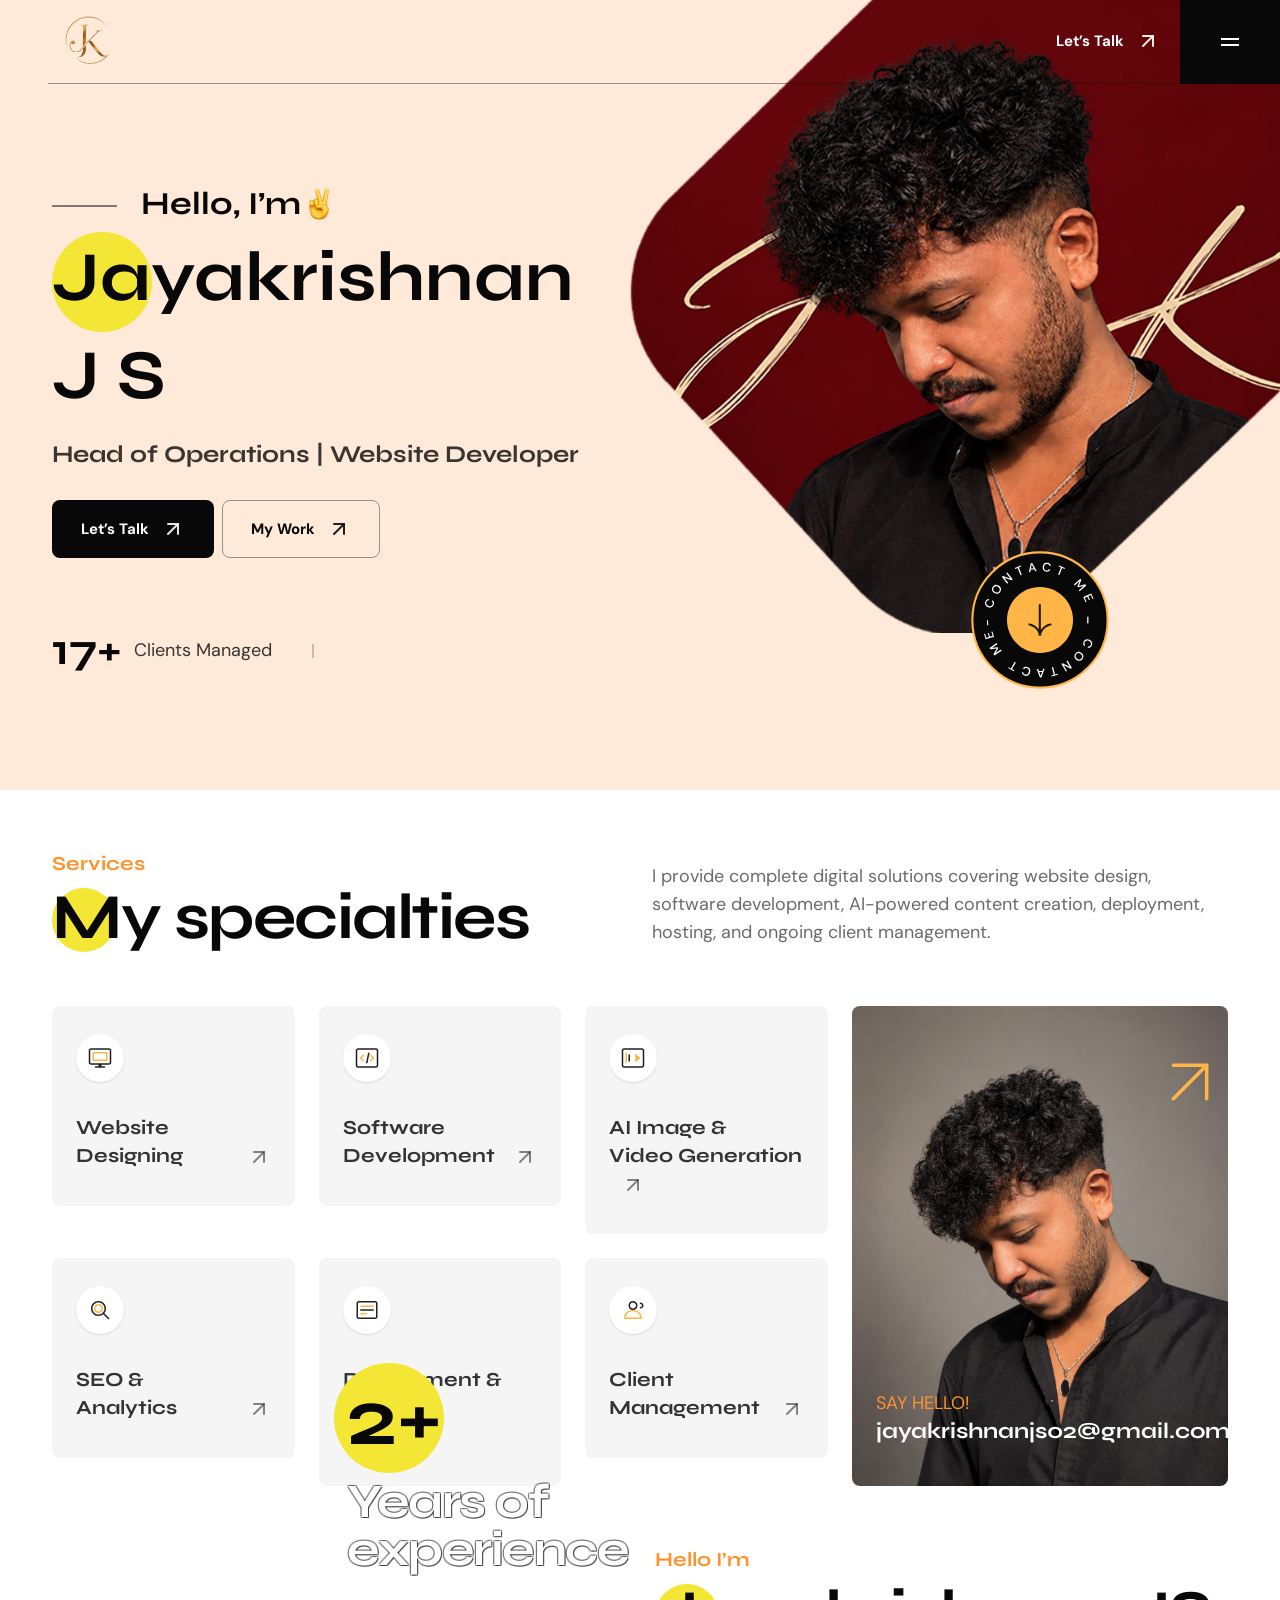
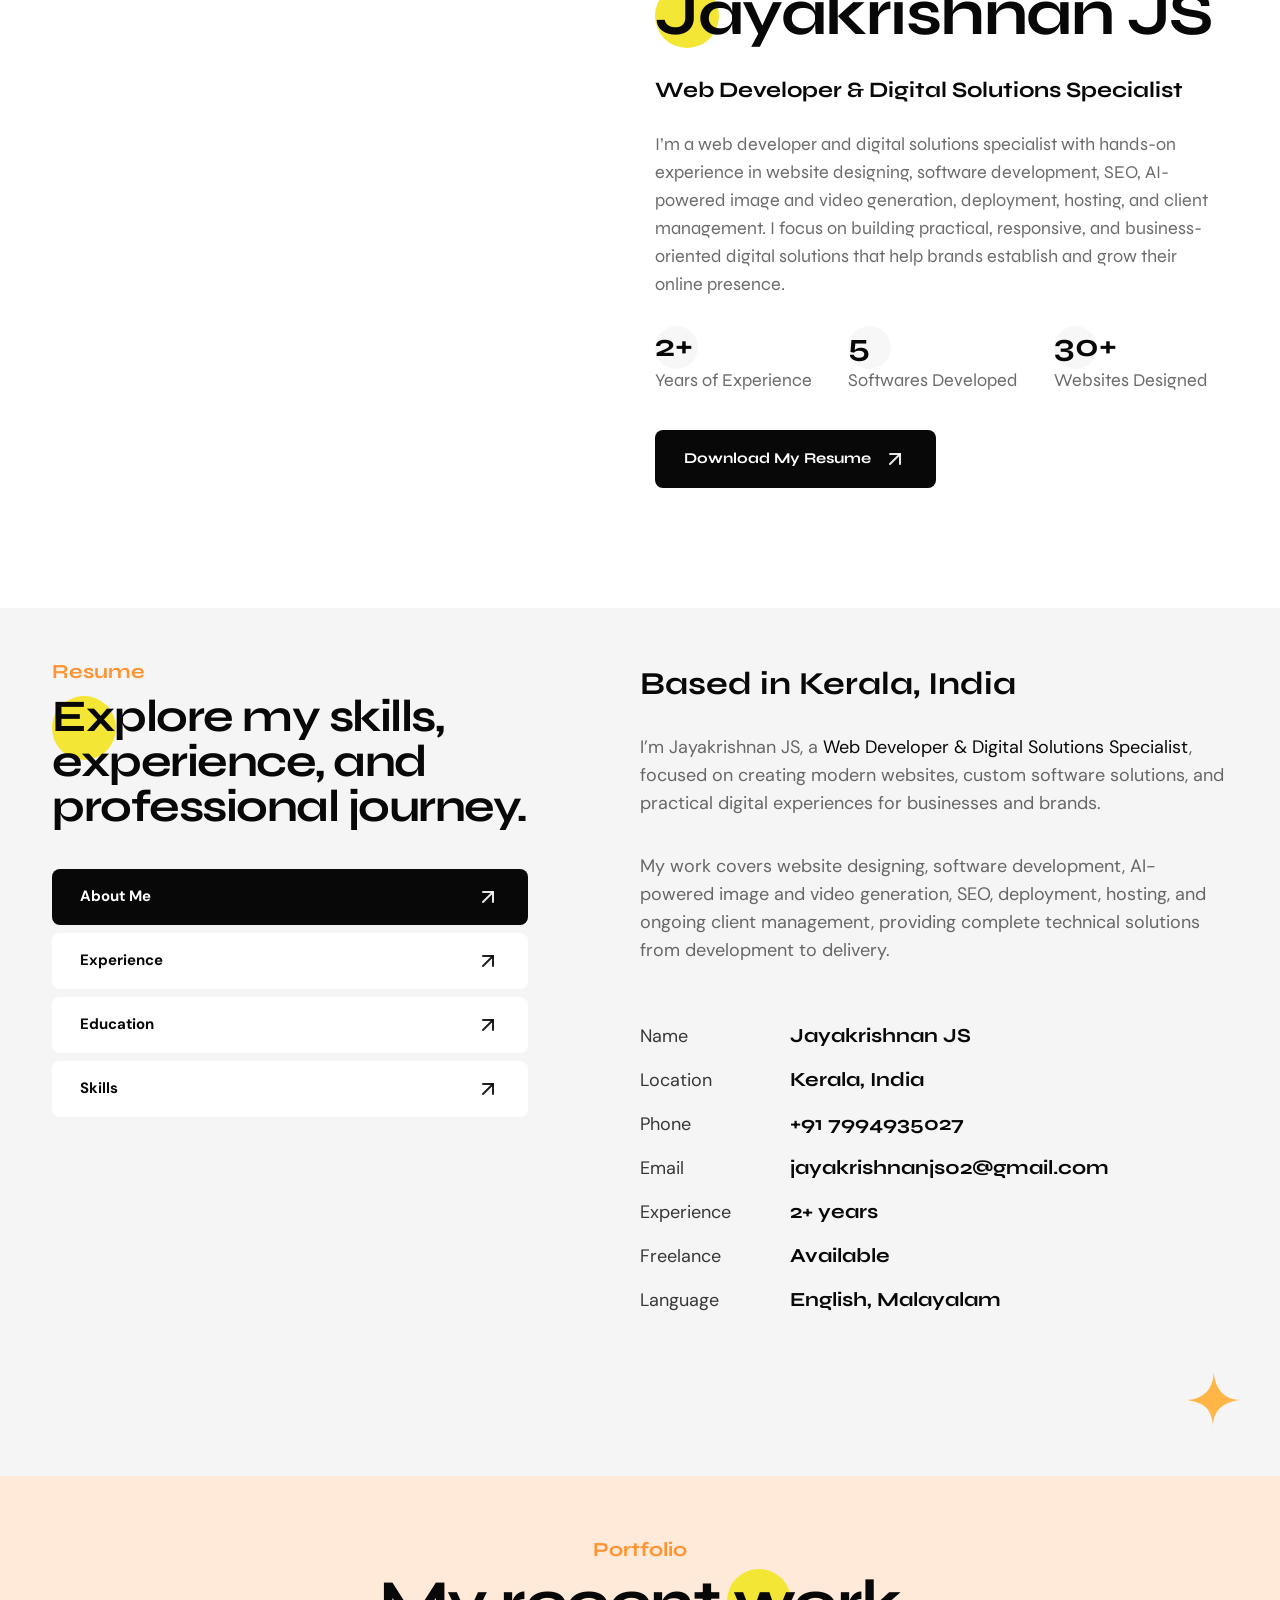
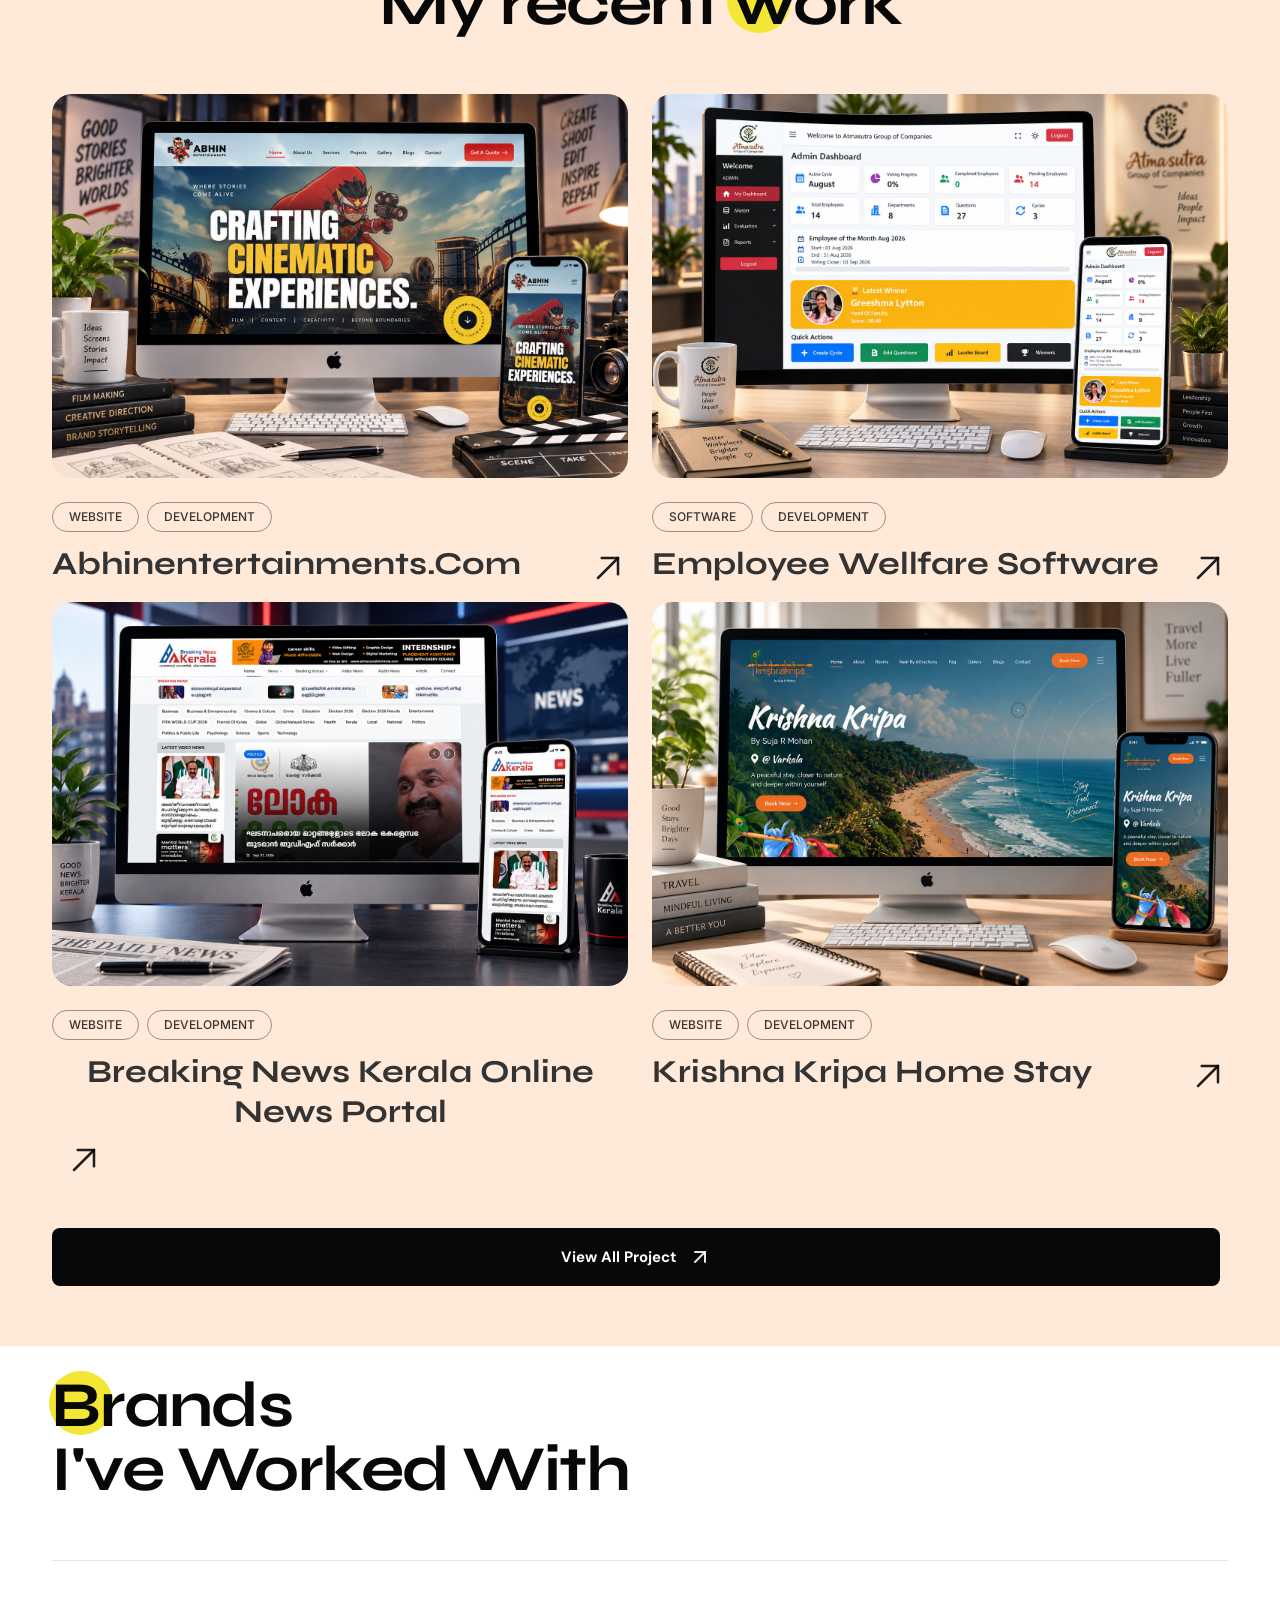
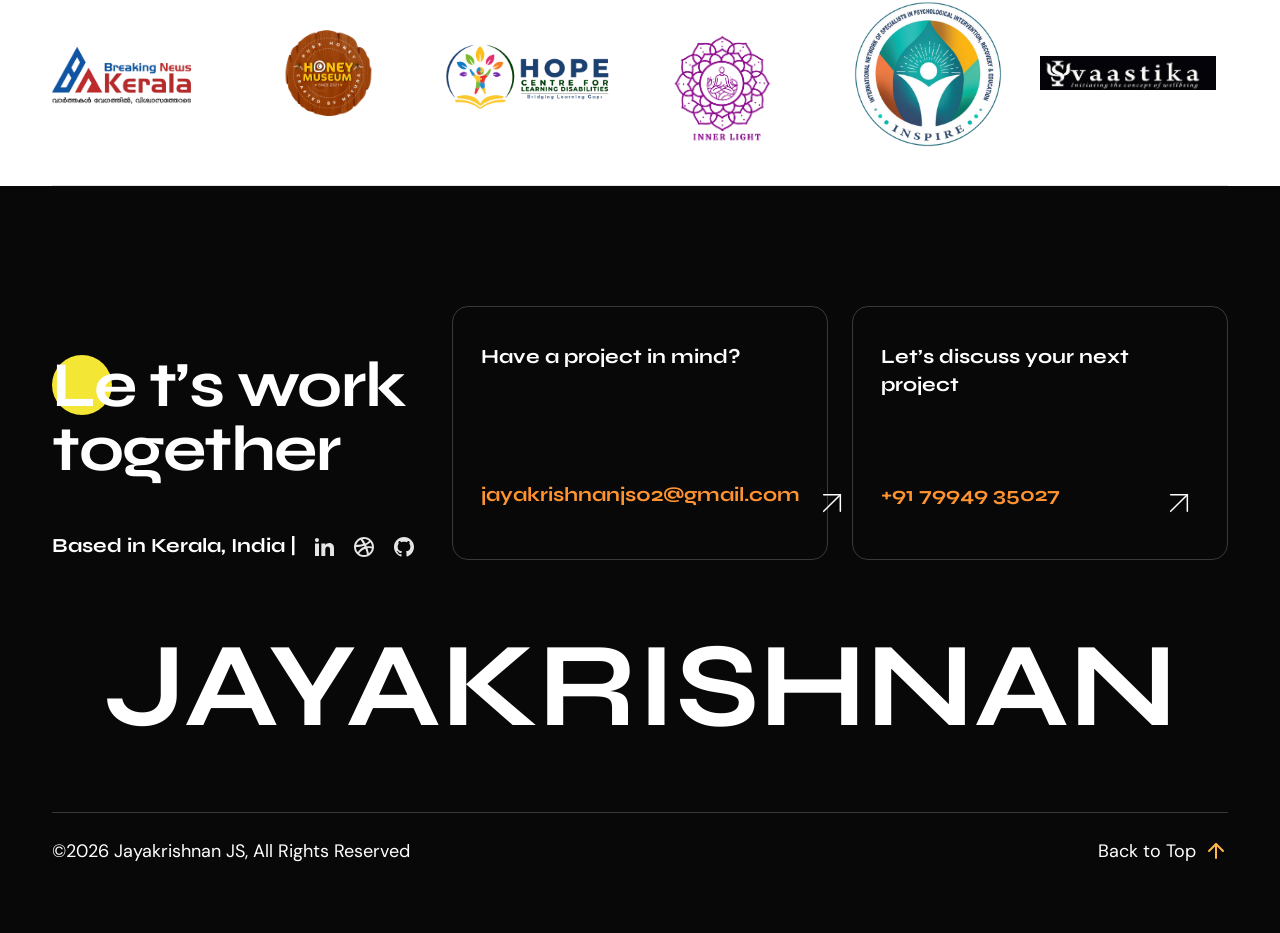
==== commit aa92bd1d: "Update meta description for portfoliodesc" ====
--- a/index.html
+++ b/index.html
@@ -6,7 +6,7 @@
     <meta http-equiv="x-ua-compatible" content="ie=edge" />
     <title>Jayakrishnan J S Website Developer | Operations Manager</title>
     <meta name="AdsBot-Google" content="noindex follow" />
-    <meta name="description" content="Perez - Personal Portfolio HTML Template">
+    <meta name="description" content="JK Website Developer | Operations Manager portfolio">
     <meta name="viewport" content="width=device-width, initial-scale=1, shrink-to-fit=no" />
 
     <!-- Favicon -->
@@ -2056,4 +2056,4 @@
     <script src="assets/js/main.js"></script>
 </body>
 
-</html>+</html>
